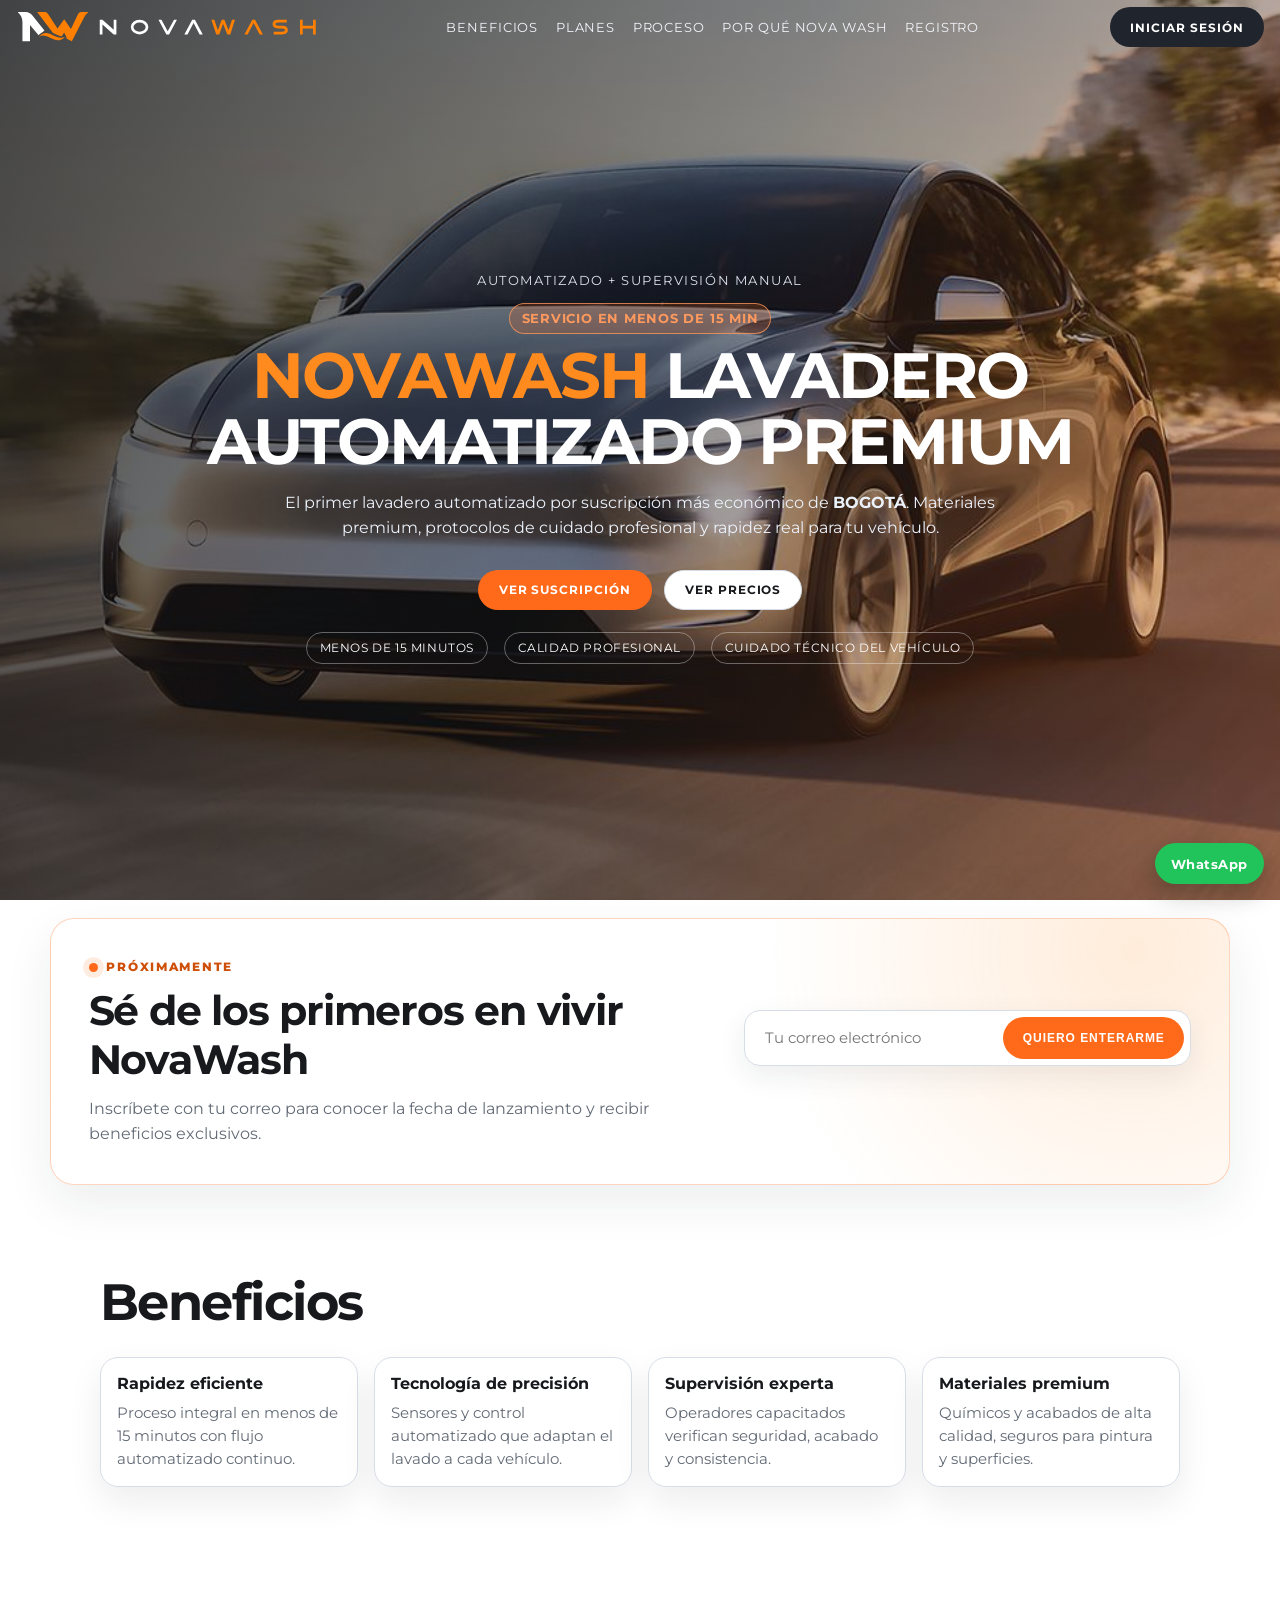
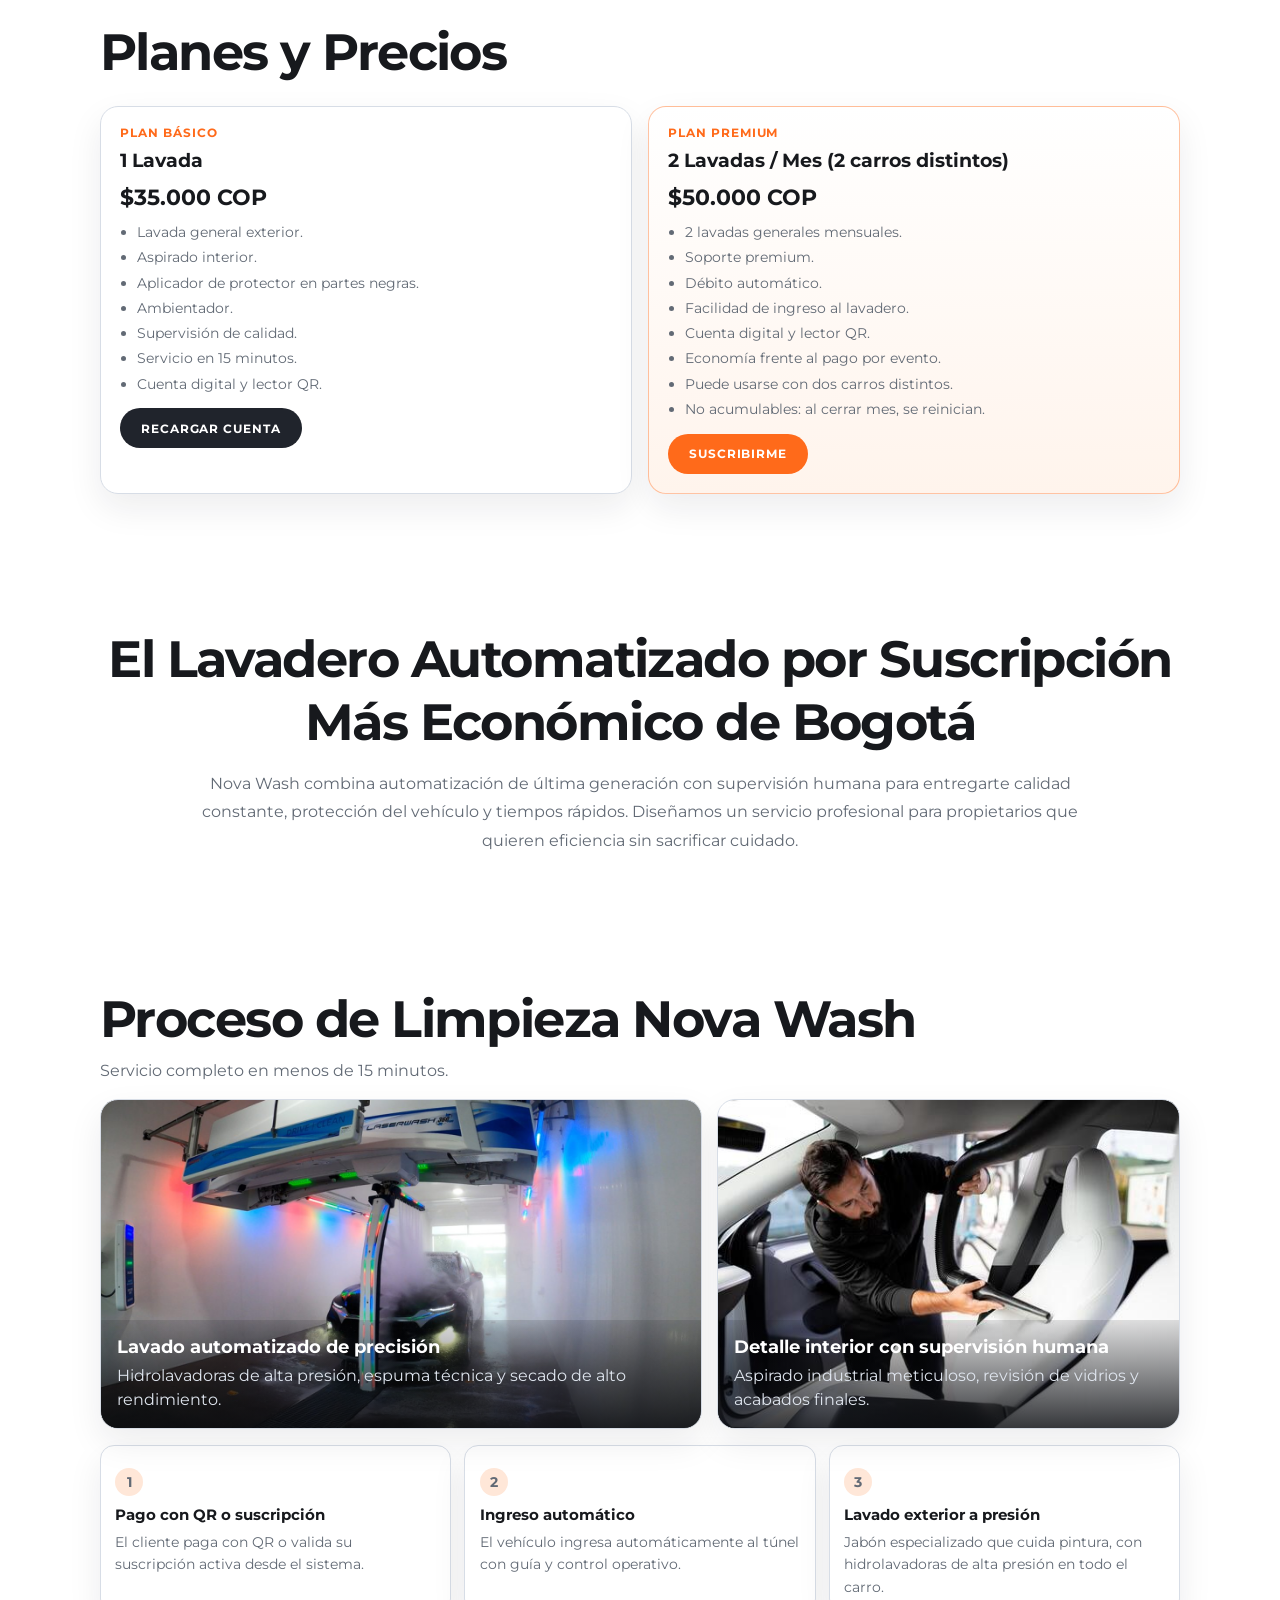
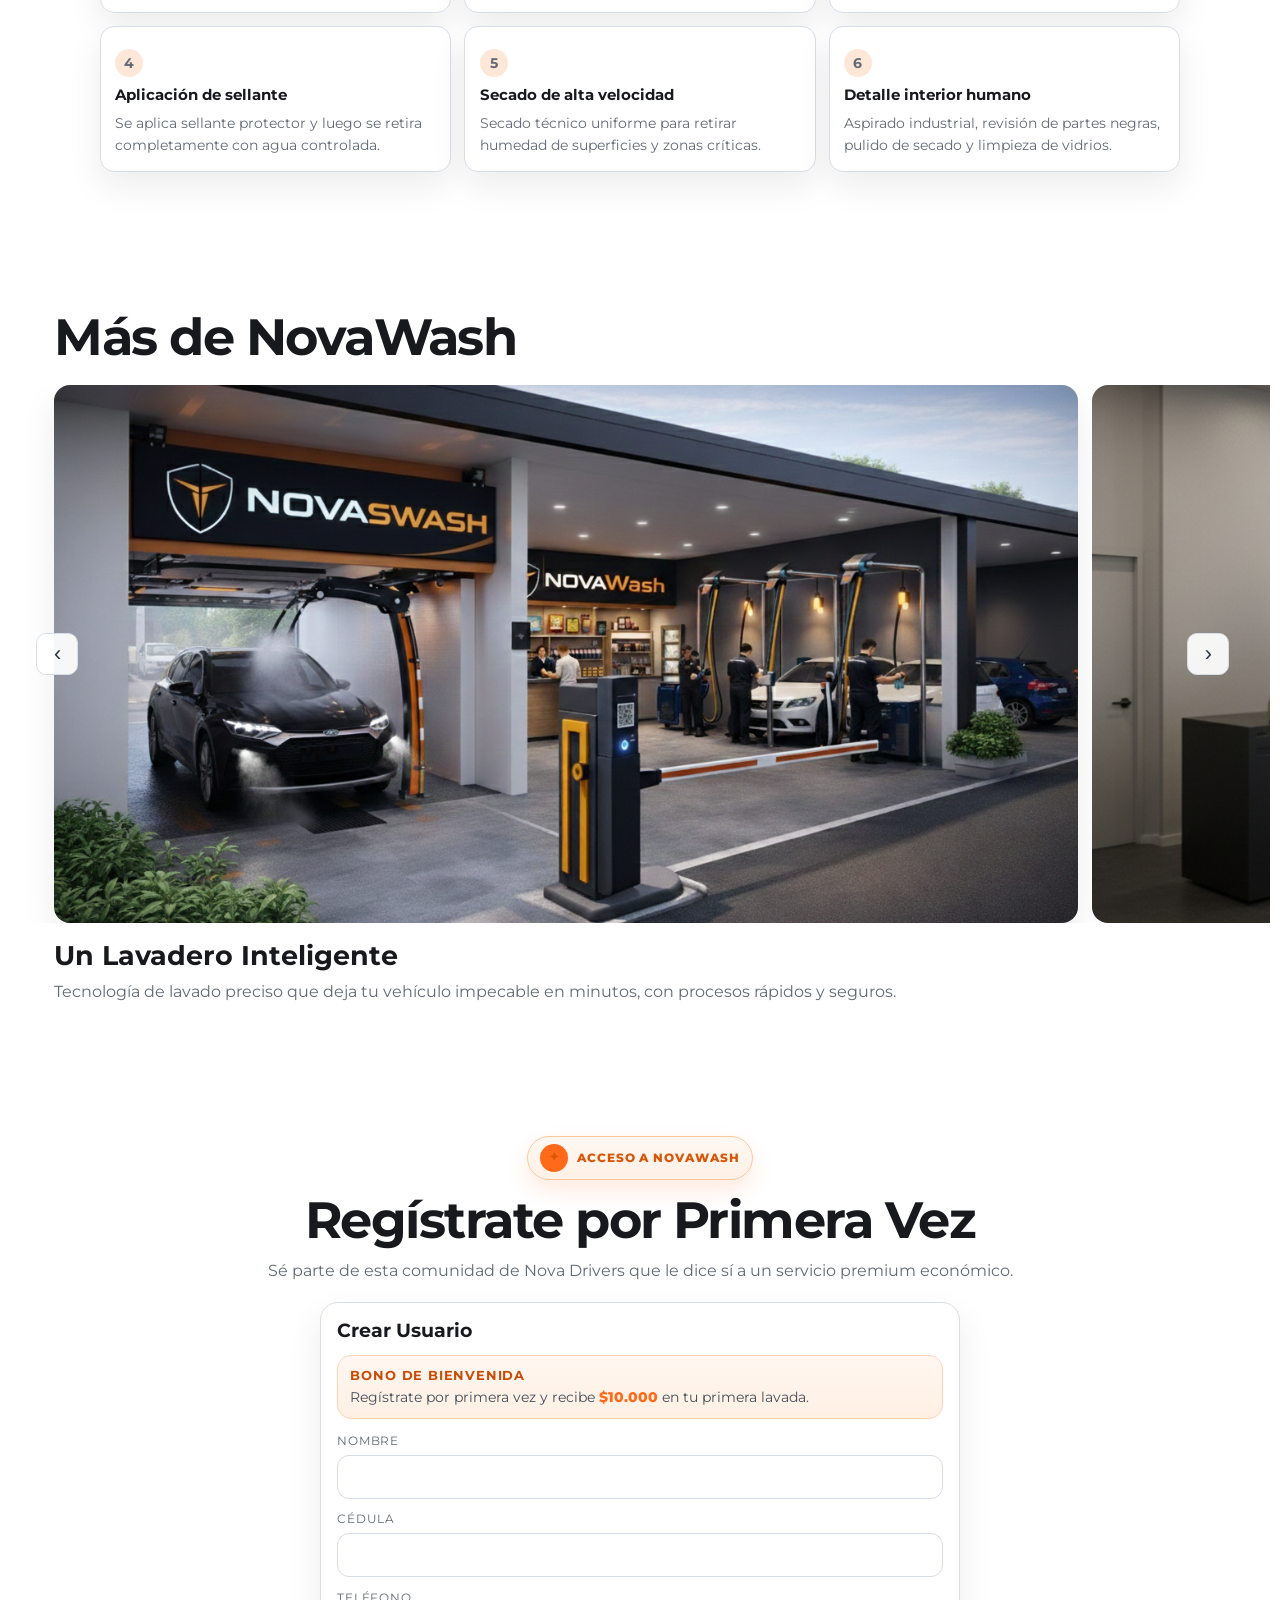
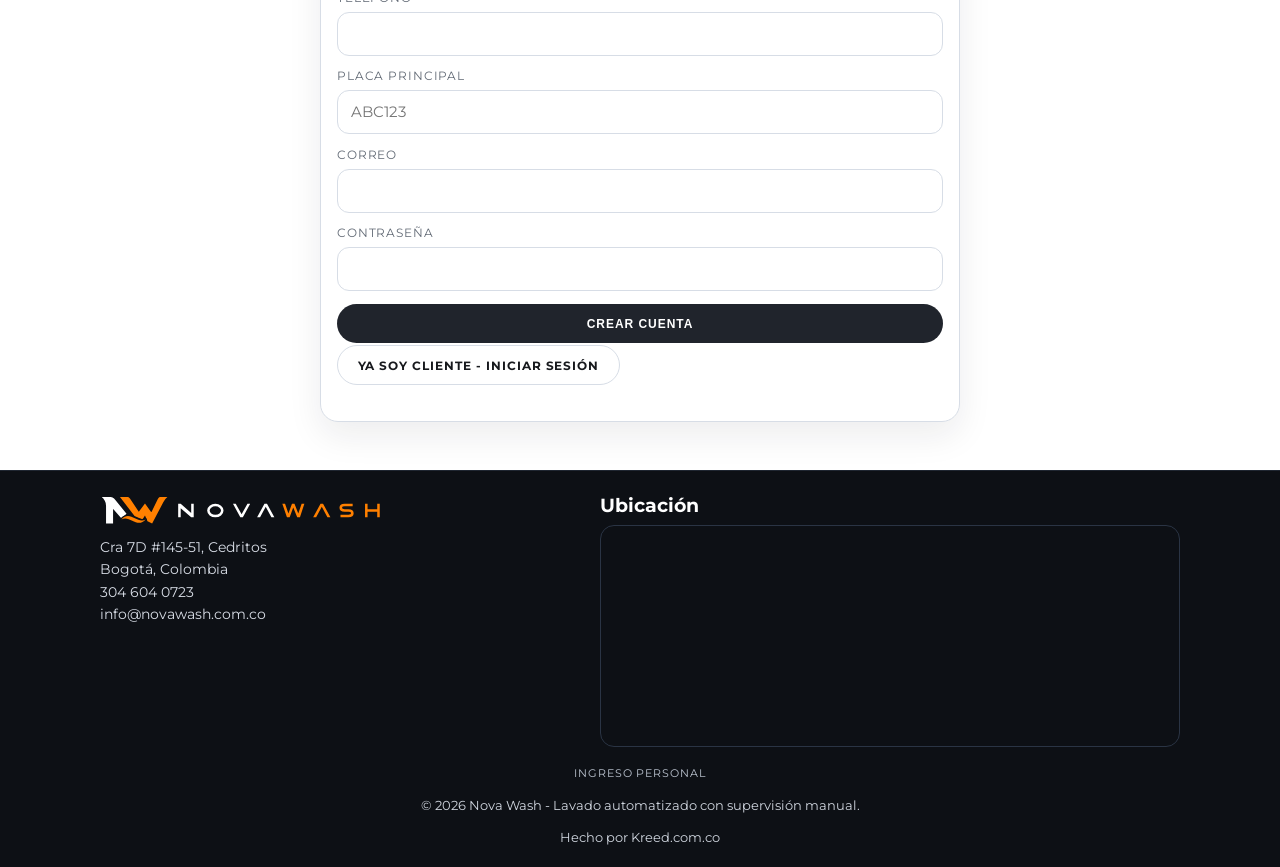
==== index.html @ 8a8bdbe5 "Actualizar identidad NovaWash con monograma NW y logo horizontal" ====
<!doctype html>
<html lang="es">
  <head>
    <meta charset="UTF-8" />
    <meta name="viewport" content="width=device-width, initial-scale=1.0" />
    <title>Nova Wash | Lavado Automatizado</title>
    <meta
      name="description"
      content="Nova Wash: lavadero automatizado por suscripción en Bogotá, servicio en menos de 15 minutos y cuidado profesional del vehículo."
    />
    <link rel="preconnect" href="https://fonts.googleapis.com" />
    <link rel="preconnect" href="https://fonts.gstatic.com" crossorigin />
    <link rel="icon" type="image/svg+xml" href="Imagenes/novawash-icon.svg" />
    <link rel="apple-touch-icon" href="Imagenes/novawash-icon.png" />
    <link
      href="https://fonts.googleapis.com/css2?family=Montserrat:wght@300;400;500;600;700;800&display=swap"
      rel="stylesheet"
    />
    <link rel="stylesheet" href="styles.css?v=20260914nw" />
  </head>
  <body class="home-page">
    <header class="site-header" id="top">
      <a class="logo" href="#top" aria-label="Nova Wash">
        <img class="logo-mark" src="Imagenes/novawash-horizontal.svg" alt="Nova Wash" />
        <img class="logo-mark logo-mark-inverse" src="Imagenes/novawash-horizontal-light.svg" alt="Nova Wash" />
      </a>
      <nav class="main-nav" aria-label="Navegación principal">
        <a href="#beneficios">Beneficios</a>
        <a href="#planes">Planes</a>
        <a href="#proceso">Proceso</a>
        <a href="#ciudad">Por qué Nova Wash</a>
        <a href="#registro">Registro</a>
        <a class="mobile-only-nav-link" href="login.html">Iniciar Sesión</a>
      </nav>
      <button class="menu-toggle" type="button" aria-label="Abrir menú" aria-expanded="false">
        <span></span>
        <span></span>
        <span></span>
      </button>
      <a class="btn btn-dark mobile-auth-btn" href="login.html">Iniciar Sesión</a>
    </header>

    <main>
      <section class="hero section" aria-labelledby="hero-title">
        <div class="hero-overlay" aria-hidden="true"></div>
        <div class="hero-content reveal">
          <p class="eyebrow">Automatizado + supervisión manual</p>
          <p class="speed-tag">Servicio en menos de 15 min</p>
          <h1 id="hero-title"><span class="brand-orange">NOVAWASH</span> LAVADERO AUTOMATIZADO PREMIUM</h1>
          <p class="hero-copy">El primer lavadero automatizado por suscripción más económico de <strong>BOGOTÁ</strong>. Materiales premium, protocolos de cuidado profesional y rapidez real para tu vehículo.</p>
          <div class="hero-cta">
            <a class="btn btn-orange" href="#planes">Ver Suscripción</a>
            <a class="btn btn-light" href="#planes">Ver Precios</a>
          </div>
          <ul class="hero-highlights">
            <li>Menos de 15 minutos</li>
            <li>Calidad profesional</li>
            <li>Cuidado técnico del vehículo</li>
          </ul>
        </div>
      </section>

      <section class="launch-notice" aria-labelledby="launch-notice-title">
        <div class="launch-notice-inner reveal">
          <div class="launch-notice-copy">
            <p class="launch-badge"><span aria-hidden="true"></span> Próximamente</p>
            <h2 id="launch-notice-title">Sé de los primeros en vivir NovaWash</h2>
            <p>Inscríbete con tu correo para conocer la fecha de lanzamiento y recibir beneficios exclusivos.</p>
          </div>
          <form class="launch-signup-form" id="launchSignupForm" novalidate>
            <label class="sr-only" for="launchEmail">Correo electrónico</label>
            <div class="launch-signup-row">
              <input id="launchEmail" name="launchEmail" type="email" autocomplete="email" placeholder="Tu correo electrónico" required />
              <button class="btn btn-orange" type="submit">Quiero enterarme</button>
            </div>
            <p class="result launch-signup-message" id="launchSignupMessage" aria-live="polite"></p>
          </form>
        </div>
      </section>

      <section class="section info" id="beneficios" aria-labelledby="beneficios-title">
        <div class="panel-content reveal">
          <h2 id="beneficios-title">Beneficios</h2>
          <div class="benefits-grid">
            <article class="benefit-card">
              <h3>Rapidez eficiente</h3>
              <p>Proceso integral en menos de 15 minutos con flujo automatizado continuo.</p>
            </article>
            <article class="benefit-card">
              <h3>Tecnología de precisión</h3>
              <p>Sensores y control automatizado que adaptan el lavado a cada vehículo.</p>
            </article>
            <article class="benefit-card">
              <h3>Supervisión experta</h3>
              <p>Operadores capacitados verifican seguridad, acabado y consistencia.</p>
            </article>
            <article class="benefit-card">
              <h3>Materiales premium</h3>
              <p>Químicos y acabados de alta calidad, seguros para pintura y superficies.</p>
            </article>
          </div>
        </div>
      </section>

      <section class="section pricing" id="planes" aria-labelledby="planes-title">
        <div class="panel-content reveal">
          <h2 id="planes-title">Planes y Precios</h2>
          <div class="plan-grid two-cols">
            <article class="plan-card">
              <p class="plan-eyebrow">Plan Básico</p>
              <h3>1 Lavada</h3>
              <strong>$35.000 COP</strong>
              <ul class="plan-list">
                <li>Lavada general exterior.</li>
                <li>Aspirado interior.</li>
                <li>Aplicador de protector en partes negras.</li>
                <li>Ambientador.</li>
                <li>Supervisión de calidad.</li>
                <li>Servicio en 15 minutos.</li>
                <li>Cuenta digital y lector QR.</li>
              </ul>
              <a class="btn btn-dark plan-action" href="#registro">Recargar cuenta</a>
            </article>
            <article class="plan-card featured">
              <p class="plan-eyebrow">Plan Premium</p>
              <h3>2 Lavadas / Mes (2 carros distintos)</h3>
              <strong>$50.000 COP</strong>
              <ul class="plan-list">
                <li>2 lavadas generales mensuales.</li>
                <li>Soporte premium.</li>
                <li>Débito automático.</li>
                <li>Facilidad de ingreso al lavadero.</li>
                <li>Cuenta digital y lector QR.</li>
                <li>Economía frente al pago por evento.</li>
                <li>Puede usarse con dos carros distintos.</li>
                <li>No acumulables: al cerrar mes, se reinician.</li>
              </ul>
              <a class="btn btn-orange plan-action" href="#registro">Suscribirme</a>
            </article>
          </div>
        </div>
      </section>

      <section class="section city" id="ciudad" aria-labelledby="ciudad-title">
        <div class="panel-content reveal city-wrap">
          <h2 id="ciudad-title">El Lavadero Automatizado por Suscripción Más Económico de Bogotá</h2>
          <p>
            Nova Wash combina automatización de última generación con supervisión humana para
            entregarte calidad constante, protección del vehículo y tiempos rápidos. Diseñamos
            un servicio profesional para propietarios que quieren eficiencia sin sacrificar cuidado.
          </p>
        </div>
      </section>

      <section class="section process" id="proceso" aria-labelledby="proceso-title">
        <div class="panel-content reveal">
          <h2 id="proceso-title">Proceso de Limpieza Nova Wash</h2>
          <p class="process-subtitle">Servicio completo en menos de 15 minutos.</p>

          <div class="process-showcase">
            <article class="process-card process-card-machine">
              <div class="process-overlay">
                <h3>Lavado automatizado de precisión</h3>
                <p>Hidrolavadoras de alta presión, espuma técnica y secado de alto rendimiento.</p>
              </div>
            </article>
            <article class="process-card process-card-interior">
              <div class="process-overlay">
                <h3>Detalle interior con supervisión humana</h3>
                <p>Aspirado industrial meticuloso, revisión de vidrios y acabados finales.</p>
              </div>
            </article>
          </div>

          <div class="process-steps">
            <article class="step-card">
              <p class="step-num">1</p>
              <h3>Pago con QR o suscripción</h3>
              <p>El cliente paga con QR o valida su suscripción activa desde el sistema.</p>
            </article>
            <article class="step-card">
              <p class="step-num">2</p>
              <h3>Ingreso automático</h3>
              <p>El vehículo ingresa automáticamente al túnel con guía y control operativo.</p>
            </article>
            <article class="step-card">
              <p class="step-num">3</p>
              <h3>Lavado exterior a presión</h3>
              <p>Jabón especializado que cuida pintura, con hidrolavadoras de alta presión en todo el carro.</p>
            </article>
            <article class="step-card">
              <p class="step-num">4</p>
              <h3>Aplicación de sellante</h3>
              <p>Se aplica sellante protector y luego se retira completamente con agua controlada.</p>
            </article>
            <article class="step-card">
              <p class="step-num">5</p>
              <h3>Secado de alta velocidad</h3>
              <p>Secado técnico uniforme para retirar humedad de superficies y zonas críticas.</p>
            </article>
            <article class="step-card">
              <p class="step-num">6</p>
              <h3>Detalle interior humano</h3>
              <p>Aspirado industrial, revisión de partes negras, pulido de secado y limpieza de vidrios.</p>
            </article>
          </div>
        </div>
      </section>

      <section class="section info peek-full-bleed" id="experiencia" aria-labelledby="experiencia-title">
        <div class="panel-content reveal">
          <h2 id="experiencia-title">Más de NovaWash</h2>
          <div class="peek-carousel" data-peek-carousel>
            <div class="peek-viewport">
              <button class="peek-arrow prev" type="button" aria-label="Anterior" data-dir="-1">‹</button>
              <div class="peek-track">
                <article class="peek-card" data-title="Un Lavadero Inteligente" data-text="Tecnología de lavado preciso que deja tu vehículo impecable en minutos, con procesos rápidos y seguros.">
                  <img src="Imagenes/render.png" alt="Lavadero inteligente NovaWash" loading="lazy" />
                </article>
                <article class="peek-card" data-title="Pago Rápido con QR" data-text="Escanea, gestiona tu cuenta, paga y continúa. Un proceso simple, sin filas ni esperas innecesarias.">
                  <img src="Imagenes/escaneo.png" alt="Pago rápido con QR en NovaWash" loading="lazy" />
                </article>
                <article class="peek-card" data-title="Café y Accesorios" data-text="Relájate durante 15 minutos en un espacio cómodo mientras tu carro queda listo para salir y consigue los mejores accesorios para tu vehículo.">
                  <img src="Imagenes/Novacoffe.png" alt="Zona de café y accesorios NovaWash" loading="lazy" />
                </article>
              </div>
              <button class="peek-arrow next" type="button" aria-label="Siguiente" data-dir="1">›</button>
            </div>
            <div class="peek-copy">
              <h3 class="peek-copy-title">Un Lavadero Inteligente</h3>
              <p class="peek-copy-text">Tecnología de lavado preciso que deja tu vehículo impecable en minutos, con procesos rápidos y seguros.</p>
            </div>
          </div>
        </div>
      </section>

      <section class="section manage" id="registro" aria-labelledby="registro-title">
        <div class="panel-content reveal manage-wrap">
          <div class="register-premium-badge" aria-hidden="true">
            <span class="register-premium-icon">✦</span>
            <span>Acceso a NovaWash</span>
          </div>
          <h2 id="registro-title">Regístrate por Primera Vez</h2>
          <p class="manage-subtitle">Sé parte de esta comunidad de Nova Drivers que le dice sí a un servicio premium económico.</p>

          <div class="account-grid single">
            <article class="account-card">
              <h3>Crear Usuario</h3>
              <div class="signup-bonus" role="note" aria-label="Bono de bienvenida">
                <strong>Bono de bienvenida</strong>
                <p>Regístrate por primera vez y recibe <span>$10.000</span> en tu primera lavada.</p>
              </div>
              <form id="signupForm" class="stack-form">
                <label>
                  Nombre
                  <input name="name" type="text" required />
                </label>
                <label>
                  Cédula
                  <input name="cedula" type="text" inputmode="numeric" />
                </label>
                <label>
                  Teléfono
                  <input name="phone" type="tel" />
                </label>
                <label>
                  Placa principal
                  <input name="plate" type="text" maxlength="8" placeholder="ABC123" />
                </label>
                <label>
                  Correo
                  <input name="email" type="email" required />
                </label>
                <label>
                  Contraseña
                  <input name="password" type="password" minlength="6" required />
                </label>
                <button class="btn btn-dark" type="submit">Crear cuenta</button>
              </form>
              <div class="auth-switch">
                <a class="btn btn-light" href="login.html">Ya soy cliente - Iniciar sesión</a>
              </div>
              <p id="authMessage" class="result" aria-live="polite"></p>
            </article>
          </div>
        </div>
      </section>
    </main>

    <footer class="site-footer">
      <div class="footer-grid">
        <article>
          <h3><img class="footer-logo" src="Imagenes/novawash-horizontal-light.svg" alt="Nova Wash" width="280" height="34" /></h3>
          <p>Cra 7D #145-51, Cedritos</p>
          <p>Bogotá, Colombia</p>
          <p><a href="tel:+573046040723">304 604 0723</a></p>
          <p><a href="mailto:info@novawash.com.co">info@novawash.com.co</a></p>
        </article>
        <article>
          <h3>Ubicación</h3>
          <div class="map-wrap">
            <iframe
              title="Mapa Nova Wash Cedritos"
              src="https://www.google.com/maps?q=Cedritos%20Cra%207D%20%23145-51%20Bogot%C3%A1%20Colombia&output=embed"
              loading="lazy"
              referrerpolicy="no-referrer-when-downgrade"
            ></iframe>
          </div>
        </article>
      </div>
      <p class="staff-access"><a href="backoffice.html">Ingreso Personal</a></p>
      <p class="copyright">© 2026 Nova Wash - Lavado automatizado con supervisión manual.</p>
      <p class="copyright">Hecho por <a href="https://kreed.com.co" target="_blank" rel="noopener noreferrer">Kreed.com.co</a></p>
    </footer>

    <a
      class="whatsapp-float"
      href="https://wa.me/573046040723?text=Hola%20Nova%20Wash%2C%20quiero%20informaci%C3%B3n%20de%20suscripci%C3%B3n."
      target="_blank"
      rel="noopener noreferrer"
      aria-label="Contactar por WhatsApp"
    >
      WhatsApp
    </a>

    <script src="script.js?v=20260914nw"></script>
  </body>
</html>
---- styles.css ----
:root {
  --bg: #f7f8fa;
  --surface: #ffffff;
  --surface-soft: #eef1f5;
  --text: #17191d;
  --muted: #626a75;
  --line: #d7dde6;
  --orange: #ff6a1a;
  --orange-soft: #ffe7d8;
  --dark: #20242c;
  --blue: #1d5fd1;
  --blue-soft: #e8f0ff;
  --shadow: 0 14px 34px rgba(20, 25, 33, 0.08);
  --radius: 18px;
  --speed: 600ms;
}

* {
  box-sizing: border-box;
}

html,
body {
  margin: 0;
  padding: 0;
  width: 100%;
  font-family: "Montserrat", sans-serif;
  color: var(--text);
  background: transparent;
  scroll-behavior: smooth;
}

body {
  position: relative;
  overflow-x: hidden;
}

body::before {
  content: "";
  position: fixed;
  inset: 0;
  z-index: -1;
  background: linear-gradient(180deg, #fff7f1 0%, #f8fbff 52%, #ffffff 100%);
}

a {
  text-decoration: none;
  color: inherit;
}

.site-header {
  position: fixed;
  top: 0;
  left: 0;
  width: 100%;
  z-index: 60;
  display: flex;
  align-items: center;
  justify-content: space-between;
  gap: 1rem;
  padding: 0.45rem 1rem;
  background: rgba(255, 255, 255, 0.82);
  backdrop-filter: blur(10px);
  border-bottom: 1px solid transparent;
  transition: border-color 0.25s ease, background-color 0.25s ease;
}

.site-header.scrolled {
  border-color: var(--line);
  background: rgba(255, 255, 255, 0.95);
}

.home-page .site-header:not(.scrolled) {
  background: transparent;
  border-bottom-color: transparent;
  backdrop-filter: none;
}

.home-page .site-header:not(.scrolled) .main-nav a {
  color: #f2f5fb;
}

.home-page .site-header:not(.scrolled) .main-nav a:hover {
  color: #ffffff;
}

.home-page .site-header:not(.scrolled) .menu-toggle {
  background: rgba(255, 255, 255, 0.14);
  border-color: rgba(255, 255, 255, 0.36);
}

.home-page .site-header:not(.scrolled) .menu-toggle span {
  background: #ffffff;
}

.home-page .site-header.scrolled {
  padding: 0.36rem 0.86rem;
}

.logo {
  display: inline-flex;
  align-items: center;
  line-height: 0;
}

.logo-mark {
  display: block;
  width: 300px;
  max-width: 100%;
  height: auto;
  transform: none;
}

.logo-mark-inverse { display: none; }
.footer-logo { display: block; width: min(280px, 100%); height: auto; }
.home-page .site-header:not(.scrolled) .logo-mark { display: none; }
.home-page .site-header:not(.scrolled) .logo-mark-inverse { display: block; }

.main-nav {
  display: flex;
  align-items: center;
  gap: 1.1rem;
}

.main-nav a {
  font-size: 0.79rem;
  letter-spacing: 0.07em;
  text-transform: uppercase;
  color: var(--muted);
}

.mobile-only-nav-link {
  display: none;
}

.menu-toggle {
  display: none;
  width: 40px;
  height: 40px;
  border: 1px solid var(--line);
  border-radius: 10px;
  background: #fff;
  padding: 0;
  cursor: pointer;
  align-items: center;
  justify-content: center;
  flex-direction: column;
  gap: 4px;
}

.menu-toggle span {
  display: block;
  width: 18px;
  height: 2px;
  background: #2f3743;
  border-radius: 999px;
}

.floating-notice-wrap {
  position: fixed;
  right: 14px;
  bottom: 84px;
  z-index: 160;
  display: grid;
  gap: 0.5rem;
}

.floating-notice {
  min-width: 240px;
  max-width: min(380px, calc(100vw - 24px));
  border-radius: 12px;
  border: 1px solid #bfe8cf;
  background: #f2fff7;
  color: #11663c;
  padding: 0.62rem 0.72rem;
  box-shadow: 0 10px 26px rgba(17, 94, 55, 0.2);
  font-size: 0.82rem;
  line-height: 1.35;
}

.main-nav a:hover {
  color: var(--text);
}

.btn {
  border: 1px solid transparent;
  border-radius: 999px;
  padding: 0.72rem 1.22rem;
  font-size: 0.75rem;
  font-weight: 700;
  text-transform: uppercase;
  letter-spacing: 0.08em;
  cursor: pointer;
  transition: transform 0.2s ease, opacity 0.2s ease, background-color 0.2s ease;
}

.btn:hover {
  transform: translateY(-1px);
}

.btn-dark {
  background: var(--dark);
  color: #fff;
}

.btn-orange {
  background: var(--orange);
  color: #fff;
}

.btn-light {
  background: #fff;
  color: var(--text);
  border-color: var(--line);
}

.section {
  min-height: auto;
  padding: 5.3rem 1.2rem 3rem;
  display: grid;
  place-items: center;
}

.panel-content {
  width: min(1080px, 100%);
}

.hero {
  position: relative;
  min-height: 100svh;
  background-image: url("Imagenes/portada.jpg");
  background-size: cover;
  background-position: center;
}

.hero-overlay {
  position: absolute;
  inset: 0;
  background: linear-gradient(115deg, rgba(15, 17, 20, 0.78), rgba(15, 17, 20, 0.48) 48%, rgba(255, 106, 26, 0.22));
}

.hero-content {
  position: relative;
  z-index: 2;
  max-width: 900px;
  color: #fff;
  text-align: center;
}

.eyebrow {
  margin: 0;
  font-size: 0.8rem;
  text-transform: uppercase;
  letter-spacing: 0.12em;
  color: #dce2ec;
}

h1,
h2,
h3,
h4,
p {
  margin: 0;
}

h1 {
  margin-top: 0.6rem;
  font-size: clamp(1.9rem, 5.8vw, 4rem);
  line-height: 1.02;
  letter-spacing: -0.03em;
}

.brand-orange {
  color: #ff8a1e;
}

h2 {
  font-size: clamp(1.8rem, 5vw, 3.2rem);
  letter-spacing: -0.03em;
}

.hero-copy {
  margin: 1rem auto 0;
  max-width: 760px;
  color: #ecf2fb;
  line-height: 1.6;
}

.speed-tag {
  margin: 0.9rem auto 0;
  width: fit-content;
  padding: 0.44rem 0.72rem;
  border-radius: 999px;
  background: rgba(255, 106, 26, 0.2);
  border: 1px solid rgba(255, 153, 92, 0.75);
  color: #ff9a5e;
  font-size: 0.8rem;
  font-weight: 700;
  letter-spacing: 0.06em;
  text-transform: uppercase;
}

.hero-cta {
  margin-top: 1.8rem;
  display: flex;
  justify-content: center;
  flex-wrap: wrap;
  gap: 0.8rem;
}

.hero-highlights {
  margin: 1.4rem 0 0;
  padding: 0;
  list-style: none;
  display: flex;
  justify-content: center;
  gap: 1rem;
  flex-wrap: wrap;
}

.hero-highlights li {
  padding: 0.45rem 0.8rem;
  border: 1px solid rgba(255, 255, 255, 0.35);
  border-radius: 999px;
  font-size: 0.75rem;
  letter-spacing: 0.05em;
  text-transform: uppercase;
}

.sr-only {
  position: absolute;
  width: 1px;
  height: 1px;
  padding: 0;
  margin: -1px;
  overflow: hidden;
  clip: rect(0, 0, 0, 0);
  white-space: nowrap;
  border: 0;
}

.launch-notice {
  padding: 1.15rem 1.2rem 0;
}

.launch-notice-inner {
  width: min(1180px, 100%);
  margin: 0 auto;
  padding: clamp(1.4rem, 3.2vw, 2.35rem);
  display: grid;
  grid-template-columns: minmax(0, 1.15fr) minmax(340px, 0.85fr);
  align-items: center;
  gap: clamp(1.2rem, 4vw, 3.5rem);
  border: 1px solid rgba(255, 106, 26, 0.28);
  border-radius: 24px;
  background:
    radial-gradient(circle at 92% 12%, rgba(255, 138, 30, 0.16), transparent 33%),
    rgba(255, 255, 255, 0.8);
  box-shadow: 0 18px 48px rgba(29, 35, 45, 0.08);
  backdrop-filter: blur(12px);
}

.launch-badge {
  width: fit-content;
  display: inline-flex;
  align-items: center;
  gap: 0.55rem;
  color: #ce4f08;
  font-size: 0.72rem;
  font-weight: 800;
  letter-spacing: 0.15em;
  text-transform: uppercase;
}

.launch-badge span {
  width: 9px;
  height: 9px;
  border-radius: 50%;
  background: var(--orange);
  box-shadow: 0 0 0 6px rgba(255, 106, 26, 0.13);
}

.launch-notice-copy h2 {
  margin-top: 0.65rem;
  font-size: clamp(1.55rem, 3.3vw, 2.55rem);
}

.launch-notice-copy > p:last-child {
  max-width: 680px;
  margin-top: 0.7rem;
  color: var(--muted);
  line-height: 1.6;
}

.launch-signup-row {
  display: grid;
  grid-template-columns: minmax(0, 1fr) auto;
  gap: 0.55rem;
  padding: 0.38rem;
  border: 1px solid var(--line);
  border-radius: 16px;
  background: #fff;
  box-shadow: 0 10px 28px rgba(29, 35, 45, 0.08);
}

.launch-signup-row input {
  min-width: 0;
  border: 0;
  background: transparent;
}

.launch-signup-row input:focus {
  outline: none;
}

.launch-signup-row .btn {
  white-space: nowrap;
  border: 0;
}

#launchSignupMessage {
  min-height: 1.15rem;
  margin: 0.55rem 0 0;
  font-size: 0.78rem;
}

.info,
.pricing,
.city,
.process,
.manage,
.dashboard-page {
  background: transparent;
}

.pricing,
.manage,
.dashboard-page {
  background: transparent;
}

/* Cliente y backoffice: fondo neutro (sin tono naranja) */
.dashboard-page {
  background: transparent;
}

.dashboard-page .manage {
  background: transparent;
}

.benefits-grid {
  margin-top: 1.5rem;
  display: grid;
  grid-template-columns: repeat(4, minmax(0, 1fr));
  gap: 1rem;
}

.benefit-card {
  padding: 1rem;
  border-radius: var(--radius);
  background: var(--surface);
  border: 1px solid var(--line);
  box-shadow: var(--shadow);
}

.benefit-card h3 {
  font-size: 1rem;
  margin-bottom: 0.55rem;
}

.benefit-card p {
  color: var(--muted);
  line-height: 1.55;
  font-size: 0.92rem;
}

.plan-grid {
  margin-top: 1.4rem;
  display: grid;
  gap: 1rem;
}

.plan-grid.two-cols {
  grid-template-columns: repeat(2, minmax(0, 1fr));
}

.plan-card {
  border-radius: var(--radius);
  padding: 1.2rem;
  border: 1px solid var(--line);
  background: #fff;
  box-shadow: var(--shadow);
}

.plan-card.featured {
  border-color: rgba(255, 106, 26, 0.4);
  background: linear-gradient(180deg, #ffffff, #fff4ec);
}

.plan-card.premium-card {
  border-color: rgba(29, 95, 209, 0.35);
  background: linear-gradient(180deg, #ffffff, #edf3ff);
}

.plan-eyebrow {
  color: var(--orange);
  text-transform: uppercase;
  font-weight: 700;
  letter-spacing: 0.08em;
  font-size: 0.73rem;
}

.plan-card.premium-card .plan-eyebrow {
  color: var(--blue);
}

.plan-card h3 {
  margin-top: 0.5rem;
  font-size: 1.2rem;
}

.plan-card strong {
  display: block;
  margin-top: 0.7rem;
  font-size: 1.4rem;
}

.plan-card p:last-child {
  margin-top: 0.65rem;
  color: var(--muted);
  line-height: 1.5;
}

.plan-list {
  margin: 0.7rem 0 0;
  padding-left: 1.05rem;
  color: var(--muted);
  display: grid;
  gap: 0.32rem;
  line-height: 1.4;
  font-size: 0.9rem;
}

.plan-action {
  margin-top: 0.9rem;
  display: inline-flex;
}

.city-wrap {
  text-align: center;
}

.city-wrap p {
  margin: 1rem auto 0;
  max-width: 880px;
  color: var(--muted);
  line-height: 1.75;
  font-size: 1.02rem;
}

.peek-full-bleed .panel-content {
  width: 100vw;
  max-width: none;
  margin-left: calc(50% - 50vw);
  padding-left: 0;
  padding-right: 0;
}

.peek-full-bleed .panel-content > h2,
.peek-full-bleed .peek-copy {
  padding-left: 5vw;
  padding-right: 1rem;
}

.peek-carousel {
  margin-top: 1.1rem;
  display: grid;
  gap: 0.75rem;
}

.peek-viewport {
  overflow: hidden;
  position: relative;
  width: 100vw;
  height: auto;
}

.peek-track {
  display: flex;
  gap: 14px;
  transition: transform 0.35s ease;
  will-change: transform;
}

.peek-card {
  flex: 0 0 80vw;
  border-radius: 0;
  overflow: hidden;
  background: #fff;
  transition: border-radius 0.25s ease, box-shadow 0.25s ease;
}

.peek-card.is-active {
  border-radius: 16px;
  box-shadow: var(--shadow);
}

.peek-card.is-next {
  border-top-left-radius: 16px;
  border-bottom-left-radius: 16px;
}

.peek-card img {
  width: 100%;
  height: clamp(240px, 42vw, 600px);
  object-fit: cover;
  object-position: center center;
  display: block;
}

.peek-copy {
  padding: 0.3rem 0.2rem 0;
}

.peek-copy h3 {
  margin: 0;
  font-size: clamp(1.15rem, 2.2vw, 1.7rem);
}

.peek-copy p {
  margin: 0.45rem 0 0;
  color: var(--muted);
  line-height: 1.5;
}

.peek-arrow {
  position: absolute;
  top: 50%;
  transform: translateY(-50%);
  z-index: 2;
  width: 42px;
  height: 42px;
  border-radius: 10px;
  border: 1px solid var(--line);
  background: rgba(255, 255, 255, 0.92);
  color: #293444;
  font-size: 1.35rem;
  line-height: 1;
  cursor: pointer;
}

.peek-arrow.prev {
  left: clamp(12px, 3.6vw, 54px);
}

.peek-arrow.next {
  right: clamp(12px, 3.2vw, 44px);
}

.peek-arrow:hover {
  border-color: #d6deea;
  background: #f7f9fc;
}

label {
  display: grid;
  gap: 0.42rem;
  text-align: left;
  color: var(--muted);
  font-size: 0.78rem;
  text-transform: uppercase;
  letter-spacing: 0.07em;
}

input,
select {
  border: 1px solid var(--line);
  border-radius: 12px;
  padding: 0.75rem 0.82rem;
  font: inherit;
  font-size: 0.92rem;
  color: var(--text);
  background: #fff;
}

input:focus,
select:focus {
  outline: 2px solid rgba(255, 106, 26, 0.25);
  outline-offset: 1px;
}

.password-field {
  position: relative;
  display: block;
}

.password-field input {
  width: 100%;
  padding-right: 5.2rem;
}

.password-toggle {
  position: absolute;
  z-index: 1;
  top: 50%;
  right: 0.55rem;
  transform: translateY(-50%);
  display: grid;
  place-items: center;
  width: 2.75rem;
  height: 2.75rem;
  border: 0;
  border-radius: 8px;
  padding: 0;
  background: #f1f4f8;
  color: #4d5d78;
  font: inherit;
  font-weight: 700;
  cursor: pointer;
  touch-action: manipulation;
  -webkit-tap-highlight-color: transparent;
}

.password-toggle:hover,
.password-toggle:focus-visible {
  background: #e5eaf1;
  color: var(--text);
}

.password-toggle-icon {
  width: 1.25rem;
  height: 1.25rem;
  fill: none;
  stroke: currentColor;
  stroke-linecap: round;
  stroke-linejoin: round;
  stroke-width: 1.8;
  pointer-events: none;
}

.password-eye-pupil {
  fill: currentColor;
  stroke: none;
}

.password-eye-slash {
  display: block;
}

.password-toggle.is-visible .password-eye-slash {
  display: none;
}

.result {
  min-height: 1.2rem;
  margin-top: 0.8rem;
  color: var(--muted);
  font-size: 0.9rem;
}

.result.success {
  color: #058447;
}

.result.error {
  color: #ba2f2f;
}

.forgot-link-btn {
  margin-top: 0.55rem;
  border: 0;
  background: transparent;
  color: #4d5d78;
  text-decoration: underline;
  font-size: 0.84rem;
  cursor: pointer;
  text-underline-offset: 2px;
}

.forgot-link-btn:hover {
  color: #253448;
}

.forgot-modal-card {
  width: min(460px, calc(100vw - 2rem));
}

.process-subtitle {
  margin-top: 0.7rem;
  color: var(--muted);
}

.process-showcase {
  margin-top: 1.2rem;
  display: grid;
  grid-template-columns: 1.3fr 1fr;
  gap: 0.9rem;
}

.process-card {
  position: relative;
  min-height: 330px;
  border-radius: var(--radius);
  overflow: hidden;
  border: 1px solid var(--line);
  box-shadow: var(--shadow);
  background-size: cover;
  background-position: center;
}

.process-card-machine {
  background-image: url("Imagenes/autolavado.jpeg");
}

.process-card-interior {
  background-image: url("Imagenes/Limpieza_interior.jpg");
}

.process-overlay {
  position: absolute;
  inset: auto 0 0 0;
  padding: 1rem;
  background: linear-gradient(to top, rgba(10, 12, 16, 0.82), rgba(10, 12, 16, 0.12));
  color: #fff;
}

.process-overlay h3 {
  font-size: 1.1rem;
}

.process-overlay p {
  margin-top: 0.45rem;
  color: #dfe5ee;
  line-height: 1.5;
}

.process-steps {
  margin-top: 1rem;
  display: grid;
  grid-template-columns: repeat(3, minmax(0, 1fr));
  gap: 0.8rem;
}

.step-card {
  border: 1px solid var(--line);
  border-radius: 14px;
  padding: 0.9rem;
  background: #fff;
  box-shadow: var(--shadow);
}

.step-num {
  width: 28px;
  height: 28px;
  border-radius: 999px;
  display: grid;
  place-items: center;
  background: var(--orange-soft);
  color: #d14b00;
  font-size: 0.82rem;
  font-weight: 700;
}

.step-card h3 {
  margin-top: 0.55rem;
  font-size: 0.96rem;
}

.step-card p {
  margin-top: 0.45rem;
  color: var(--muted);
  line-height: 1.55;
  font-size: 0.9rem;
}

.manage-subtitle {
  margin-top: 0.65rem;
  color: var(--muted);
}

.manage-wrap > h1,
.manage-wrap > h2,
.manage-wrap > .manage-subtitle {
  text-align: center;
}

.register-premium-badge {
  width: fit-content;
  margin: 0 auto 0.5rem;
  display: flex;
  align-items: center;
  justify-content: center;
  gap: 0.55rem;
  padding: 0.42rem 0.78rem;
  border-radius: 999px;
  border: 1px solid #ffc59d;
  background: linear-gradient(180deg, #fff8f2, #fff1e7);
  box-shadow: 0 10px 22px rgba(255, 106, 26, 0.14);
}

.register-premium-icon {
  width: 28px;
  height: 28px;
  border-radius: 999px;
  display: inline-grid;
  place-items: center;
  background: #ff6a1a;
  color: #fff;
  font-size: 0.95rem;
  line-height: 1;
}

.register-premium-badge span {
  color: #d95508;
  font-size: 0.74rem;
  font-weight: 800;
  text-transform: uppercase;
  letter-spacing: 0.08em;
}

.account-grid {
  margin-top: 1.35rem;
  display: grid;
  grid-template-columns: repeat(2, minmax(0, 1fr));
  gap: 1rem;
}

.account-grid.single {
  grid-template-columns: minmax(0, 640px);
  justify-content: center;
}

.account-card,
.dashboard,
.dash-card,
.history-block {
  border: 1px solid var(--line);
  border-radius: var(--radius);
  background: #fff;
  box-shadow: var(--shadow);
}

.account-card {
  padding: 1rem;
}

.account-card h3 {
  margin-bottom: 0.8rem;
}

.stack-form {
  display: grid;
  gap: 0.8rem;
}

.auth-switch {
  margin-top: 0.7rem;
}

.signup-bonus {
  margin: 0.2rem 0 0.85rem;
  border: 1px solid #ffd3b8;
  border-radius: 14px;
  background: linear-gradient(180deg, #fff7f1, #fff0e3);
  padding: 0.7rem 0.78rem;
}

.signup-bonus strong {
  display: block;
  color: #c94c06;
  font-size: 0.84rem;
  text-transform: uppercase;
  letter-spacing: 0.06em;
}

.signup-bonus p {
  margin-top: 0.3rem;
  color: #454e5b;
  font-size: 0.9rem;
  line-height: 1.35;
}

.signup-bonus span {
  color: var(--orange);
  font-weight: 800;
}

.dashboard {
  margin-top: 1.1rem;
  padding: 1rem;
}

.portal-title-wrap {
  margin-bottom: 0.6rem;
}

.portal-title {
  margin: 0;
  color: var(--text);
  font-size: clamp(1.12rem, 2.3vw, 1.45rem);
  font-weight: 800;
}

.portal-subtitle {
  margin: 0.28rem 0 0;
  color: #5a6576;
  font-size: 0.92rem;
}

.dashboard-top {
  display: flex;
  align-items: center;
  justify-content: space-between;
  gap: 0.6rem;
}

.dashboard-avatar {
  width: 42px;
  height: 42px;
  border-radius: 999px;
  object-fit: cover;
  border: 1px solid #ced6e4;
  background: #fff;
}

.dashboard-grid {
  margin-top: 1rem;
  display: grid;
  grid-template-columns: repeat(3, minmax(0, 1fr));
  gap: 0.8rem;
}

.dash-title {
  color: var(--text);
  font-size: clamp(1.8rem, 5vw, 2.8rem);
}

.dash-card {
  padding: 0.9rem;
}

.loyalty-card {
  grid-column: span 2;
}

.loyalty-grid {
  margin-top: 0.65rem;
  display: grid;
  grid-template-columns: repeat(10, minmax(0, 1fr));
  gap: 0.42rem;
}

.loyalty-cell {
  aspect-ratio: 1 / 1;
  border: 1px solid #cfd6e1;
  border-radius: 10px;
  background: #eef2f7;
  display: grid;
  place-items: center;
}

.loyalty-cell img {
  width: 68%;
  height: 68%;
  object-fit: contain;
  filter: grayscale(1) saturate(0.15);
  opacity: 0.55;
}

.loyalty-cell.filled {
  border-color: rgba(255, 106, 26, 0.45);
  background: linear-gradient(180deg, #fff8f2, #fff1e6);
}

.loyalty-cell.filled img {
  filter: none;
  opacity: 1;
}

.dash-card h4 {
  margin-bottom: 0.5rem;
  font-size: 0.95rem;
}

.dash-card p {
  color: var(--muted);
  line-height: 1.45;
}

.btn-danger-mini {
  background: #fff2f2;
  color: #c33838;
  border: 1px solid #e6a6a6;
  padding: 0.36rem 0.62rem;
  font-size: 0.64rem;
  letter-spacing: 0.06em;
}

.sub-details {
  margin-top: 0.2rem;
  display: grid;
  gap: 0.35rem;
}

.sub-detail-row {
  margin: 0;
  display: block;
  line-height: 1.45;
}

.sub-detail-label {
  color: #2d3440;
  font-weight: 700;
  margin-right: 0.35rem;
}

.sub-detail-value {
  color: var(--muted);
}

.profile-details {
  margin-top: 0.2rem;
  display: grid;
  gap: 0.35rem;
}

.profile-input {
  width: 100%;
  min-width: 0;
  font-size: 0.9rem;
  padding: 0.45rem 0.55rem;
}

.btn.is-loading {
  opacity: 0.9;
  cursor: wait;
}

.user-qr-card {
  text-align: center;
}

.user-qr-image {
  margin-top: 0.5rem;
  width: 170px;
  height: 170px;
  border: 1px solid var(--line);
  border-radius: 12px;
  background: #fff;
}

.user-qr-note {
  margin-top: 0.55rem;
}

.user-qr-note-strong {
  color: #db6a1c !important;
  font-weight: 800;
}

.qr-toast {
  position: fixed;
  right: 16px;
  top: 90px;
  z-index: 140;
  width: min(420px, calc(100vw - 24px));
  border: 1px solid #b7e9cb;
  background: #f2fff7;
  color: #175f3e;
  border-radius: 12px;
  box-shadow: 0 16px 34px rgba(20, 72, 48, 0.2);
  padding: 0.72rem 0.8rem;
  transform: translateX(120%);
  opacity: 0;
  transition: transform 0.35s ease, opacity 0.35s ease;
}

.qr-toast.is-visible {
  transform: translateX(0);
  opacity: 1;
}

.qr-toast.is-exit {
  transform: translateX(120%);
  opacity: 0;
}

.qr-toast strong {
  display: block;
  font-size: 0.92rem;
}

.qr-toast p {
  margin: 0.22rem 0 0;
  font-size: 0.84rem;
  line-height: 1.35;
  color: #1d6544;
}

.user-qr-code {
  margin-top: 0.4rem;
  font-size: 0.72rem;
  color: #4a5260;
  word-break: break-all;
}

.qr-stats {
  margin-top: 0.7rem;
  display: grid;
  grid-template-columns: repeat(2, minmax(0, 1fr));
  gap: 0.52rem;
}

.qr-stat {
  border: 1px solid #d6dde8;
  border-radius: 12px;
  background: #f8fafc;
  padding: 0.58rem 0.62rem;
}

.qr-stat-label {
  display: block;
  font-size: 0.72rem;
  color: #5f6876;
  text-transform: uppercase;
  letter-spacing: 0.05em;
}

.qr-stat strong {
  margin-top: 0.2rem;
  display: block;
  color: #1d6645;
  font-size: 1.08rem;
  font-weight: 800;
}

.btn-wompi {
  display: inline-flex;
  align-items: center;
  gap: 0.36rem;
}

.btn-wompi img {
  width: 48px;
  height: auto;
  object-fit: contain;
}

.wompi-close-x {
  width: 34px;
  min-width: 34px;
  height: 34px;
  padding: 0;
  font-size: 0.92rem;
  font-weight: 800;
}

.sub-badge {
  margin: 0.6rem 0;
  display: inline-flex;
  align-items: center;
  gap: 0.5rem;
  padding: 0.45rem 0.7rem;
  border-radius: 999px;
  border: 1px solid transparent;
  font-size: 0.8rem;
}

.sub-icon {
  width: 10px;
  height: 10px;
  border-radius: 999px;
  display: inline-block;
}

.sub-basic {
  background: var(--blue-soft);
  border-color: #cfe0ff;
  color: var(--blue);
}

.sub-basic .sub-icon {
  background: var(--blue);
}

.sub-premium {
  background: var(--orange-soft);
  border-color: #ffd3b8;
  color: #d24d00;
}

.sub-premium .sub-icon {
  background: var(--orange);
}

.dash-actions {
  margin-top: 0.75rem;
  display: flex;
  flex-wrap: wrap;
  gap: 0.5rem;
}

.muted-note {
  margin-top: 0.6rem;
  font-size: 0.78rem;
}

.scanner-wrap {
  margin-top: 0.7rem;
  border: 1px dashed var(--line);
  border-radius: 14px;
  padding: 0.5rem;
  background: var(--surface-soft);
}

.qr-video {
  width: 100%;
  height: 180px;
  border-radius: 10px;
  background: #111;
  object-fit: cover;
}

.history-block {
  margin-top: 0.9rem;
  padding: 0.9rem;
}

.history-list {
  margin-top: 0.75rem;
  display: grid;
  gap: 0.55rem;
}

.history-toolbar {
  margin-top: 0.55rem;
  display: flex;
  align-items: center;
  justify-content: space-between;
  gap: 0.5rem;
}

.history-toolbar p {
  margin: 0;
  color: #5a6576;
  font-size: 0.8rem;
}

.history-item {
  border: 1px solid var(--line);
  border-radius: 12px;
  padding: 0.65rem 0.72rem;
  font-size: 0.88rem;
  color: var(--muted);
  background: var(--surface-soft);
}

.history-item.history-positive {
  color: #177048;
  border-color: #a9ddc3;
  background: #f1fbf5;
}

.history-item.history-negative {
  color: #b93f3f;
  border-color: #efc0c0;
  background: #fff3f3;
}

.history-amount {
  font-weight: 800;
}

.history-amount.history-positive {
  color: #127243;
}

.history-amount.history-negative {
  color: #b33636;
}

.site-footer {
  padding: 1.4rem 1.2rem;
  background: #0d1015;
  border-top: 1px solid #1f2631;
}

.footer-grid {
  width: min(1080px, 100%);
  margin: 0 auto;
  display: grid;
  grid-template-columns: 1fr 1.2fr;
  gap: 1rem;
}

.footer-grid h3 {
  margin-bottom: 0.55rem;
}

.footer-grid p,
.footer-grid a {
  color: #d8dde6;
  font-size: 0.9rem;
  line-height: 1.55;
}

.footer-grid h3 {
  color: #ffffff;
}

.map-wrap {
  margin-top: 0.5rem;
  border-radius: 14px;
  overflow: hidden;
  border: 1px solid #2a3444;
}

.map-wrap iframe {
  display: block;
  width: 100%;
  height: 220px;
  border: 0;
}

.copyright {
  margin-top: 1rem;
  text-align: center;
  color: #d0d6df;
  font-size: 0.82rem;
}

.staff-access {
  margin-top: 0.9rem;
  text-align: center;
}

.staff-access a {
  font-size: 0.7rem;
  color: #bcc4d0;
  text-transform: uppercase;
  letter-spacing: 0.08em;
}

.whatsapp-float {
  position: fixed;
  right: 16px;
  bottom: 16px;
  z-index: 90;
  border-radius: 999px;
  background: #20c45a;
  color: #fff;
  padding: 0.78rem 1rem;
  font-weight: 700;
  font-size: 0.82rem;
  letter-spacing: 0.04em;
  box-shadow: 0 10px 24px rgba(10, 18, 12, 0.26);
}

.kiosk-page {
  min-height: 100vh;
  background: transparent;
  display: grid;
  place-items: center;
  padding: 1.2rem;
}

.kiosk-wrap {
  width: min(880px, 100%);
  text-align: center;
  padding: 1.4rem;
}

.kiosk-logo {
  width: min(300px, 72vw);
  height: auto;
}

.kiosk-wrap h1 {
  margin: 0.9rem 0 0.5rem;
  font-size: clamp(2rem, 5vw, 3.4rem);
}

.kiosk-wrap p {
  margin: 0.2rem auto 1rem;
  max-width: 700px;
  color: #4f5865;
  font-size: clamp(1rem, 2.2vw, 1.4rem);
}

.kiosk-pricing {
  margin: 0.55rem auto 1rem;
  width: min(760px, 100%);
  text-align: left;
}

.kiosk-pricing h2 {
  margin: 0 0 0.7rem;
  font-size: clamp(1.1rem, 2.1vw, 1.45rem);
}

.kiosk-pricing .plan-grid {
  margin-top: 0;
}

.kiosk-pricing .plan-card {
  padding: 0.85rem 0.9rem;
}

.kiosk-pricing .plan-card h3 {
  font-size: 1rem;
}

.kiosk-pricing .plan-card strong {
  font-size: 1.2rem;
}

.kiosk-pricing .plan-card p {
  margin: 0.4rem 0 0;
  max-width: none;
  font-size: 0.88rem;
  line-height: 1.4;
}

.kiosk-scanner {
  margin: 0 auto;
  width: min(520px, 92vw);
  position: relative;
  border: 1px dashed var(--line);
  border-radius: 20px;
  background: #fff;
  padding: 0.5rem;
}

.kiosk-scanner .qr-video {
  height: min(54vh, 420px);
}

.kiosk-actions {
  justify-content: center;
}

.kiosk-confirm-card {
  position: absolute;
  left: 50%;
  top: 50%;
  transform: translate(-50%, -50%);
  width: min(460px, calc(100% - 20px));
  border: 1px solid #a4dfbf;
  background: linear-gradient(180deg, #f4fff8 0%, #ffffff 100%);
  border-radius: 18px;
  padding: 0.9rem 1rem;
  box-shadow: 0 10px 26px rgba(21, 96, 58, 0.15);
  text-align: left;
  z-index: 4;
}

.kiosk-confirm-head {
  display: flex;
  align-items: center;
  gap: 0.65rem;
}

.kiosk-confirm-logo {
  width: 58px;
  height: auto;
}

.kiosk-confirm-title {
  display: block;
  color: #11814b;
  font-size: 1.08rem;
}

.kiosk-confirm-subtitle {
  margin: 0.1rem 0 0;
  color: #406153;
  font-size: 0.9rem;
}

.kiosk-confirm-grid {
  margin-top: 0.65rem;
  display: grid;
  grid-template-columns: repeat(2, minmax(0, 1fr));
  gap: 0.35rem 0.8rem;
}

.kiosk-confirm-grid p {
  margin: 0;
  color: #2f3b47;
  font-size: 0.98rem;
}

.bo-login {
  max-width: 420px;
}

.bo-section {
  padding-left: 0.6rem;
  padding-right: 0.6rem;
}

.bo-full {
  width: min(100%, calc(100vw - 20px));
  max-width: none;
}

.bo-table-wrap {
  width: 100%;
  max-width: 100%;
  margin-top: 0.9rem;
  overflow-x: auto;
  border: 1px solid var(--line);
  border-radius: 14px;
  background: #fff;
}

.bo-users-wrap {
  overflow: visible;
}

.bo-users-mobile {
  display: none;
}

.bo-mobile-card {
  border: 1px solid var(--line);
  border-radius: 14px;
  background: #fff;
  box-shadow: var(--shadow);
  padding: 0.72rem;
  display: grid;
  gap: 0.38rem;
}

.bo-mobile-card p {
  margin: 0;
  font-size: 0.84rem;
  color: #535d6a;
}

.bo-mobile-card p strong {
  color: #2d3541;
}

.bo-mobile-head {
  display: flex;
  align-items: baseline;
  justify-content: space-between;
  gap: 0.6rem;
}

.bo-mobile-head h5 {
  margin: 0;
  font-size: 0.95rem;
}

.bo-mobile-head small {
  color: #6a7380;
  font-size: 0.72rem;
}

.bo-mobile-recharge-label {
  margin-top: 0.3rem;
}

.bo-mobile-empty {
  margin: 0.5rem 0 0;
  color: var(--muted);
  font-size: 0.88rem;
}

.bo-metrics {
  margin-top: 0.9rem;
  display: grid;
  grid-template-columns: repeat(3, minmax(0, 1fr));
  gap: 0.75rem;
}

.bo-filters-dates {
  margin-top: 0.1rem;
  grid-template-columns: 112px 112px minmax(360px, 1fr) 36px;
  gap: 0.36rem;
}

.bo-qr-ops {
  margin-top: 0.9rem;
  width: 100%;
  max-width: none;
  justify-self: stretch;
}

.bo-top-layout {
  display: grid;
  grid-template-columns: minmax(0, 1fr) minmax(430px, 520px);
  gap: 0.9rem;
  align-items: start;
}

.bo-left-panel {
  min-width: 0;
}

.bo-qr-split {
  display: grid;
  grid-template-columns: minmax(0, 1fr) 230px;
  gap: 0.85rem;
  align-items: start;
}

.bo-qr-left p {
  margin: 0.25rem 0 0.6rem;
  font-size: 0.84rem;
  color: #5f6773;
}

.bo-qr-left label {
  font-size: 0.78rem;
  color: #616a76;
}

.bo-qr-right {
  display: flex;
  flex-direction: column;
  align-items: center;
}

.bo-scanner-square {
  width: 200px;
  height: 200px;
  padding: 0.35rem;
  margin-top: 0;
}

.bo-scanner-square .qr-video {
  height: 100%;
}

.bo-qr-video-square {
  width: 100%;
  height: 100%;
  border-radius: 10px;
  object-fit: cover;
}

.bo-metric-card {
  border: 1px solid #ffd4bb;
  border-radius: 12px;
  background: linear-gradient(180deg, #fff7f1 0%, #fff 100%);
  padding: 0.72rem 0.85rem;
}

.bo-metric-card p {
  color: #7f5f4c;
  font-size: 0.76rem;
  text-transform: uppercase;
  letter-spacing: 0.06em;
}

.bo-metric-card strong {
  margin-top: 0.3rem;
  display: block;
  font-size: 1.46rem;
  font-weight: 800;
  color: var(--orange);
}

.bo-metric-card:first-child {
  border-color: #87d9a6;
  background: linear-gradient(180deg, #f1fff7 0%, #ffffff 100%);
}

.bo-metric-card:first-child p {
  color: #2b7a49;
}

.bo-metric-card:first-child strong {
  color: #1d8a49;
}

.bo-filters {
  margin-top: 0.8rem;
  display: grid;
  grid-template-columns: minmax(260px, 2fr) minmax(170px, 1fr) minmax(170px, 1fr) auto auto;
  gap: 0.6rem;
  align-items: end;
}

.bo-filters.bo-filters-dates {
  grid-template-columns: 128px 128px minmax(330px, 1fr) 34px !important;
  column-gap: 0.56rem !important;
  row-gap: 0.36rem !important;
}

.bo-filters:not(.bo-filters-dates) {
  grid-template-columns: minmax(260px, 1fr) minmax(170px, 210px);
}

.bo-filters label {
  min-width: 0;
}

.bo-filters-dates label {
  display: grid;
  gap: 0.15rem;
  font-size: 0.7rem;
}

.bo-filters-dates input[type='date'] {
  width: 100%;
  height: 32px;
  padding: 0.2rem 0.42rem;
  font-size: 0.72rem;
}

.bo-date-presets {
  display: flex;
  flex-wrap: nowrap;
  gap: 0.35rem;
  align-items: center;
  overflow-x: auto;
}

.bo-date-presets .btn {
  padding: 0.42rem 0.62rem;
  font-size: 0.72rem;
  letter-spacing: 0.03em;
  white-space: nowrap;
}

#boResetFiltersBtn {
  justify-self: start;
}

.bo-btn-clear {
  width: 32px;
  min-width: 32px;
  height: 32px;
  padding: 0;
  background: #ffdede !important;
  border-color: #d84b4b !important;
  color: #d84b4b !important;
  font-weight: 800;
}

.bo-btn-clear:hover {
  background: #d84b4b !important;
  color: #fff !important;
}

#boResetFiltersBtn.btn.btn-light.bo-btn-clear {
  background: #ffdede !important;
  border-color: #d84b4b !important;
  color: #d84b4b !important;
}

.bo-table-actions {
  margin-top: 0.7rem;
  display: flex;
  justify-content: flex-end;
}

.bo-users-toolbar {
  margin-top: 0.55rem;
  margin-bottom: 0.35rem;
  display: flex;
  align-items: center;
  justify-content: space-between;
  gap: 0.65rem;
}

.bo-users-count {
  margin: 0;
  font-size: 0.8rem;
  color: #5c6678;
}

.bo-table {
  width: 100%;
  border-collapse: collapse;
  min-width: 1380px;
}

.bo-users-table {
  min-width: 0;
  table-layout: auto;
}

.bo-users-table td input,
.bo-users-table td select {
  min-width: 0;
}

.bo-table th,
.bo-table td {
  border-bottom: 1px solid var(--line);
  padding: 0.55rem;
  text-align: left;
  vertical-align: top;
  font-size: 0.8rem;
}

.bo-table thead th {
  background: #f6f8fc;
  color: #3c4552;
  text-transform: uppercase;
  letter-spacing: 0.05em;
}

.bo-table td input,
.bo-table td select {
  width: 100%;
  min-width: 95px;
  font-size: 0.78rem;
  padding: 0.5rem 0.55rem;
}

.bo-edit-field:disabled {
  background: #f4f6fa;
  border-color: #d3d9e3;
  color: #6d7480;
  cursor: not-allowed;
}

tr.is-editing .bo-edit-field {
  background: #fff;
  border-color: #c2ccdb;
  color: var(--text);
  cursor: text;
}

.bo-col-id {
  width: 110px;
}

.bo-id-cell {
  font-weight: 700;
  font-size: 0.72rem;
  color: #4d5561;
}

.bo-col-name {
  min-width: 285px;
  padding-right: 0.9rem;
}

.bo-col-name input {
  margin-right: 0.25rem;
}

.bo-col-cedula {
  min-width: 150px;
}

.bo-col-email {
  min-width: 320px;
  padding-left: 0.9rem;
}

.bo-col-email input {
  margin-left: 0.25rem;
}

.bo-col-mini {
  width: 70px;
  max-width: 70px;
}

.bo-col-mini input {
  min-width: 62px !important;
  text-align: center;
}

.bo-col-plate {
  width: 98px;
  max-width: 98px;
}

.bo-col-plate input {
  max-width: 78px;
  min-width: 78px !important;
  text-transform: uppercase;
}

.bo-col-wallet {
  width: 96px;
  max-width: 96px;
}

.bo-col-wallet input {
  min-width: 80px !important;
}

.bo-col-payment {
  width: 108px;
  max-width: 108px;
}

.bo-col-payment select {
  min-width: 92px !important;
}

.bo-plan-pill {
  display: inline-flex;
  align-items: center;
  justify-content: center;
  min-width: 86px;
  height: 32px;
  padding: 0 0.6rem;
  border-radius: 999px;
  font-size: 0.78rem;
  font-weight: 700;
  letter-spacing: 0.02em;
  border: 1px solid transparent;
}

.bo-plan-pill.is-premium {
  color: #b04e12;
  background: #fff0e7;
  border-color: #ffc8a7;
}

.bo-plan-pill.is-basic {
  color: #245fae;
  background: #eaf2ff;
  border-color: #bfd5ff;
}

.bo-col-recharge {
  width: 96px;
  max-width: 96px;
}

.bo-cell-user {
  display: grid;
  gap: 0.36rem;
}

.bo-cell-user small {
  color: var(--muted);
  font-size: 0.72rem;
}

.bo-users-table td.bo-actions-cell {
  min-width: 156px;
  white-space: nowrap;
}

.bo-users-table td.bo-actions-cell .bo-btn {
  margin-right: 0.35rem;
}

.bo-users-table td.bo-actions-cell .bo-menu {
  display: inline-block;
  vertical-align: middle;
}

.bo-mobile-card .bo-actions-cell {
  min-width: 156px;
  display: flex;
  align-items: center;
  gap: 0.35rem;
  white-space: nowrap;
}

.bo-recharge-input {
  border: 1.5px solid #ff9b64 !important;
  background: #fff8f2;
  font-weight: 700;
  min-width: 80px !important;
}

.bo-recharge-input::placeholder {
  color: #db7a45;
}

.bo-btn {
  width: 96px;
  margin-bottom: 0;
  padding: 0.55rem 0.65rem;
  flex: 0 0 auto;
}

.bo-menu {
  position: relative;
  display: inline-block;
  margin-left: 0;
  flex: 0 0 auto;
}

.bo-menu-trigger {
  border: 1px solid var(--line);
  background: #fff;
  color: #4d5562;
  border-radius: 8px;
  width: 34px;
  height: 34px;
  cursor: pointer;
}

.bo-menu-list {
  position: absolute;
  right: 0;
  top: calc(100% + 6px);
  min-width: 140px;
  display: block;
  white-space: normal;
  padding: 0.35rem;
  border: 1px solid var(--line);
  border-radius: 10px;
  background: #fff;
  box-shadow: var(--shadow);
  z-index: 50;
}

.bo-menu-list[hidden] {
  display: none !important;
}

.bo-menu-item {
  display: block;
  width: 100%;
  text-align: left;
  border: 0;
  background: transparent;
  padding: 0.45rem 0.5rem;
  border-radius: 6px;
  cursor: pointer;
  color: #3f4754;
  font-size: 0.78rem;
}

.bo-menu-item.danger {
  color: #b33333;
}

.bo-menu-item:hover {
  background: #f5f7fb;
}

.bo-audit {
  margin-top: 1rem;
}

.bo-audit-filters {
  margin-top: 0.45rem;
  display: grid;
  grid-template-columns: minmax(220px, 320px) 1fr;
  gap: 0.6rem;
  align-items: end;
}

.bo-audit-type-filters {
  display: flex;
  flex-wrap: wrap;
  gap: 0.45rem;
}

.bo-audit-type-filters .btn {
  padding: 0.55rem 0.95rem;
}

.bo-audit-type-filters .btn.is-active {
  background: var(--orange);
  border-color: var(--orange);
  color: #fff;
}

.bo-audit-toolbar {
  display: flex;
  align-items: center;
  justify-content: space-between;
  gap: 0.6rem;
  margin-top: 0.4rem;
}

.bo-audit-toolbar p {
  margin: 0;
  font-size: 0.82rem;
  color: var(--muted);
}

.bo-audit-pager {
  display: flex;
  align-items: center;
  gap: 0.45rem;
}

.bo-audit-pager span {
  font-size: 0.8rem;
  color: #4e5662;
}

.bo-audit-table {
  min-width: 900px;
}

.bo-users-table .bo-col-cedula,
.bo-users-table td.bo-col-cedula {
  display: none;
}

.bo-modal {
  position: fixed;
  inset: 0;
  z-index: 120;
  display: grid;
  place-items: center;
}

.bo-modal[hidden] {
  display: none !important;
}

.bo-modal-backdrop {
  position: absolute;
  inset: 0;
  background: rgba(16, 22, 30, 0.52);
  backdrop-filter: blur(3px);
}

.bo-modal-card {
  position: relative;
  width: min(760px, calc(100vw - 24px));
  margin: 0;
  border: 1px solid var(--line);
  border-radius: 16px;
  background: #fff;
  padding: 1rem 1rem 0.9rem;
  box-shadow: var(--shadow);
  max-height: min(90vh, 760px);
  overflow: auto;
}

.bo-modal-card h4 {
  margin: 0 0 0.7rem;
}

.bo-modal-header {
  display: flex;
  align-items: center;
  justify-content: space-between;
  gap: 0.7rem;
  margin-bottom: 0.2rem;
}

.bo-modal-grid {
  display: grid;
  grid-template-columns: repeat(2, minmax(0, 1fr));
  gap: 0.62rem;
}

.bo-modal-grid label {
  margin: 0;
}

.bo-users-table td input,
.bo-users-table td select {
  min-width: 0 !important;
}

.bo-modal-actions {
  justify-content: flex-end;
}

.wompi-modal-card {
  width: min(520px, calc(100vw - 24px));
}

.wompi-topup-label {
  display: block;
  font-size: 0.86rem;
  font-weight: 700;
  letter-spacing: 0.04em;
  text-transform: uppercase;
  color: #2c3442;
  margin: 0.75rem 0 0.35rem;
}

.wompi-topup-presets {
  display: grid;
  grid-template-columns: repeat(3, minmax(0, 1fr));
  gap: 0.45rem;
  margin-bottom: 0.55rem;
}

.wompi-topup-preset {
  border: 1px solid var(--line);
  background: #fff;
  color: #1b2435;
  border-radius: 999px;
  height: 40px;
  font-size: 0.9rem;
  font-weight: 700;
  cursor: pointer;
}

.wompi-topup-preset.is-active {
  border-color: var(--orange);
  background: rgba(255, 122, 24, 0.1);
  color: #9a4309;
}

.wompi-topup-input {
  width: 100%;
  height: 48px;
  border: 1px solid var(--line);
  border-radius: 14px;
  padding: 0 0.95rem;
  font-size: 1.12rem;
  font-weight: 700;
  color: #182032;
  background: #fff;
}

.wompi-topup-input:focus {
  outline: none;
  border-color: var(--orange);
  box-shadow: 0 0 0 3px rgba(255, 122, 24, 0.16);
}

.wompi-topup-actions {
  justify-content: flex-end;
  margin-top: 0.8rem;
}

.wompi-topup-loading {
  margin-top: 0.5rem;
  display: inline-flex;
  align-items: center;
  gap: 0.45rem;
  color: #505a6b;
  font-size: 0.84rem;
}

.wompi-topup-loading[hidden] {
  display: none !important;
}

.wompi-spinner {
  width: 16px;
  height: 16px;
  border-radius: 999px;
  border: 2px solid #ffcfb0;
  border-top-color: #ff7a18;
  animation: wompi-spin 0.8s linear infinite;
}

@keyframes wompi-spin {
  to {
    transform: rotate(360deg);
  }
}

.thankyou-page {
  min-height: 100vh;
  background: #f5f7fb;
  padding: 6.2rem 1rem 2rem;
}

.thankyou-wrap {
  max-width: 700px;
  margin: 0 auto;
}

.thankyou-card {
  background: #fff;
  border: 1px solid var(--line);
  border-radius: 18px;
  box-shadow: var(--shadow);
  padding: 1.2rem;
  text-align: center;
}

.thankyou-badge {
  width: 84px;
  height: 84px;
  margin: 0 auto 0.7rem;
  border-radius: 999px;
  display: grid;
  place-items: center;
  background: rgba(255, 122, 24, 0.12);
}

.thankyou-badge img {
  width: 42px;
  height: 42px;
}

.thankyou-title {
  margin: 0;
  font-size: clamp(1.35rem, 2.4vw, 1.9rem);
}

.thankyou-subtitle {
  color: #5c6779;
  margin: 0.5rem auto 0.95rem;
  max-width: 45ch;
}

.thankyou-status {
  border: 1px solid var(--line);
  border-radius: 14px;
  background: #fafbfd;
  padding: 0.9rem;
  text-align: left;
}

.thankyou-status p {
  margin: 0.35rem 0;
  color: #3f4959;
}

#wompiThanksStatus {
  font-weight: 700;
}

#wompiThanksTx,
#wompiThanksRef {
  word-break: break-word;
}

.thankyou-help {
  margin: 0.4rem 0 0.55rem !important;
  padding: 0.55rem 0.7rem;
  border-radius: 10px;
  background: rgba(255, 122, 24, 0.1);
  color: #9a4309 !important;
  font-size: 0.9rem;
  line-height: 1.35;
}

.text-success {
  color: #128247 !important;
}

.text-error {
  color: #be3a34 !important;
}

.reveal {
  opacity: 0;
  transform: translateY(20px);
  transition: opacity var(--speed) ease, transform var(--speed) ease;
}

.reveal.visible {
  opacity: 1;
  transform: none;
}

@media (max-width: 1080px) {
  .benefits-grid {
    grid-template-columns: repeat(2, minmax(0, 1fr));
  }

  .dashboard-grid {
    grid-template-columns: 1fr;
  }

  .loyalty-card {
    grid-column: span 1;
  }

  .plan-grid.two-cols {
    grid-template-columns: 1fr;
  }
}

@media (max-width: 900px) {
  .site-header > .btn {
    display: none;
  }

  .site-header > .btn.mobile-auth-btn {
    display: inline-flex;
    order: 2;
    padding: 0.45rem 0.72rem;
    font-size: 0.62rem;
    letter-spacing: 0.06em;
  }

  .menu-toggle {
    display: inline-flex;
    order: 3;
  }

  .main-nav {
    display: none;
    position: absolute;
    top: calc(100% + 1px);
    left: 0;
    right: 0;
    background: rgba(255, 255, 255, 0.98);
    border-top: 1px solid var(--line);
    border-bottom: 1px solid var(--line);
    padding: 0.8rem 1rem 0.9rem;
    flex-direction: column;
    align-items: flex-start;
    gap: 0.62rem;
    box-shadow: 0 18px 30px rgba(24, 30, 41, 0.08);
  }

  .site-header.menu-open .main-nav {
    display: flex;
  }

  .main-nav a {
    font-size: 0.84rem;
  }

  .mobile-only-nav-link {
    display: inline-flex;
    margin-top: 0.25rem;
    padding-top: 0.55rem;
    border-top: 1px solid var(--line);
    color: var(--orange);
    font-weight: 700;
  }

  .logo-mark {
    width: min(250px, 65vw);
    height: auto;
    transform: none;
  }

  .hero-content {
    max-width: 94%;
  }

  .launch-notice {
    padding: 0.8rem 0.8rem 0;
  }

  .launch-notice-inner {
    grid-template-columns: 1fr;
    gap: 1.1rem;
    padding: 1.3rem;
    border-radius: 20px;
  }

  .launch-notice-copy,
  .launch-badge {
    text-align: center;
    margin-left: auto;
    margin-right: auto;
  }

  .launch-notice-copy > p:last-child {
    font-size: 0.9rem;
  }

  .launch-signup-row {
    grid-template-columns: 1fr;
  }

  .launch-signup-row .btn {
    width: 100%;
  }

  #launchSignupMessage {
    text-align: center;
  }

  .eyebrow {
    font-size: 0.68rem;
    letter-spacing: 0.1em;
  }

  h1 {
    font-size: clamp(1.52rem, 8.2vw, 2.2rem);
    line-height: 1.08;
  }

  .hero-copy {
    font-size: 0.93rem;
    line-height: 1.45;
    max-width: 96%;
    display: -webkit-box;
    -webkit-line-clamp: 3;
    -webkit-box-orient: vertical;
    overflow: hidden;
  }

  .speed-tag {
    margin-top: 0.7rem;
    font-size: 0.72rem;
    padding: 0.4rem 0.64rem;
  }

  .hero-cta {
    margin-top: 1.1rem;
    gap: 0.55rem;
  }

  .hero-cta .btn {
    padding: 0.6rem 0.94rem;
    font-size: 0.68rem;
  }

  .hero-highlights {
    display: none;
  }

  .loyalty-grid {
    grid-template-columns: repeat(5, minmax(0, 1fr));
  }

  .history-toolbar {
    flex-direction: column;
    align-items: flex-start;
  }

  .account-grid,
  .footer-grid {
    grid-template-columns: 1fr;
  }

  .process-showcase,
  .process-steps {
    grid-template-columns: 1fr;
  }

  .peek-carousel {
    gap: 0.55rem;
  }

  .peek-card {
    flex-basis: 80vw;
  }

  .peek-arrow {
    width: 34px;
    height: 34px;
    font-size: 1.08rem;
  }

  .peek-arrow.prev {
    left: 0.42rem;
  }

  .peek-arrow.next {
    right: 0.42rem;
  }

  .qr-toast {
    top: 78px;
    right: 10px;
    width: min(96vw, 360px);
  }

  .peek-full-bleed .panel-content {
    padding-left: 0;
  }

  .peek-full-bleed .panel-content > h2,
  .peek-full-bleed .peek-copy {
    padding-left: 5vw;
    padding-right: 0.7rem;
  }

  .bo-metrics {
    grid-template-columns: repeat(2, minmax(0, 1fr));
  }

  .bo-filters {
    grid-template-columns: 1fr;
  }

  .bo-filters.bo-filters-dates {
    grid-template-columns: 1fr 1fr !important;
    column-gap: 0.5rem !important;
    row-gap: 0.46rem !important;
  }

  .bo-filters.bo-filters-dates > label:nth-child(1) {
    grid-column: 1 / 2;
  }

  .bo-filters.bo-filters-dates > label:nth-child(2) {
    grid-column: 2 / 3;
  }

  .bo-filters.bo-filters-dates > .bo-date-presets {
    grid-column: 1 / 2;
    flex-wrap: wrap;
    overflow-x: visible;
    row-gap: 0.35rem;
  }

  .bo-filters.bo-filters-dates > #boResetFiltersBtn {
    grid-column: 2 / 3;
    justify-self: end;
    align-self: end;
  }

  .bo-users-toolbar {
    flex-direction: column;
    align-items: flex-start;
  }

  .bo-top-layout {
    grid-template-columns: 1fr;
  }

  .bo-qr-split {
    grid-template-columns: 1fr;
  }

  .bo-qr-ops {
    max-width: none;
    justify-self: stretch;
  }

  .bo-audit-filters {
    grid-template-columns: 1fr;
  }

  .bo-users-wrap {
    overflow-x: auto;
  }

  .bo-users-wrap,
  .bo-table-actions {
    display: none;
  }

  .bo-users-mobile {
    margin-top: 0.9rem;
    display: grid;
    gap: 0.7rem;
  }

  .backoffice-page {
    overflow-x: hidden;
  }

  .backoffice-page main,
  .backoffice-page .dashboard-page,
  .backoffice-page .section,
  .backoffice-page .manage,
  .backoffice-page .panel-content {
    width: 100%;
    max-width: 100%;
  }

  .backoffice-page .section {
    display: block;
    place-items: initial;
    padding-left: 0.45rem;
    padding-right: 0.45rem;
  }

  .backoffice-page .bo-section {
    padding-left: 0.45rem;
    padding-right: 0.45rem;
  }

  .backoffice-page .bo-full {
    width: 100% !important;
    max-width: 100%;
    margin: 0;
  }

  .backoffice-page .dashboard {
    width: 100%;
    max-width: 100%;
    padding: 0.72rem;
    margin: 0;
  }

  .backoffice-page .dashboard-top {
    flex-direction: column;
    align-items: stretch;
    gap: 0.45rem;
  }

  .backoffice-page .dashboard-top h3 {
    margin: 0;
  }

  .backoffice-page .dashboard-top .dash-actions {
    width: 100%;
    display: grid;
    grid-template-columns: repeat(2, minmax(0, 1fr));
    gap: 0.45rem;
  }

  .backoffice-page .dashboard-top .dash-actions .btn {
    width: 100%;
    justify-content: center;
    padding: 0.56rem 0.58rem;
    font-size: 0.62rem;
    letter-spacing: 0.04em;
  }

  .backoffice-page .bo-metrics {
    grid-template-columns: repeat(3, minmax(0, 1fr));
    gap: 0.45rem;
  }

  .backoffice-page .bo-metric-card {
    padding: 0.48rem 0.5rem;
  }

  .backoffice-page .bo-metric-card p {
    font-size: 0.56rem;
    letter-spacing: 0.03em;
  }

  .backoffice-page .bo-metric-card strong {
    margin-top: 0.12rem;
    font-size: 1rem;
    line-height: 1.05;
  }

  .backoffice-page .bo-audit .bo-table-wrap {
    overflow-x: auto;
    -webkit-overflow-scrolling: touch;
  }

  .bo-modal-grid {
    grid-template-columns: 1fr;
  }

  .kiosk-confirm-grid {
    grid-template-columns: 1fr;
  }

  .kiosk-pricing .plan-grid.two-cols {
    grid-template-columns: 1fr;
  }

  .bo-scanner-square {
    width: 180px;
    height: 180px;
  }

  .hero {
    background-position: 60% center;
  }

  .section {
    padding-top: 5.5rem;
    padding-bottom: 2.5rem;
  }
}

@media (prefers-reduced-motion: reduce) {
  html {
    scroll-behavior: auto;
  }

  .reveal {
    opacity: 1;
    transform: none;
    transition: none;
  }
}

/* Portal cliente: resumen visual, navegación por pestañas y estados de pago */
.dashboard {
  padding: clamp(1rem, 2.4vw, 1.7rem);
  background: #f7f8fb;
  border-color: #e2e7ef;
  box-shadow: 0 24px 70px rgba(18, 27, 40, 0.1);
}

.dashboard-heading {
  display: flex;
  align-items: flex-end;
  justify-content: space-between;
  gap: 1rem;
  padding: 0.25rem 0.2rem 1rem;
}

.dashboard-heading .portal-title-wrap {
  margin: 0;
}

.dashboard-heading .dashboard-top {
  justify-content: flex-end;
}

.dashboard-heading .dashboard-top h3 {
  margin: 0;
  color: #222b38;
  font-size: clamp(0.9rem, 1.8vw, 1.05rem);
}

.dashboard-hero {
  display: grid;
  grid-template-columns: minmax(180px, 0.85fr) minmax(220px, 0.9fr) minmax(260px, 1.25fr);
  gap: 0.8rem;
  padding: 0.85rem;
  overflow: hidden;
  border-radius: 22px;
  background: linear-gradient(135deg, #11161d 0%, #202832 100%);
  box-shadow: 0 18px 38px rgba(17, 22, 29, 0.2);
}

.dashboard-hero-copy {
  display: flex;
  flex-direction: column;
  justify-content: center;
  padding: 1rem 0.75rem 1rem 0.55rem;
  color: #fff;
}

.dashboard-hero-label,
.card-eyebrow {
  display: block;
  color: #e96f25;
  font-size: 0.68rem;
  font-weight: 800;
  letter-spacing: 0.09em;
  text-transform: uppercase;
}

.dashboard-hero-copy h3 {
  margin: 0.45rem 0 0;
  color: #fff;
  font-size: clamp(1.2rem, 2.2vw, 1.8rem);
  line-height: 1.12;
}

.dashboard-hero-copy p {
  margin: 0.65rem 0 1rem;
  color: #b8c1cd;
  font-size: 0.84rem;
  line-height: 1.5;
}

.dashboard-hero-action {
  align-self: flex-start;
  min-height: 42px;
  background: #fff;
  border-color: #fff;
  color: #1d2530;
}

.dashboard-hero .dash-card {
  min-width: 0;
  border-color: rgba(219, 226, 236, 0.9);
  box-shadow: none;
}

.dashboard-hero .user-qr-card {
  padding: 0.85rem;
}

.dashboard-hero .loyalty-card {
  grid-column: auto;
}

.card-heading-row,
.panel-title-row {
  display: flex;
  align-items: flex-start;
  justify-content: space-between;
  gap: 0.7rem;
}

.card-heading-row h4,
.panel-title-row h4 {
  margin-top: 0.18rem;
}

.qr-live-dot,
.loyalty-badge,
.panel-index {
  flex: 0 0 auto;
  border-radius: 999px;
  padding: 0.28rem 0.5rem;
  font-size: 0.64rem;
  font-weight: 800;
}

.qr-live-dot {
  color: #16734a;
  background: #ecfbf3;
}

.loyalty-badge {
  color: #bd4d0e;
  background: #fff0e4;
}

.panel-index {
  color: #8b96a6;
  background: #f1f4f8;
}

.dashboard-tabs {
  display: flex;
  gap: 0.35rem;
  margin: 1rem 0 0.8rem;
  padding: 0.3rem;
  overflow-x: auto;
  border: 1px solid #e1e6ee;
  border-radius: 14px;
  background: #fff;
  scrollbar-width: thin;
}

.dashboard-tab {
  min-height: 42px;
  flex: 1 0 auto;
  padding: 0.55rem 0.85rem;
  border: 0;
  border-radius: 10px;
  background: transparent;
  color: #657080;
  cursor: pointer;
  font: inherit;
  font-size: 0.78rem;
  font-weight: 800;
  white-space: nowrap;
  transition: background 0.2s ease, color 0.2s ease, transform 0.2s ease;
}

.dashboard-tab:hover,
.dashboard-tab:focus-visible {
  background: #f6f7f9;
  color: #202a36;
  outline: none;
}

.dashboard-tab.is-active {
  background: #171d25;
  color: #fff;
  box-shadow: 0 6px 14px rgba(18, 24, 31, 0.16);
}

.dashboard-tab-panel {
  min-height: 210px;
  animation: portalPanelIn 0.24s ease both;
}

.dashboard-tab-panel[hidden] {
  display: none !important;
}

@keyframes portalPanelIn {
  from { opacity: 0; transform: translateY(5px); }
  to { opacity: 1; transform: none; }
}

.dashboard-home-panel {
  display: grid;
  grid-template-columns: minmax(220px, 0.9fr) minmax(0, 1.6fr);
  gap: 0.8rem;
  padding: clamp(1rem, 2vw, 1.35rem);
  border: 1px solid #e2e7ef;
  border-radius: 16px;
  background: #fff;
}

.dashboard-home-copy h3 {
  max-width: 360px;
  margin: 0.35rem 0 0;
  color: #202a36;
  font-size: clamp(1.12rem, 2.4vw, 1.55rem);
  line-height: 1.2;
}

.dashboard-home-copy p {
  max-width: 430px;
  margin: 0.55rem 0 0;
  color: #687486;
  font-size: 0.86rem;
  line-height: 1.5;
}

.dashboard-shortcuts {
  display: grid;
  grid-template-columns: repeat(3, minmax(0, 1fr));
  gap: 0.55rem;
}

.dashboard-shortcut {
  display: flex;
  min-height: 132px;
  flex-direction: column;
  align-items: flex-start;
  justify-content: space-between;
  padding: 0.75rem;
  border: 1px solid #e1e6ee;
  border-radius: 13px;
  background: #fbfcfd;
  color: #202a36;
  cursor: pointer;
  text-align: left;
  transition: border-color 0.2s ease, box-shadow 0.2s ease, transform 0.2s ease;
}

.dashboard-shortcut:hover,
.dashboard-shortcut:focus-visible {
  border-color: #ff9a5f;
  box-shadow: 0 10px 22px rgba(255, 106, 26, 0.12);
  outline: none;
  transform: translateY(-2px);
}

.dashboard-shortcut span {
  color: #e96f25;
  font-size: 0.68rem;
  font-weight: 800;
}

.dashboard-shortcut strong {
  margin-top: 0.55rem;
  font-size: 0.8rem;
  line-height: 1.2;
}

.dashboard-shortcut small {
  color: #738091;
  font-size: 0.7rem;
  line-height: 1.35;
}

.dashboard-panels > .dash-card,
.dashboard-panels > .history-block {
  padding: clamp(1rem, 2.3vw, 1.35rem);
  border-color: #e1e6ee;
  box-shadow: 0 12px 26px rgba(26, 36, 48, 0.06);
}

.dashboard-panels .sub-badge {
  margin-top: 1rem;
}

.subscription-renewal-notice,
.payment-rule {
  display: grid;
  gap: 0.25rem;
  margin-top: 0.75rem;
  padding: 0.7rem 0.78rem;
  border: 1px solid #ffd0b2;
  border-radius: 12px;
  background: #fff7f1;
  color: #8d4115;
  font-size: 0.8rem;
  line-height: 1.4;
}

.subscription-renewal-notice[hidden] {
  display: none !important;
}

.subscription-renewal-notice strong,
.payment-rule strong {
  color: #c4540d;
}

.payment-rule {
  max-width: 620px;
}

@media (max-width: 1080px) {
  .dashboard-hero {
    grid-template-columns: minmax(190px, 0.8fr) minmax(230px, 1fr);
  }

  .dashboard-hero-copy {
    grid-column: 1 / -1;
    padding: 0.75rem 0.6rem 0.15rem;
  }
}

@media (max-width: 700px) {
  .dashboard-page .section {
    padding-top: 4rem;
  }

  .dashboard-page,
  .dashboard-page .manage,
  .dashboard-page .panel-content,
  .dashboard-page .dashboard,
  .dashboard-page .dashboard-hero,
  .dashboard-page .dashboard-panels {
    width: 100%;
    max-width: 100%;
    min-width: 0;
  }

  .dashboard {
    padding: 0.75rem;
  }

  .dashboard-tabs {
    position: sticky;
    top: 64px;
    z-index: 25;
    margin: -0.75rem -0.75rem 0.7rem;
    padding: 0.3rem 0.45rem;
    border-right: 0;
    border-left: 0;
    border-radius: 0;
    box-shadow: 0 8px 18px rgba(25, 33, 43, 0.08);
  }

  .dashboard-heading {
    align-items: flex-start;
    flex-direction: column;
    gap: 0.55rem;
    padding-top: 0.1rem;
  }

  .dashboard-heading .portal-subtitle {
    display: none;
  }

  .dashboard-heading .dashboard-top {
    width: 100%;
    justify-content: space-between;
  }

  .dashboard-hero {
    display: flex;
    flex-direction: column;
    gap: 0.7rem;
    border-radius: 18px;
    padding: 0.65rem;
  }

  .dashboard-hero-copy,
  .dashboard-hero .user-qr-card,
  .dashboard-hero .loyalty-card {
    grid-column: auto;
  }

  .dashboard-hero-copy {
    display: none;
  }

  .dashboard-hero-copy h3 {
    max-width: 320px;
  }

  .dashboard-hero .user-qr-card,
  .dashboard-hero .loyalty-card {
    padding: 0.75rem;
  }

  .dashboard-tabs {
    margin-top: 0.75rem;
  }

  .dashboard-tab {
    min-width: 92px;
  }

  .dashboard-home-panel {
    grid-template-columns: 1fr;
  }

  .dashboard-shortcuts {
    grid-template-columns: 1fr;
  }

  .dashboard-shortcut {
    min-height: 82px;
  }

  .dashboard-panels .dash-actions .btn {
    width: 100%;
    justify-content: center;
  }
}

/* App de clientes: estilos aislados del backoffice. */
.client-app { background: #f4f5f7; }
.client-app::before { background: #f4f5f7; }
.client-app [hidden] { display: none !important; }
.client-app .dashboard { background: transparent; border: 0; box-shadow: none; padding: 0; }
.client-app .dashboard-heading { padding: 18px 0; }
.client-app .dashboard-hero { grid-template-columns: 1fr 1fr; background: none; padding: 0; box-shadow: none; overflow: visible; align-items: start; }
.client-app .dashboard-hero-copy { display: none; }
.client-app .user-qr-card { padding: 22px; border: 0; border-radius: 24px; box-shadow: 0 6px 24px #18233008; }
.client-app .user-qr-image { width: 192px; height: 192px; padding: 8px; border: 0; border-radius: 0; margin: 18px auto 8px; }
.client-app .user-qr-note { font-size: 13px; font-weight: 500; color: #687180 !important; }
.client-app .user-qr-code { font-size: 10px; color: #7d8590; }
.client-app .qr-stats { margin-top: 18px; border-radius: 16px; background: #171c24; gap: 0; padding: 15px 0; }
.client-app .qr-stat { border: 0; background: none; padding: 0 10px; }
.client-app .qr-stat + .qr-stat { border-left: 1px solid #ffffff24; border-radius: 0; }
.client-app .qr-stat-label { color: #bdc4ce; font-size: 10px; letter-spacing: 0; text-transform: none; }
.client-app .qr-stat strong { color: white; font-size: 24px; margin-top: 5px; }
.client-app .qr-live-dot { font-family: inherit; border: 0; color: #9e410b; background: #fff0e3; cursor: pointer; min-height: 44px; padding: 8px 12px; }
.client-app .card-eyebrow, .client-app .panel-index, .client-app .dashboard-home-copy { display: none; }
.client-app .card-heading-row { align-items: center; text-align: left; }
.client-app .card-heading-row h4 { font-size: 18px; margin: 0; }
.client-app .loyalty-card { border: 0; background: #fff5eb; padding: 22px; border-radius: 24px; }
.client-app .loyalty-grid { grid-template-columns: repeat(5, minmax(0, 1fr)); margin: 16px 0; }
.client-app .loyalty-cell { max-height: 52px; border: 1px solid #eaded3; background: #ffffff85; }
.client-app .loyalty-cell.filled { background: #ffd4b5; border-color: #ec9b63; }
.client-app .muted-note { font-size: 13px; line-height: 1.6; }
.client-app .dashboard-home-panel { margin-top: 16px; display: block; min-height: 0; padding: 0; border: 0; background: none; }
.client-app .dashboard-shortcut { background: white; min-height: 104px; padding: 16px; border: 0; border-radius: 18px; font-family: inherit; }
.client-app .dashboard-shortcut span { display: none; }
.client-app .dashboard-shortcut strong { font-size: 14px; margin: 0; }
.client-app .dashboard-shortcut small { font-size: 12px; margin-top: 6px; }
.client-app .dashboard-tab-panel { scroll-margin-top: 92px; }
.client-app .dashboard-panels > .dash-card, .client-app .history-block { border: 0; border-radius: 24px; padding: 24px; margin-top: 0; box-shadow: none; }
.client-app .panel-title-row h4 { font-size: 24px; margin: 0 0 16px; }
.client-app .sub-details { gap: 0; }
.client-app .sub-detail-row { padding: 12px 0; border-bottom: 1px solid #edf0f3; font-size: 14px; }
.client-app .sub-detail-label { display: block; margin-bottom: 6px; font-size: 12px; color: #79818d; }
.client-app .profile-details { grid-template-columns: 1fr 1fr; gap: 10px 24px; }
.client-app .profile-input { font-size: 16px; min-height: 48px; border: 1px solid #e4e7eb; background: #f8f9fb; border-radius: 12px; }
.client-app .btn { min-height: 46px; letter-spacing: 0; text-transform: none; font-size: 13px; }
.client-app #walletStatus { font-size: 26px; font-weight: 800; color: #171c24; }
.client-app .history-date { display: block; font-size: 11px; margin-bottom: 7px; }
.client-app .history-item { padding: 16px; font-size: 13px; line-height: 1.6; }
.client-app .dashboard-tabs { background: transparent; border: 0; box-shadow: none; padding: 0; }
.client-app .dashboard-tab { min-height: 48px; }
@media (max-width: 700px) {
  .client-app .site-header { height: 58px; padding: 8px 18px; background: #f4f5f7; border: 0; }
  .client-app .site-header .menu-toggle, .client-app .main-nav { display: none; }
  .client-app .logo-mark { width: min(260px, 76vw); height: auto; transform: none; }
  .client-app .dashboard-page .section { display: block; padding: 58px 16px calc(100px + env(safe-area-inset-bottom)); }
  .client-app .dashboard { margin: 0; }
  .client-app .dashboard-heading { padding: 10px 2px 16px; gap: 8px; }
  .client-app .portal-title { font-size: 20px; letter-spacing: -0.7px; }
  .client-app .dashboard-top h3 { font-size: 12px; font-weight: 500; color: #727b88; }
  .client-app .dashboard-avatar { width: 28px; height: 28px; }
  .client-app .dashboard-hero { display: flex; gap: 14px; }
  .client-app .dashboard-hero .user-qr-card, .client-app .dashboard-hero .loyalty-card { padding: 18px; width: 100%; }
  .client-app .dashboard-tabs { position: fixed; top: auto; bottom: 0; left: 0; right: 0; width: 100%; margin: 0; padding: 8px 8px calc(8px + env(safe-area-inset-bottom)); display: grid; grid-template-columns: repeat(5, minmax(0, 1fr)); gap: 2px; background: #fffffff5; backdrop-filter: blur(16px); border-top: 1px solid #e7e9ed; border-radius: 0; z-index: 65; overflow: visible; }
  .client-app .dashboard-tab { min-width: 0; min-height: 56px; padding: 6px 0; font-size: 10px; border-radius: 12px; display: flex; flex-direction: column; align-items: center; gap: 5px; color: #767f8c; }
  .client-app .dashboard-tab.is-active { background: #fff0e5; color: #b94a0a; box-shadow: none; }
  .client-app .dashboard-tab svg { width: 22px; height: 22px; fill: none; stroke: currentColor; stroke-width: 1.7; stroke-linecap: round; stroke-linejoin: round; }
  .client-app .dashboard-shortcuts { grid-template-columns: 1fr; gap: 8px; }
  .client-app .dashboard-shortcut { min-height: 72px; }
  .client-app .dashboard-panels > .dash-card, .client-app .history-block { padding: 20px; }
  .client-app .profile-details { grid-template-columns: 1fr; gap: 0; }
  .client-app .dash-actions { gap: 10px; margin-top: 20px; }
  .client-app .dash-actions .btn { min-height: 50px; }
  .client-app .bo-audit-pager { display: flex; flex-wrap: wrap; }
  .client-app .wompi-modal-card { position: fixed; bottom: 0; left: 0; right: 0; width: 100%; max-height: 90dvh; overflow-y: auto; border-radius: 24px 24px 0 0; padding: 24px 20px calc(24px + env(safe-area-inset-bottom)); }
}
@media (min-width: 701px) { .client-app .dashboard-tab svg { display: none; } }
@media (prefers-reduced-motion: reduce) { .client-app .dashboard-tab-panel { animation: none; } }
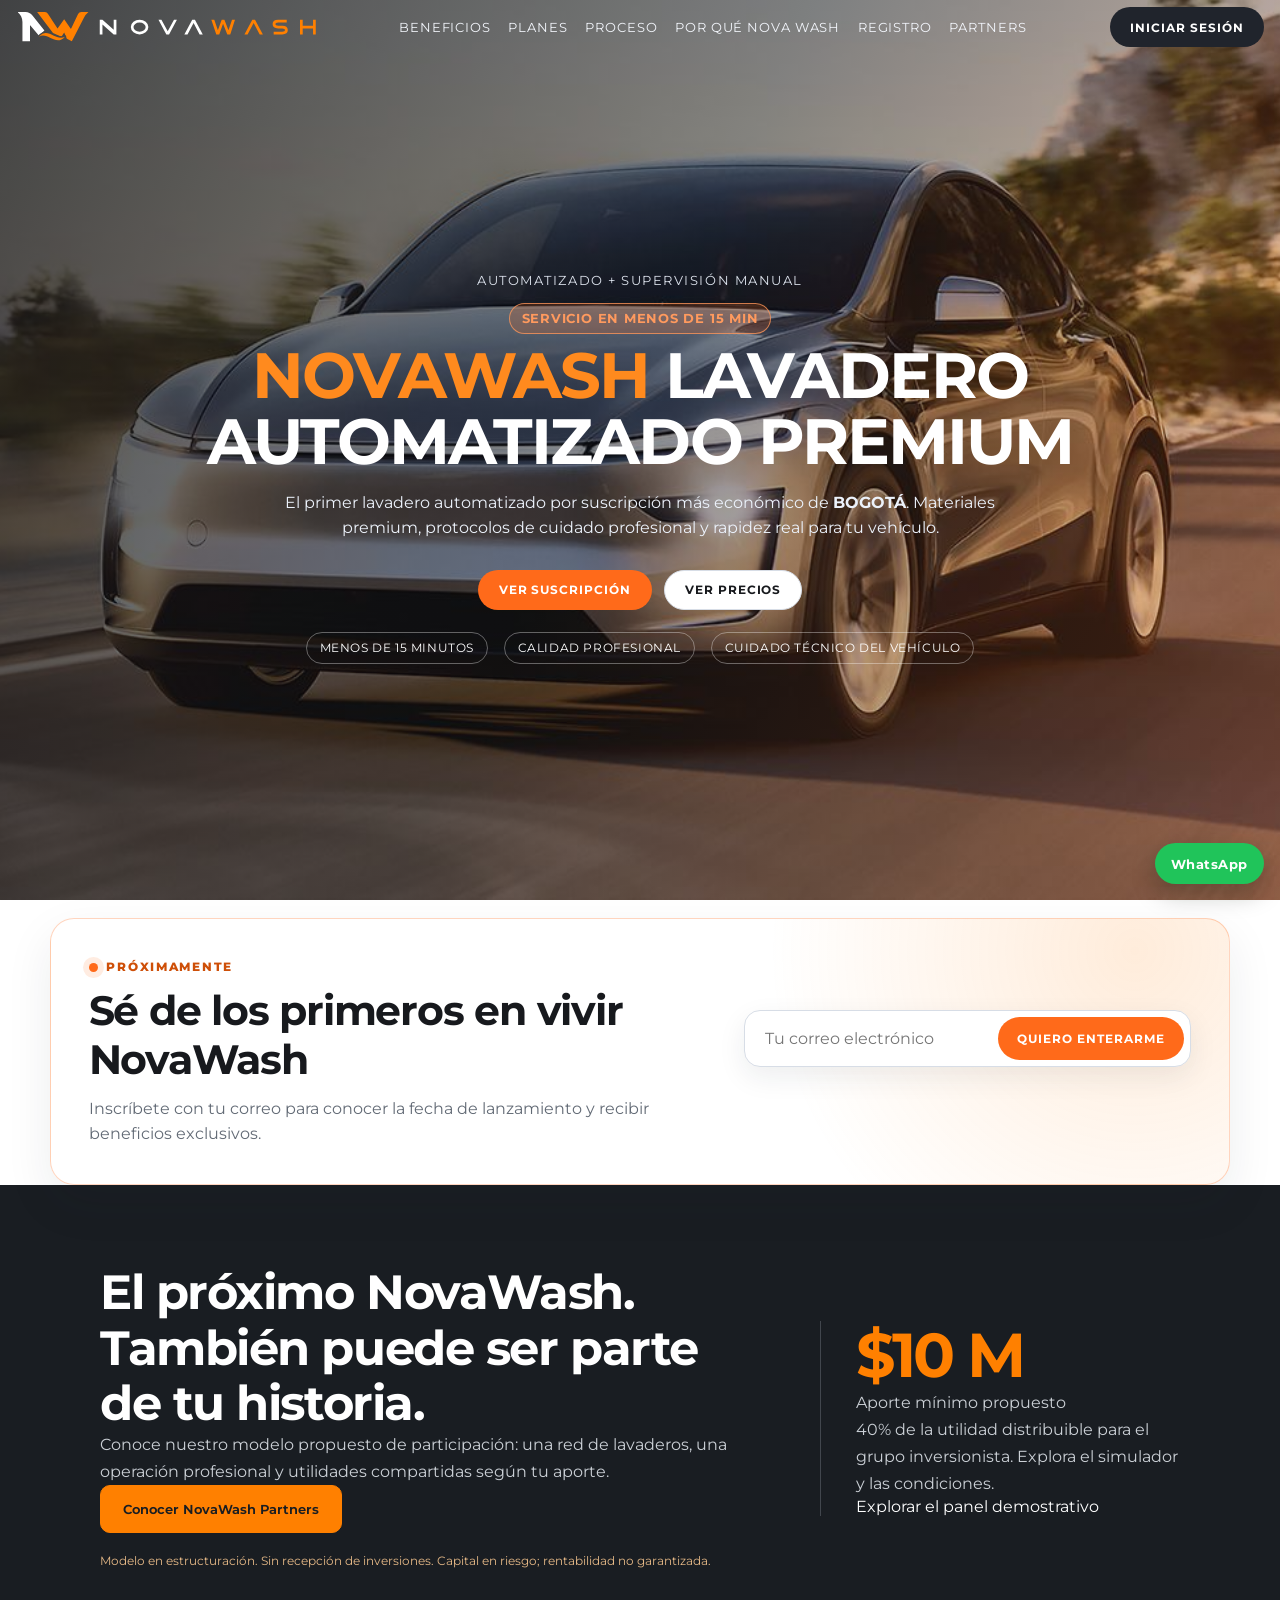
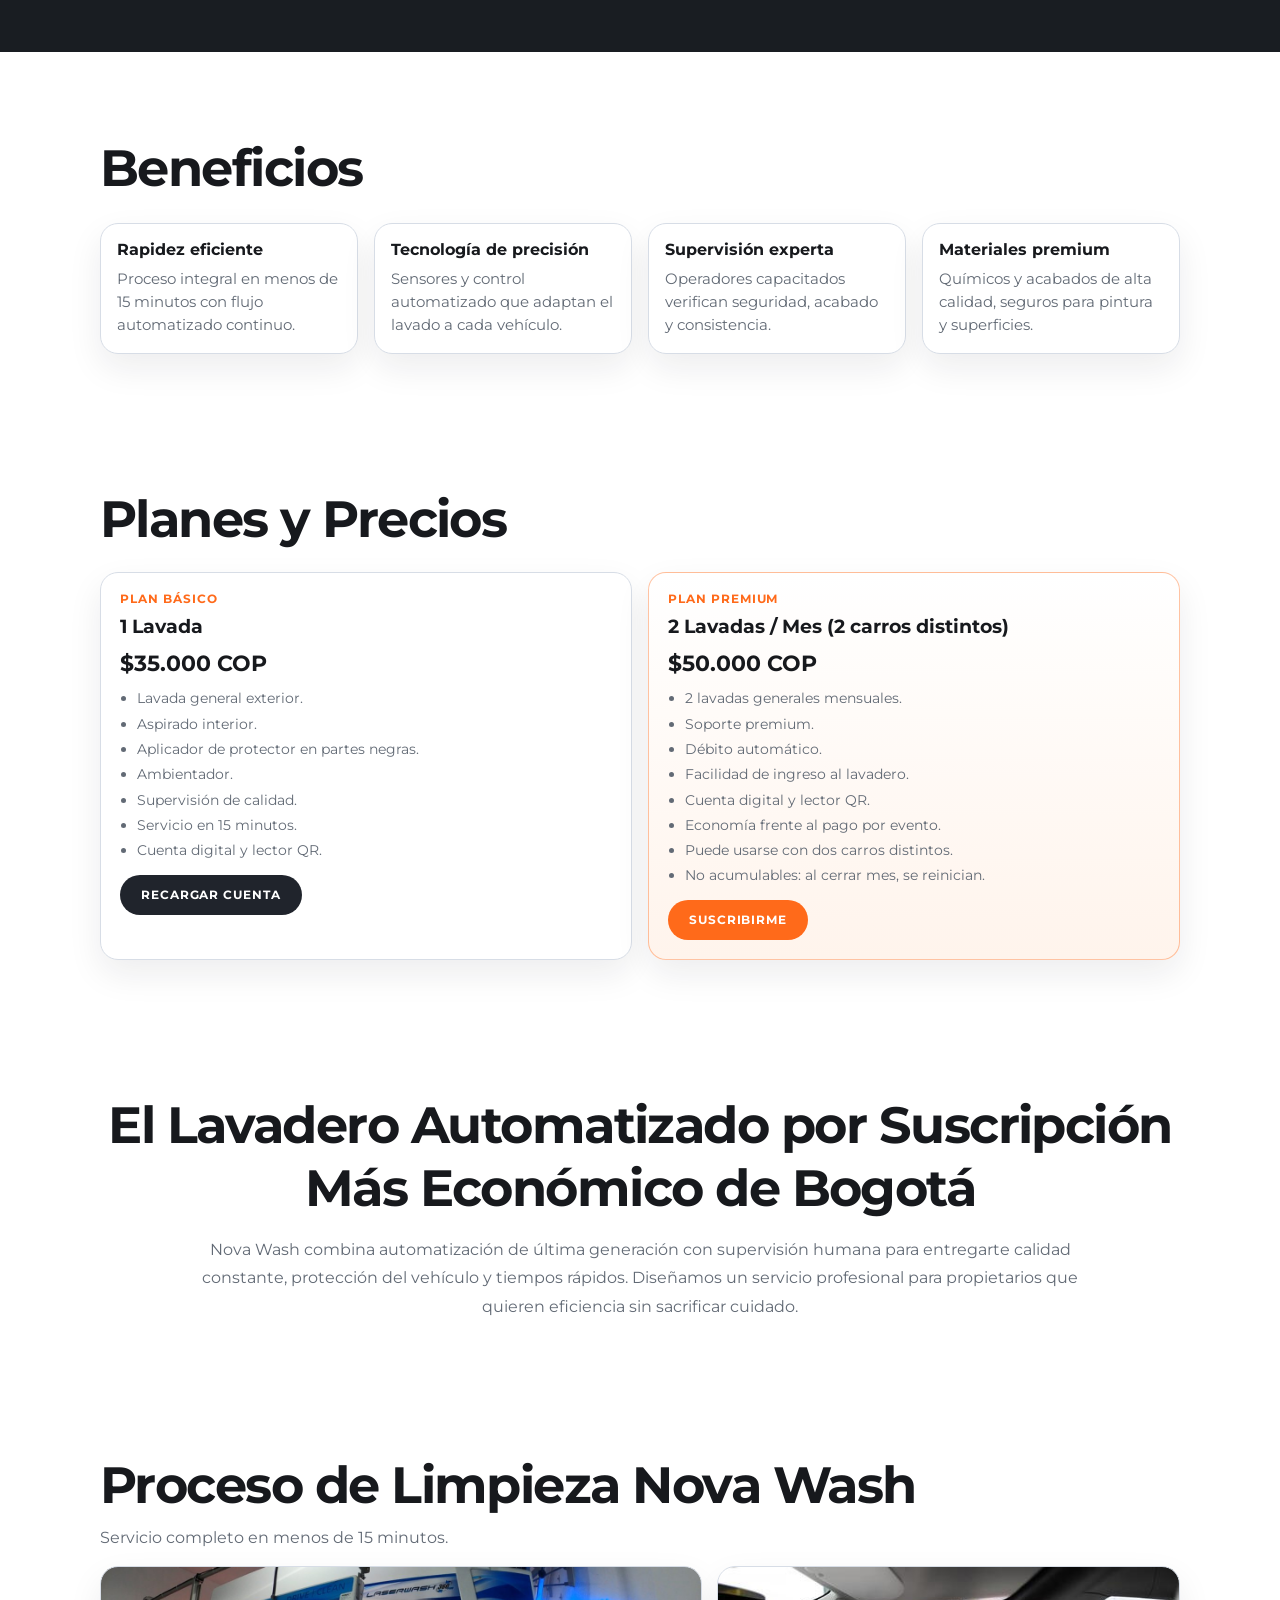
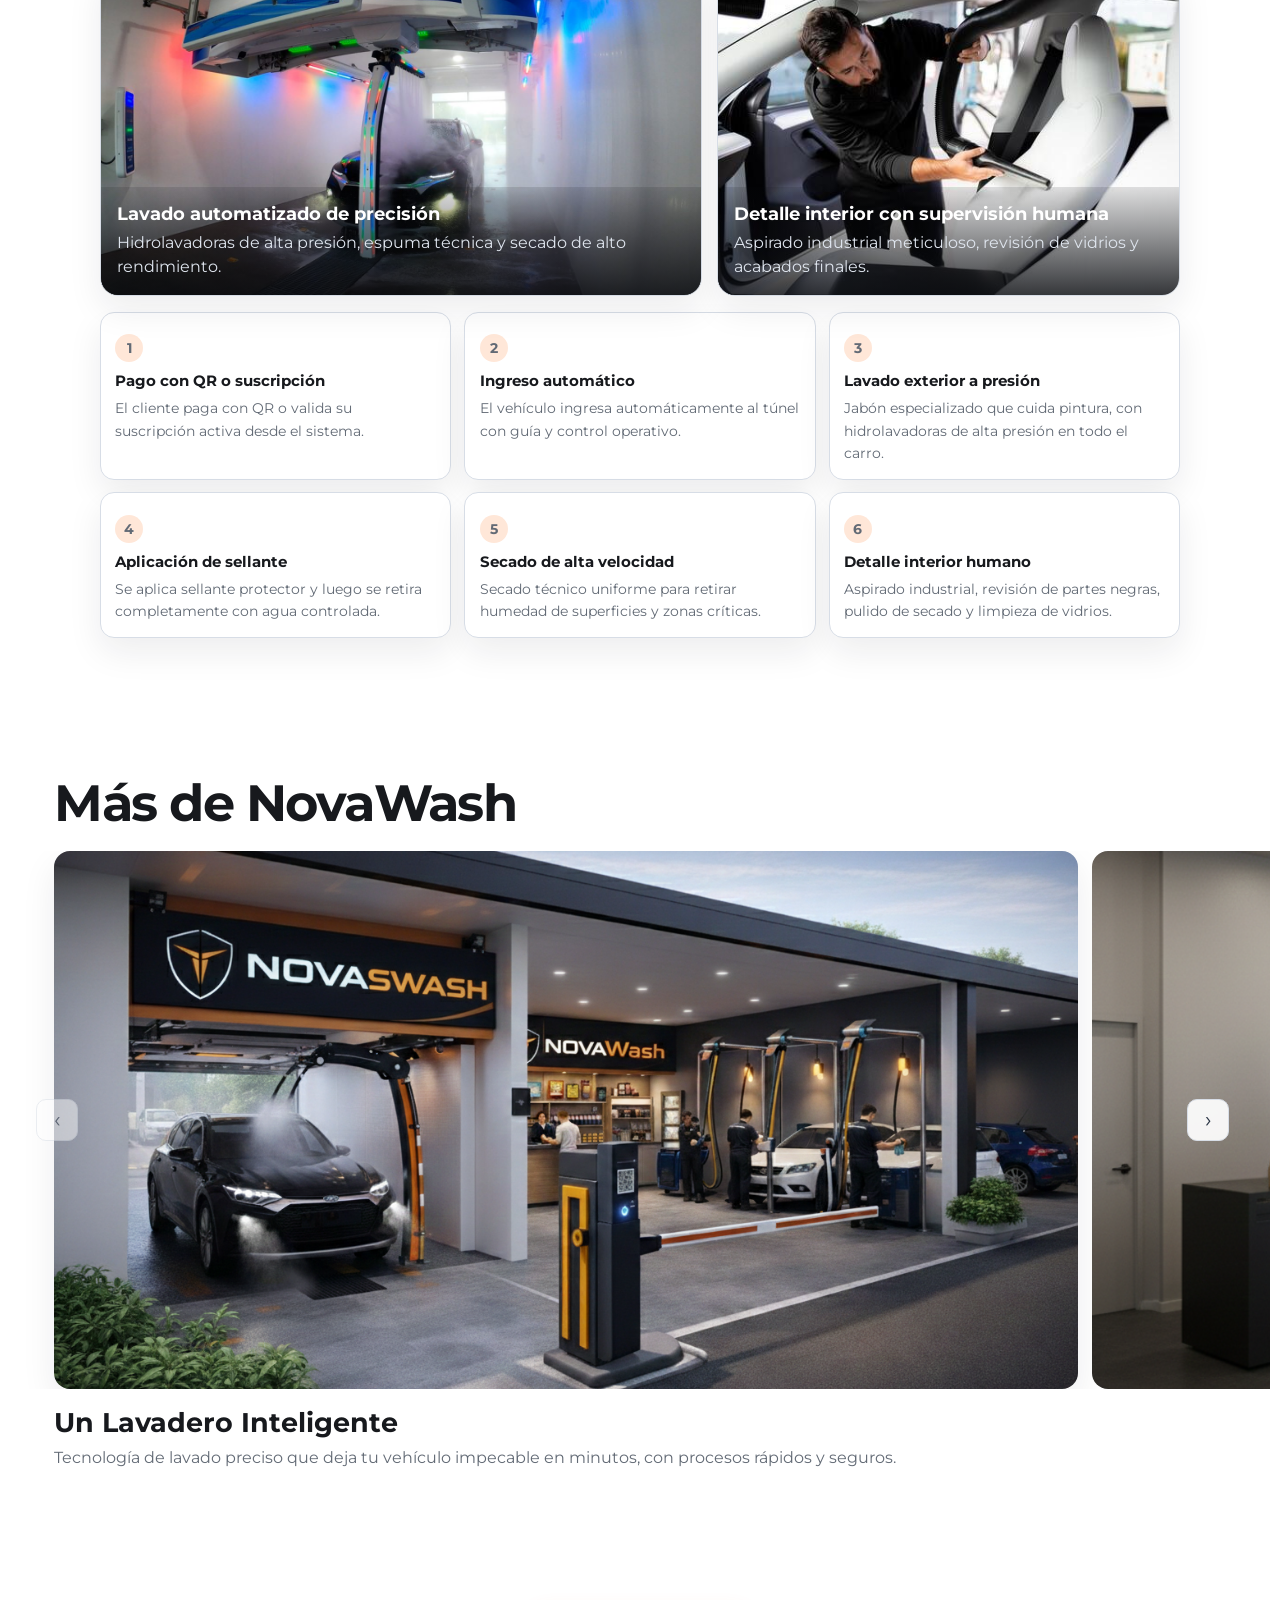
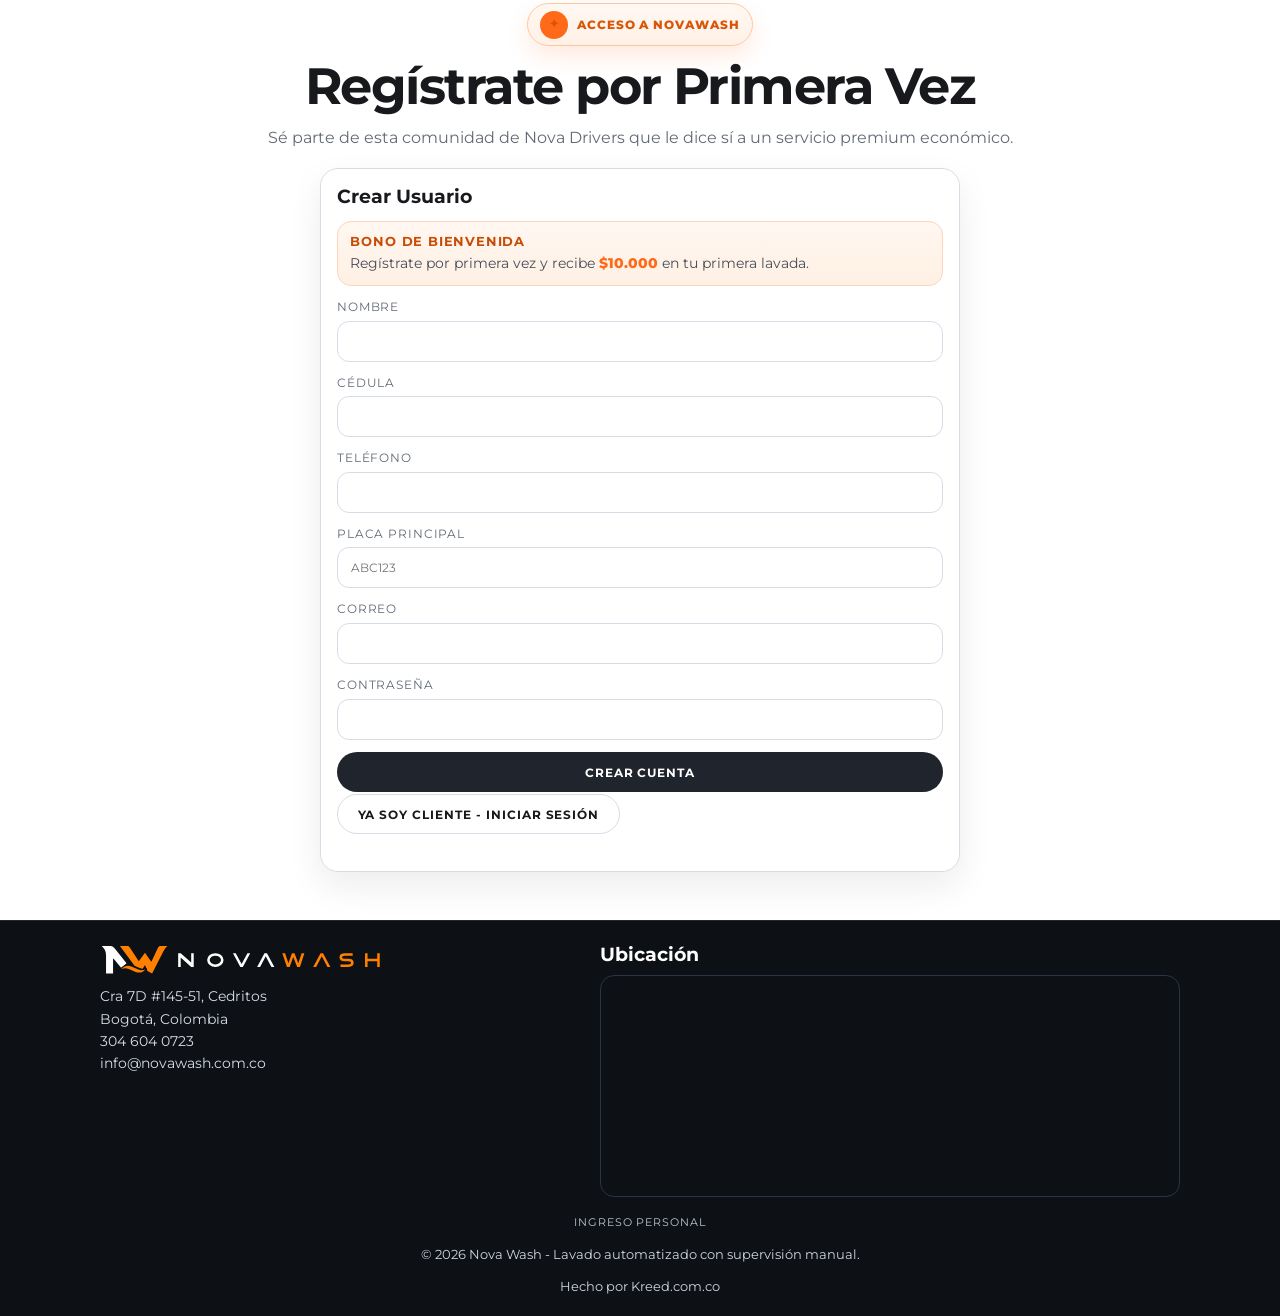
==== commit a3ad90ab: "Crear NovaWash Partners con simulador y panel demostrativo de socios" ====
--- a/index.html
+++ b/index.html
@@ -17,6 +17,7 @@
       rel="stylesheet"
     />
     <link rel="stylesheet" href="styles.css?v=20260914nw" />
+    <link rel="stylesheet" href="partners.css?v=20260914p1" />
   </head>
   <body class="home-page">
     <header class="site-header" id="top">
@@ -30,6 +31,7 @@
         <a href="#proceso">Proceso</a>
         <a href="#ciudad">Por qué Nova Wash</a>
         <a href="#registro">Registro</a>
+        <a href="partners.html">Partners</a>
         <a class="mobile-only-nav-link" href="login.html">Iniciar Sesión</a>
       </nav>
       <button class="menu-toggle" type="button" aria-label="Abrir menú" aria-expanded="false">
@@ -75,6 +77,13 @@
             </div>
             <p class="result launch-signup-message" id="launchSignupMessage" aria-live="polite"></p>
           </form>
+        </div>
+      </section>
+
+      <section class="p-home-partners" aria-labelledby="partners-title">
+        <div class="p-home-partners-inner">
+          <div><h2 id="partners-title">El próximo NovaWash.<br />También puede ser parte de tu historia.</h2><p>Conoce nuestro modelo propuesto de participación: una red de lavaderos, una operación profesional y utilidades compartidas según tu aporte.</p><a class="p-button orange" href="partners.html">Conocer NovaWash Partners</a><p class="p-small" style="margin-top:18px">Modelo en estructuración. Sin recepción de inversiones. Capital en riesgo; rentabilidad no garantizada.</p></div>
+          <div class="p-home-side"><div class="p-home-number">$10 M</div><p>Aporte mínimo propuesto</p><p>40% de la utilidad distribuible para el grupo inversionista. Explora el simulador y las condiciones.</p><a href="socios.html">Explorar el panel demostrativo</a></div>
         </div>
       </section>
 
--- a/partners.css
+++ b/partners.css
@@ -0,0 +1,7 @@
+:root{--p-ink:#191d22;--p-orange:#ff8000;--p-muted:#68717b;--p-line:#e5e8eb;--p-bg:#f5f6f7}
+*{box-sizing:border-box}html{scroll-behavior:smooth;scroll-padding-top:90px}body.partners-page{margin:0;background:#fff;color:var(--p-ink);font:15px/1.65 Montserrat,Arial,sans-serif}button,input,select{font:inherit}a{color:inherit}button,a,input,select,summary{-webkit-tap-highlight-color:transparent}a:focus-visible,button:focus-visible,input:focus-visible,select:focus-visible,summary:focus-visible{outline:3px solid #d66700;outline-offset:4px}button{cursor:pointer}button:disabled{cursor:not-allowed;opacity:.5}[hidden]{display:none!important}
+.p-header{height:76px;position:sticky;top:0;z-index:40;background:#fffffff5;border-bottom:1px solid var(--p-line);display:flex;align-items:center;justify-content:space-between;padding:0 max(24px,calc((100vw - 1200px)/2));gap:28px}.p-brand{display:block;width:246px;max-width:42vw}.p-brand img{display:block;width:100%;height:auto}.p-nav{display:flex;align-items:center;gap:26px}.p-nav a{text-decoration:none;font-size:13px;font-weight:600}.p-nav a:hover{color:#b75200}.p-button{display:inline-flex;align-items:center;justify-content:center;gap:12px;min-height:48px;padding:12px 22px;border:1px solid var(--p-ink);border-radius:10px;background:var(--p-ink);color:#fff;text-decoration:none;font-weight:650;font-size:13px;line-height:1.4}.p-button:hover{background:#343a42}.p-button.orange{background:var(--p-orange);border-color:var(--p-orange);color:#191d22}.p-button.outline{background:transparent;color:var(--p-ink);border-color:#cdd2d7}.p-button.white{background:#fff;color:var(--p-ink);border-color:#fff}.p-actions{display:flex;flex-wrap:wrap;gap:12px;margin-top:28px}.p-wrap{max-width:1200px;padding:0 24px;margin:auto}.p-section{padding:88px 0;border-bottom:1px solid var(--p-line)}.p-section.soft{background:var(--p-bg)}.partners-page h1,.partners-page h2,.partners-page h3,.partners-page p{margin-top:0}.partners-page h1{font-size:clamp(38px,4.6vw,66px);line-height:1.09;letter-spacing:-2.7px;margin-bottom:24px;font-weight:750}.partners-page h2{font-size:clamp(28px,3vw,40px);line-height:1.2;letter-spacing:-1.5px;margin-bottom:20px}.partners-page h3{font-size:20px;line-height:1.35;letter-spacing:-.5px}.p-lead{font-size:17px;color:var(--p-muted);line-height:1.75;max-width:650px}.p-small{font-size:12px;line-height:1.7;color:var(--p-muted)}.p-hero{display:grid;grid-template-columns:1.2fr .8fr;align-items:center;gap:80px;padding-top:80px;padding-bottom:64px}.p-hero h1 span{color:#bd5500}.p-capital{background:var(--p-ink);color:#fff;border-radius:22px;padding:38px;position:relative;overflow:hidden}.p-capital .capital-value{font-size:72px;line-height:1;letter-spacing:-4px;font-weight:650;margin:20px 0 6px}.p-capital .capital-unit{font-size:30px;letter-spacing:-1px}.p-capital hr{border:0;border-top:1px solid #41464d;margin:28px 0}.p-capital p{color:#cbd0d6}.p-capital small{color:#f8b36e}.p-notice{background:#fff4e8;border-left:3px solid var(--p-orange);padding:16px 22px;font-size:13px;line-height:1.6;margin:0 0 24px}.p-notice strong{display:block}.p-split{display:grid;grid-template-columns:1fr 1fr;gap:70px;align-items:start}.p-steps{display:grid;grid-template-columns:repeat(3,1fr);gap:30px;margin-top:45px}.p-step{border-top:1px solid var(--p-line);padding-top:20px}.p-step .n{color:#b75200;font-weight:650;margin-bottom:14px;display:block}.p-step p{color:var(--p-muted);font-size:14px}.p-budget{margin:28px 0}.p-budget div,.p-waterfall div{display:flex;justify-content:space-between;align-items:baseline;gap:20px;padding:13px 0;border-bottom:1px solid var(--p-line)}.p-budget strong,.p-waterfall strong{white-space:nowrap}.p-share{display:flex;height:12px;overflow:hidden;border-radius:20px;margin:25px 0 12px}.p-share span:first-child{width:40%;background:var(--p-orange)}.p-share span:last-child{width:60%;background:var(--p-ink)}.p-share-label{display:flex;justify-content:space-between;gap:15px;font-size:13px}.p-input-grid{display:grid;grid-template-columns:1fr 1fr;gap:16px}.p-field{display:block;font-weight:600;font-size:12px;margin-bottom:20px}.p-field input,.p-field select{display:block;width:100%;margin-top:8px;border:1px solid #cdd2d7;background:#fff;border-radius:9px;min-height:48px;padding:10px 12px;font-weight:500;font-size:16px;color:var(--p-ink)}.p-field small{display:block;font-weight:400;color:var(--p-muted);margin-top:5px}.p-range{width:100%;accent-color:#e47300;margin:0 0 20px}.p-scenarios{border:0;padding:0;margin:0 0 25px}.p-scenarios legend{font-size:12px;font-weight:650;margin-bottom:10px}.p-segments{display:grid;grid-template-columns:repeat(4,1fr);gap:4px;background:#e9ecee;border-radius:10px;padding:4px}.p-segments label{cursor:pointer;text-align:center;padding:9px 4px;border-radius:7px;font-size:12px;font-weight:600}.p-segments label:has(input:checked){background:#fff;box-shadow:0 1px 5px #0001}.p-segments input{accent-color:#c05b00;margin-right:3px}.p-assumptions{border-top:1px solid var(--p-line);padding-top:18px}.p-assumptions summary{cursor:pointer;font-weight:600;font-size:14px;margin-bottom:18px}.p-results{background:#fff;border:1px solid var(--p-line);border-radius:18px;padding:30px}.p-kpi-label{font-size:12px;color:var(--p-muted);margin-bottom:6px}.p-big{font-size:clamp(27px,3vw,40px);font-weight:650;line-height:1.2;letter-spacing:-1.4px;margin:0 0 8px;font-variant-numeric:tabular-nums}.p-stat-row{display:grid;grid-template-columns:1fr 1fr;gap:24px;border-top:1px solid var(--p-line);padding-top:23px;margin-top:23px}.p-stat-row strong{font-size:22px;line-height:1.3}.p-results p:last-child{margin-bottom:0}.p-chart{display:block;width:100%;height:auto;margin:20px 0 4px}.p-chart text{font:11px Montserrat,Arial,sans-serif;fill:#68717b}.p-chart-caption{display:flex;justify-content:space-between;gap:15px;font-size:11px;color:var(--p-muted)}.p-error{background:#fff0f0;color:#972525;padding:14px;border-radius:8px;font-size:13px}.p-timeline{display:grid;grid-template-columns:repeat(4,1fr);gap:24px;margin-top:40px}.p-timeline article{border-top:3px solid #ff8000;padding-top:20px}.p-timeline b{font-size:13px;color:#a44b00}.p-timeline h3{margin:10px 0;font-size:18px}.p-timeline p{font-size:13px;color:var(--p-muted)}.p-dark{background:var(--p-ink);color:#fff}.p-dark .p-lead,.p-dark .p-small{color:#bdc4cc}.p-benefits{display:grid;grid-template-columns:1.15fr .85fr;gap:65px}.p-benefit-list{list-style:none;margin:0;padding:0}.p-benefit-list li{padding:20px 0;border-bottom:1px solid #41464d}.p-benefit-list span{display:block;color:#bdc4cc;font-size:13px;margin-top:5px}.p-faq details{border-bottom:1px solid var(--p-line);padding:20px 0}.p-faq summary{cursor:pointer;font-weight:650;padding-right:20px}.p-faq details p{color:var(--p-muted);margin:15px 0 0;font-size:14px}.p-footer{padding:40px 0;background:#f5f6f7;font-size:12px;color:#68717b}.p-footer a{margin-right:18px}.p-footer p{margin:15px 0 0;max-width:900px}.p-contact{display:flex;align-items:center;justify-content:space-between;gap:28px}.p-contact h2{margin-bottom:10px}.p-home-partners{padding:80px 24px;background:#191d22;color:white}.p-home-partners-inner{max-width:1080px;margin:auto;display:grid;grid-template-columns:1.3fr .7fr;gap:50px;align-items:center}.p-home-partners h2{color:#fff;font-size:clamp(30px,4vw,48px);line-height:1.15}.p-home-partners p{color:#cbd0d6;line-height:1.7}.p-home-partners .p-small{color:#e6b987}.p-home-partners .p-home-number{font-size:62px;color:#ff8000;letter-spacing:-3px;font-weight:700;line-height:1.1}.p-home-partners .p-home-side{border-left:1px solid #41464d;padding-left:35px}.p-partner-link{margin-top:16px;display:block;padding:18px;background:#191d22;color:#fff!important;border-radius:14px;text-decoration:none;font-size:14px}.p-partner-link small{display:block;color:#cbd0d6;margin-top:4px}
+.p-app{background:var(--p-bg)!important}.p-app-shell{display:grid;grid-template-columns:220px minmax(0,1fr);min-height:calc(100vh - 76px)}.p-sidebar{padding:30px 18px;background:#fff;border-right:1px solid var(--p-line)}.p-sidebar a{display:block;text-decoration:none;font-size:13px;padding:14px;border-radius:9px;margin-bottom:5px;font-weight:600}.p-sidebar a[aria-current=page]{background:#fff0df;color:#a04900}.p-sidebar .p-small{padding:20px 14px}.p-main{padding:32px 40px;max-width:1400px;width:100%;margin:0 auto}.p-main h1{font-size:36px;letter-spacing:-1.3px;line-height:1.2;margin-bottom:12px}.p-toolbar{display:flex;align-items:end;gap:18px;margin:26px 0}.p-toolbar .p-field{margin:0;flex:1;max-width:240px}.p-toolbar .p-button{margin-left:auto}.p-metrics{display:grid;grid-template-columns:repeat(3,minmax(0,1fr));gap:16px;margin:22px 0}.p-metric{background:#fff;padding:23px;border:1px solid var(--p-line);border-radius:14px}.p-metric .p-big{font-size:27px}.p-dashboard-grid{display:grid;grid-template-columns:1.5fr 1fr;gap:20px}.p-surface{background:#fff;border:1px solid var(--p-line);border-radius:15px;padding:26px;margin-bottom:20px;min-width:0}.p-surface h2{font-size:19px;letter-spacing:-.5px;margin-bottom:20px}.p-table-wrap{overflow-x:auto}.p-table{border-collapse:collapse;width:100%;font-size:12px;text-align:left;font-variant-numeric:tabular-nums}.p-table caption{text-align:left;padding:0 0 12px;color:var(--p-muted)}.p-table th{background:#f5f6f7;color:#68717b;font-size:11px;font-weight:600}.p-table th,.p-table td{padding:13px 14px;border-bottom:1px solid var(--p-line);white-space:nowrap}.p-table tfoot{font-weight:700}.p-negative{color:#a52c2c}.p-document-list{padding-left:20px}.p-document-list li{margin:15px 0}.p-demo-stamp{font-size:11px;color:#ac5000;font-weight:600}.p-empty{padding:40px 20px;text-align:center;color:var(--p-muted)}.p-benefit-card{max-width:500px;background:#191d22;color:#fff;border-radius:20px;padding:30px}.p-benefit-card img{width:240px;max-width:100%;margin-bottom:24px}.p-benefit-card strong{font-size:30px;display:block}.p-benefit-card p{color:#cbd0d6;font-size:13px}.p-benefit-card small{color:#ffb76d}.p-noscript{padding:20px;background:#fff1e2;font-size:14px}
+@media(max-width:1050px){.p-nav{gap:15px}.p-hero{gap:35px}.p-app-shell{grid-template-columns:180px 1fr}.p-main{padding:28px 24px}.p-dashboard-grid{grid-template-columns:1fr}.p-metric .p-big{font-size:23px}}
+@media(max-width:760px){html{scroll-padding-top:76px}.p-header{height:65px;padding:0 18px;gap:15px}.p-brand{width:200px;max-width:52vw}.p-nav>a:not(.p-button){display:none}.p-nav .p-button{font-size:11px;min-height:40px;padding:9px 12px}.p-wrap{padding:0 20px}.p-section{padding:54px 0}.p-hero{display:flex;flex-direction:column;gap:32px;padding:42px 20px}.p-hero h1{letter-spacing:-1.8px}.p-capital{width:100%;padding:26px}.p-capital .capital-value{font-size:60px;display:inline-block;margin-right:10px}.p-capital .capital-unit{font-size:25px;display:inline-block}.p-capital hr{margin:20px 0}.p-capital p{margin-bottom:8px}.p-split,.p-benefits{grid-template-columns:1fr;gap:30px}.p-steps{grid-template-columns:1fr;gap:16px;margin-top:30px}.p-timeline{grid-template-columns:1fr 1fr;gap:25px}.p-results{padding:22px}.p-input-grid{gap:12px}.p-input-grid .p-field{font-size:11px}.p-contact{display:block}.p-contact .p-button{margin-top:18px}.p-home-partners{padding:50px 20px}.p-home-partners-inner{grid-template-columns:1fr;gap:28px}.p-home-partners .p-home-side{border-left:0;border-top:1px solid #41464d;padding:25px 0 0}.p-app-shell{display:block}.p-sidebar{position:fixed;bottom:0;left:0;width:100%;display:flex;justify-content:space-around;z-index:45;padding:8px 5px calc(8px + env(safe-area-inset-bottom));border-top:1px solid var(--p-line);border-right:0}.p-sidebar a{margin:0;font-size:10px;padding:12px 9px}.p-sidebar .p-small{display:none}.p-main{padding:22px 16px 95px}.p-main h1{font-size:28px}.p-toolbar{flex-wrap:wrap;gap:12px}.p-toolbar .p-field{max-width:none;min-width:42%}.p-toolbar .p-button{width:100%}.p-metrics{grid-template-columns:1fr;gap:10px}.p-metric{padding:18px;display:grid;grid-template-columns:1fr 1fr;column-gap:15px;align-items:center}.p-metric .p-big{font-size:25px;text-align:right;grid-column:2;grid-row:1/3;margin:0}.p-metric .p-small{font-size:11px;margin:0}.p-surface{padding:20px}.p-notice{padding:13px 16px;font-size:12px}.p-app .p-header .p-button{font-size:11px;padding:10px}.p-segments{grid-template-columns:1fr 1fr}.p-chart-caption{font-size:10px}.p-benefits{gap:24px}}
+@media(prefers-reduced-motion:reduce){html{scroll-behavior:auto}}
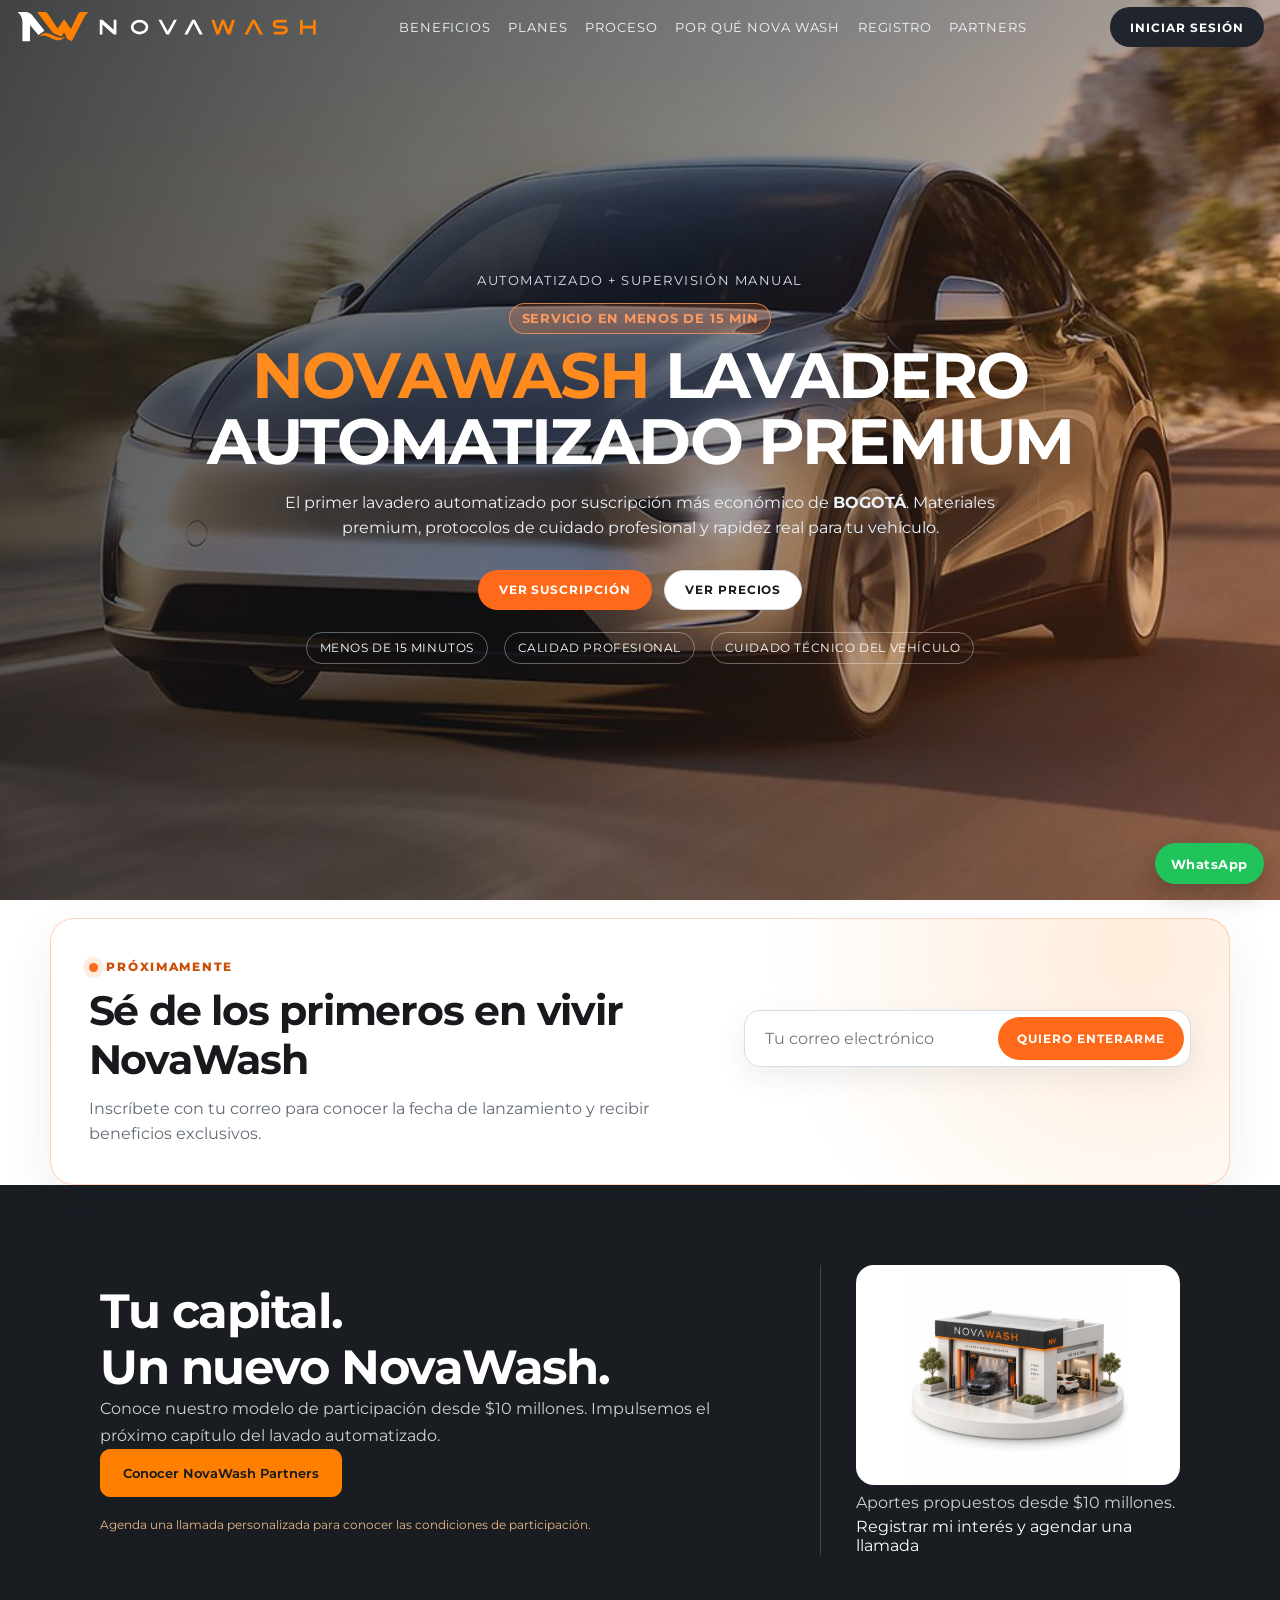
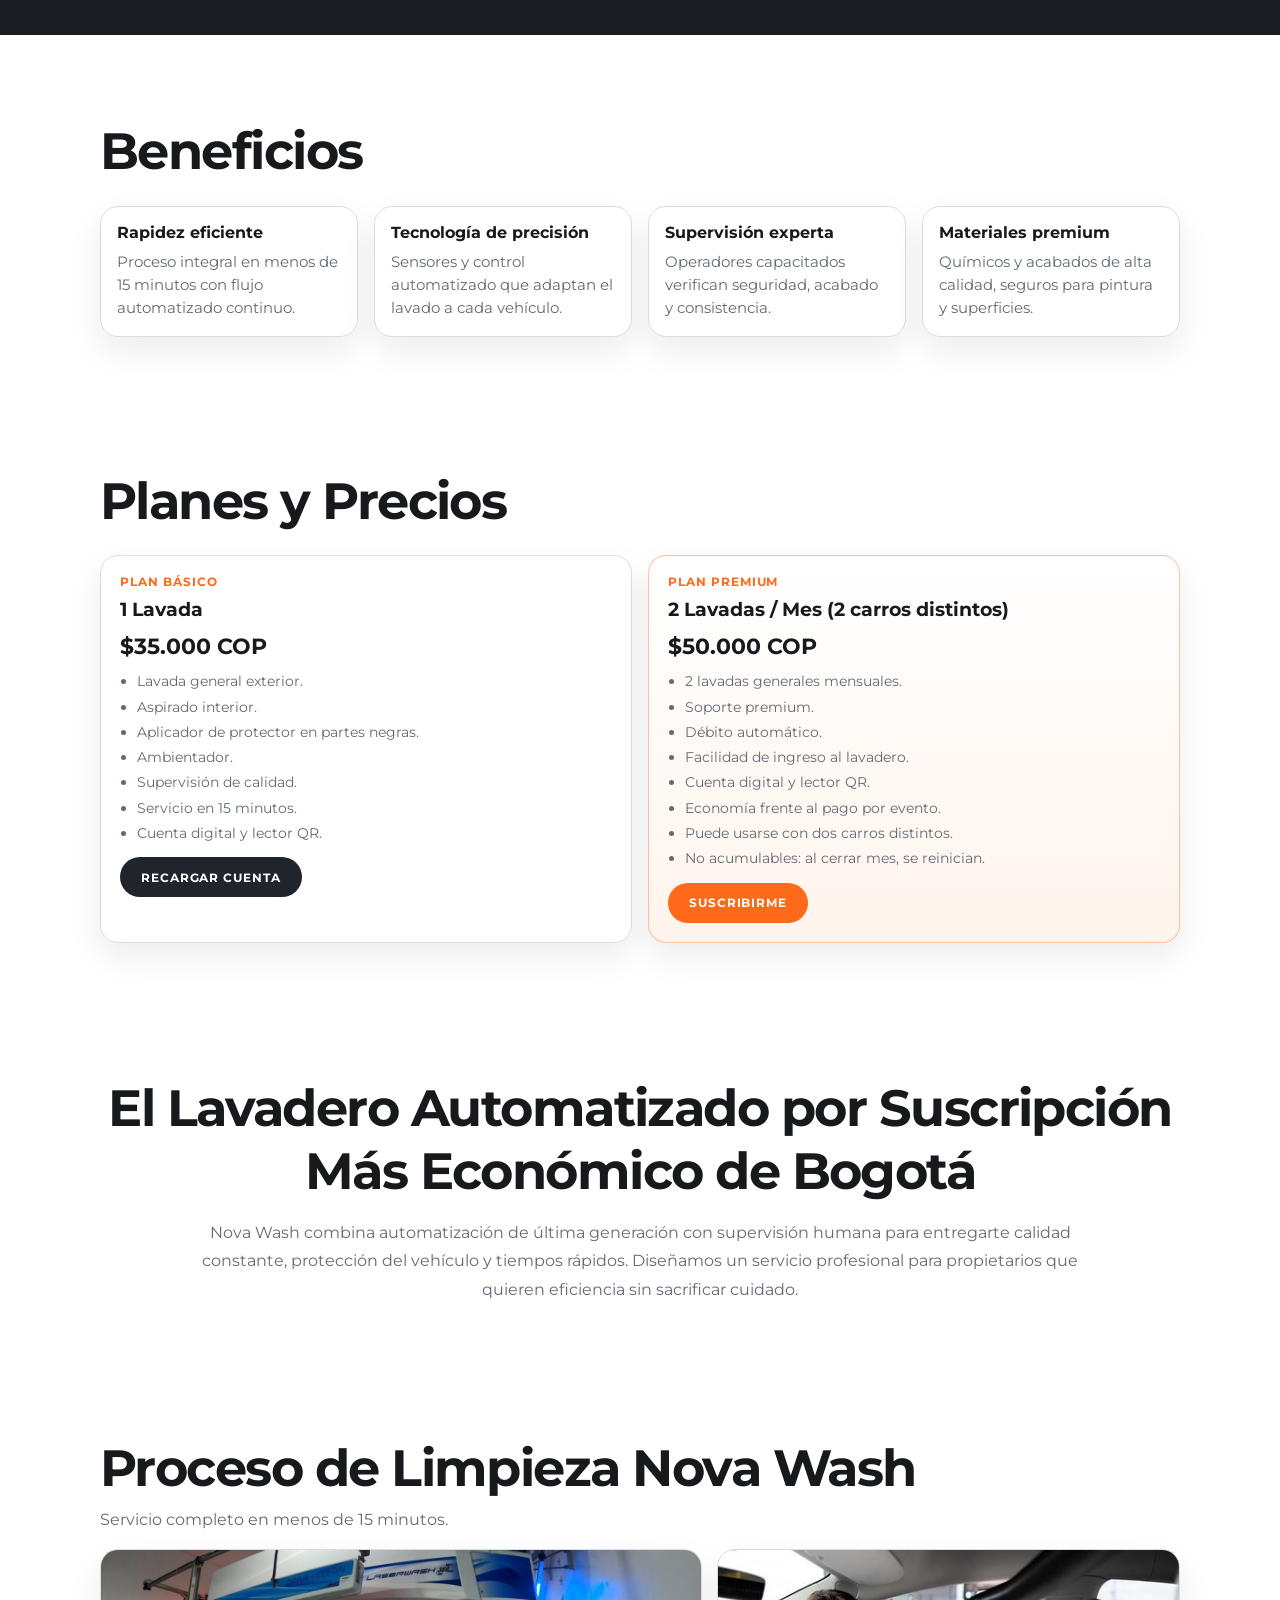
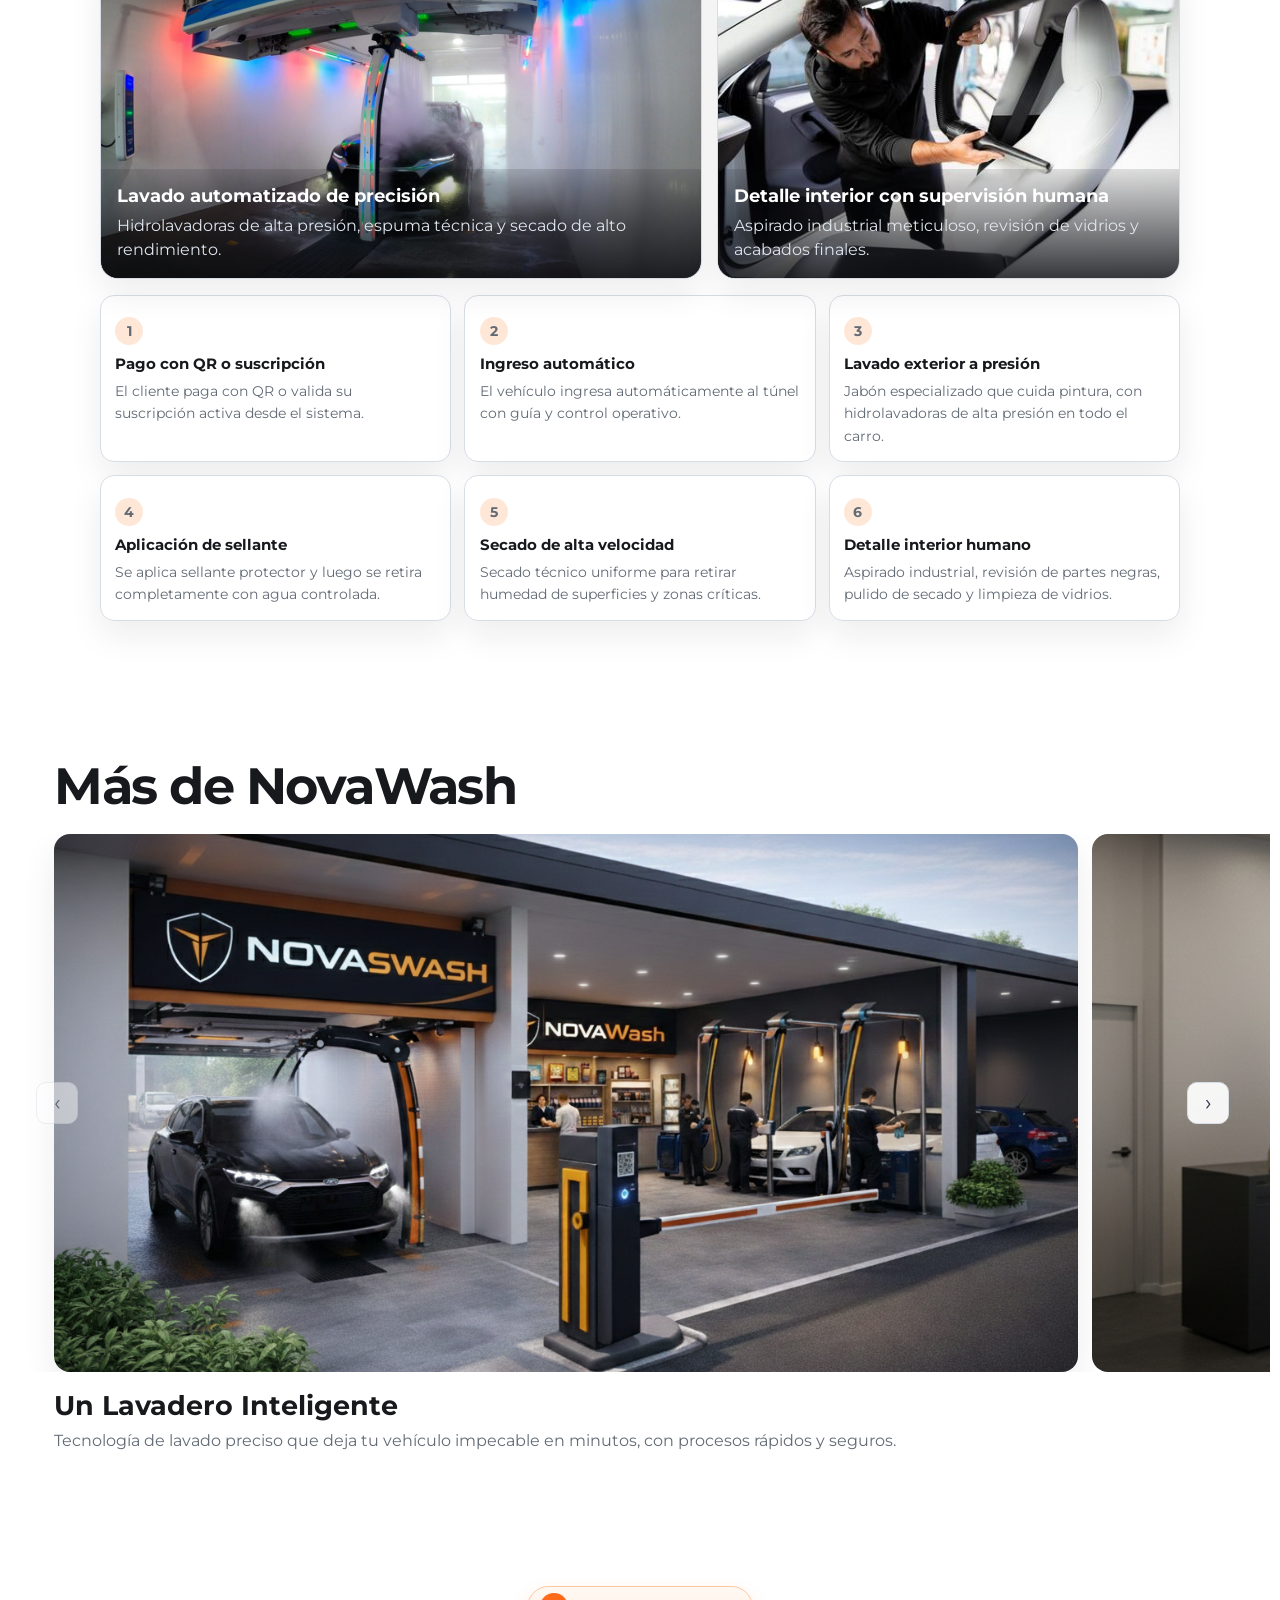
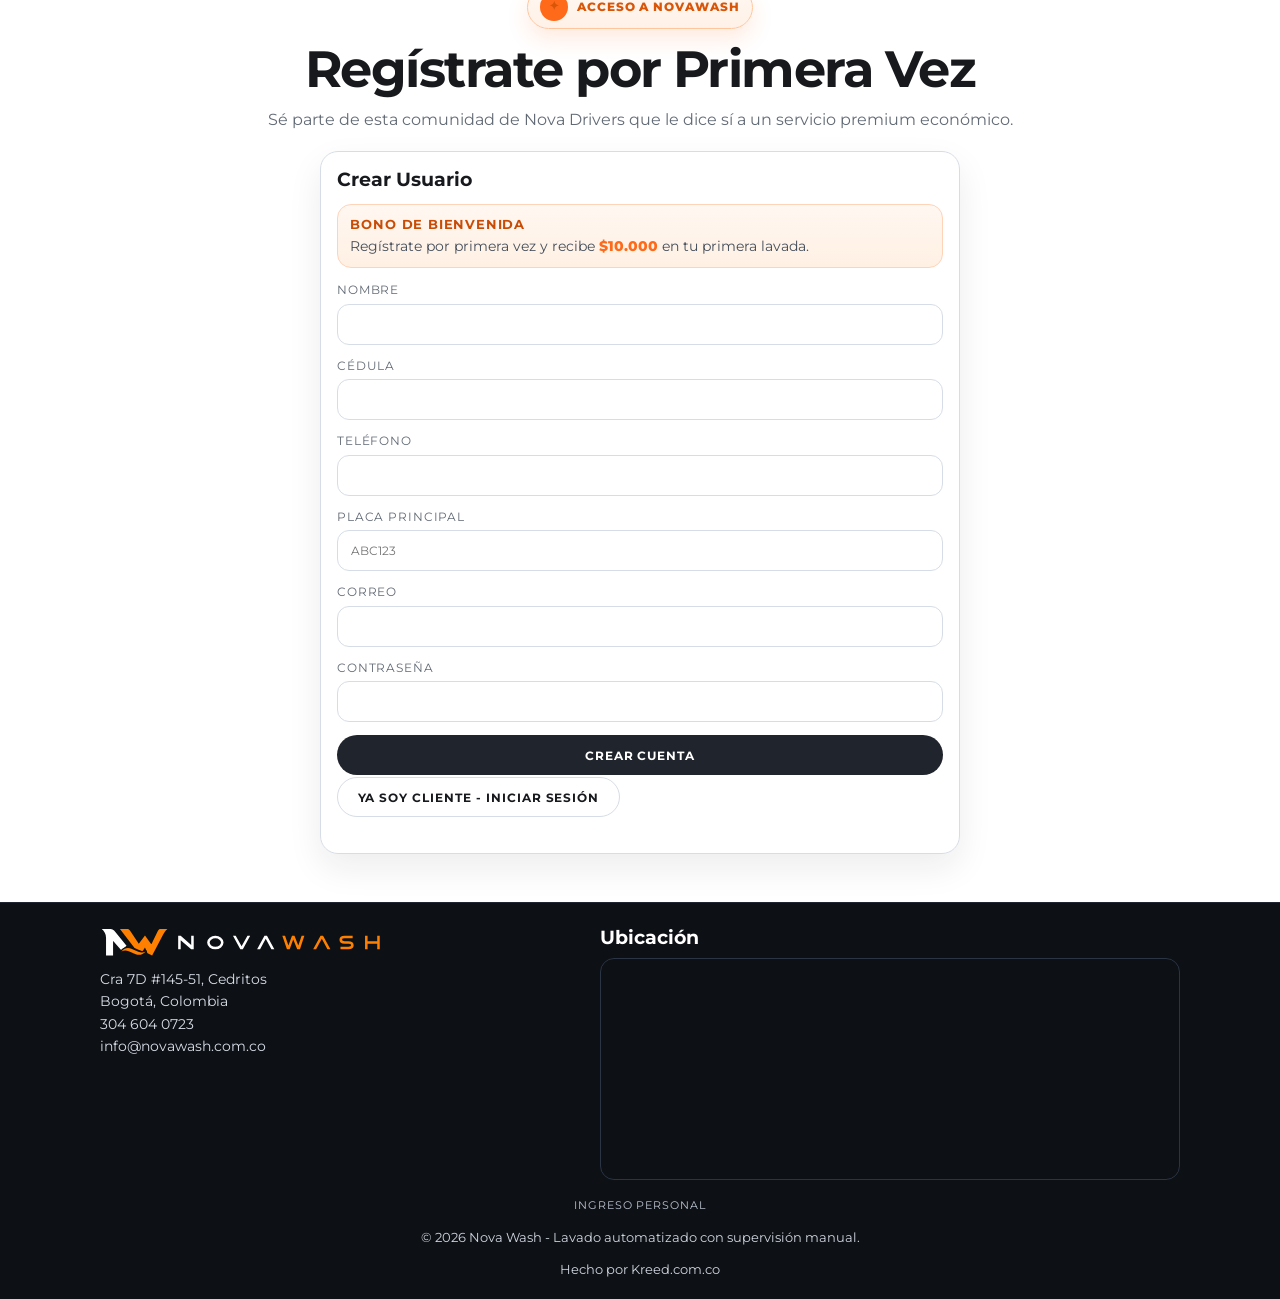
==== commit 5e1a6b13: "Redisenar NovaWash Partners como pagina comercial visual" ====
--- a/index.html
+++ b/index.html
@@ -82,8 +82,8 @@
 
       <section class="p-home-partners" aria-labelledby="partners-title">
         <div class="p-home-partners-inner">
-          <div><h2 id="partners-title">El próximo NovaWash.<br />También puede ser parte de tu historia.</h2><p>Conoce nuestro modelo propuesto de participación: una red de lavaderos, una operación profesional y utilidades compartidas según tu aporte.</p><a class="p-button orange" href="partners.html">Conocer NovaWash Partners</a><p class="p-small" style="margin-top:18px">Modelo en estructuración. Sin recepción de inversiones. Capital en riesgo; rentabilidad no garantizada.</p></div>
-          <div class="p-home-side"><div class="p-home-number">$10 M</div><p>Aporte mínimo propuesto</p><p>40% de la utilidad distribuible para el grupo inversionista. Explora el simulador y las condiciones.</p><a href="socios.html">Explorar el panel demostrativo</a></div>
+          <div><h2 id="partners-title">Tu capital.<br />Un nuevo NovaWash.</h2><p>Conoce nuestro modelo de participación desde $10 millones. Impulsemos el próximo capítulo del lavado automatizado.</p><a class="p-button orange" href="partners.html">Conocer NovaWash Partners</a><p class="p-small" style="margin-top:18px">Agenda una llamada personalizada para conocer las condiciones de participación.</p></div>
+          <div class="p-home-side"><img src="Imagenes/partners-lavadero-3d.webp" alt="Ilustración conceptual de un lavadero NovaWash" width="1024" height="1024" loading="lazy" style="width:100%;height:220px;object-fit:contain;background:white;border-radius:18px" /><p>Aportes propuestos desde $10 millones.</p><a href="partners.html#registro">Registrar mi interés y agendar una llamada</a></div>
         </div>
       </section>
 
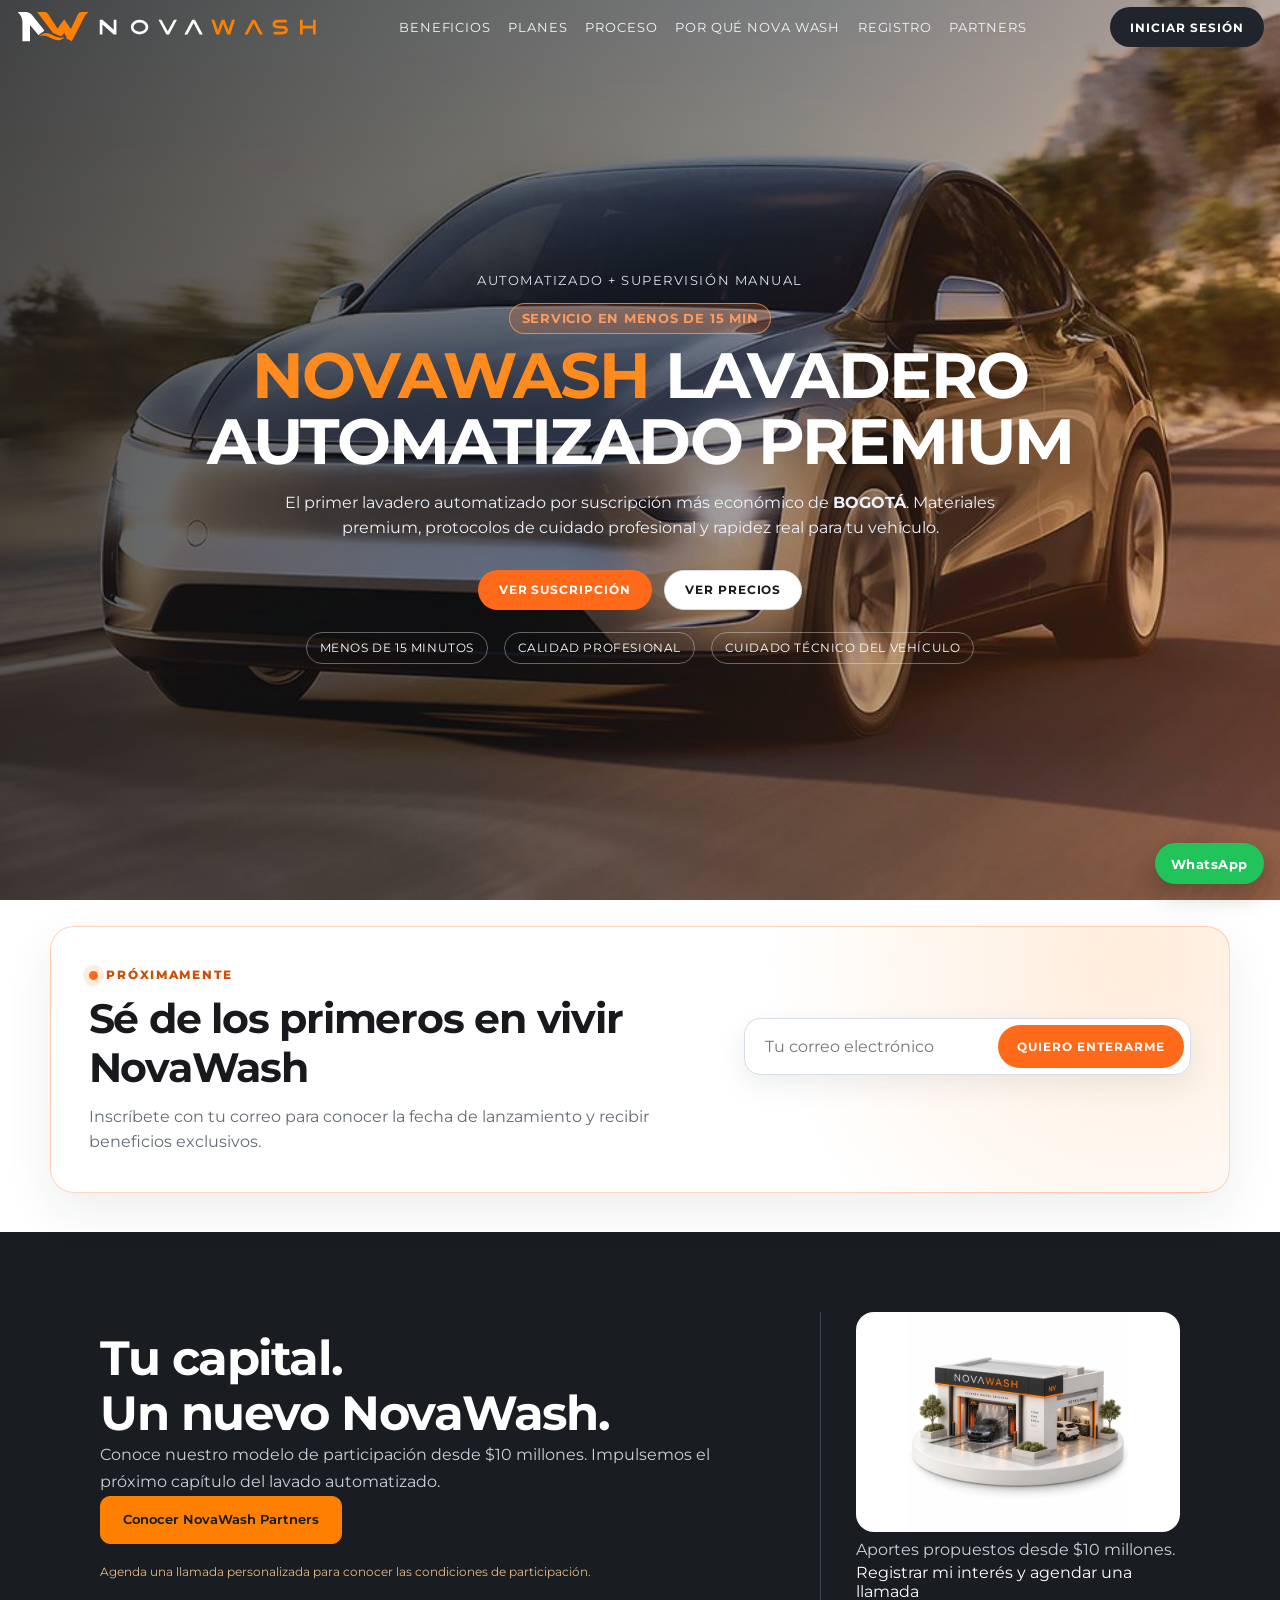
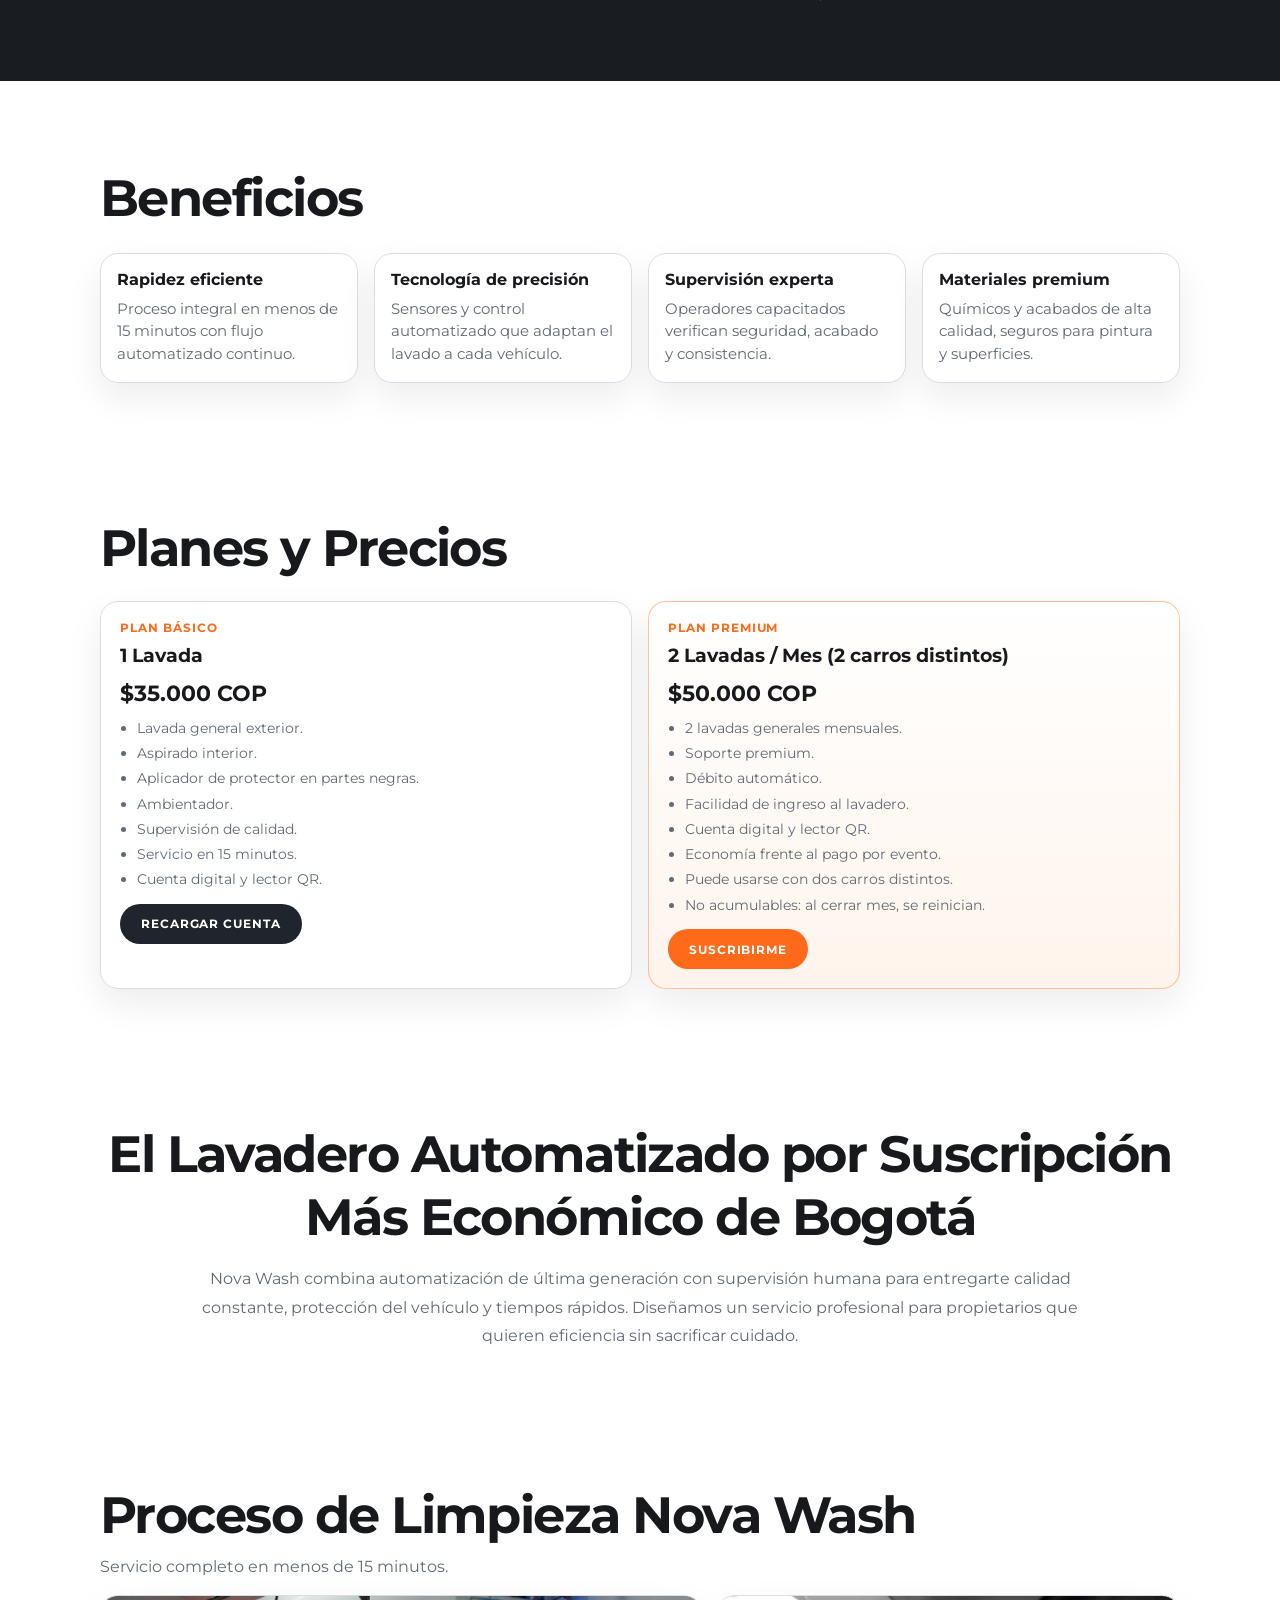
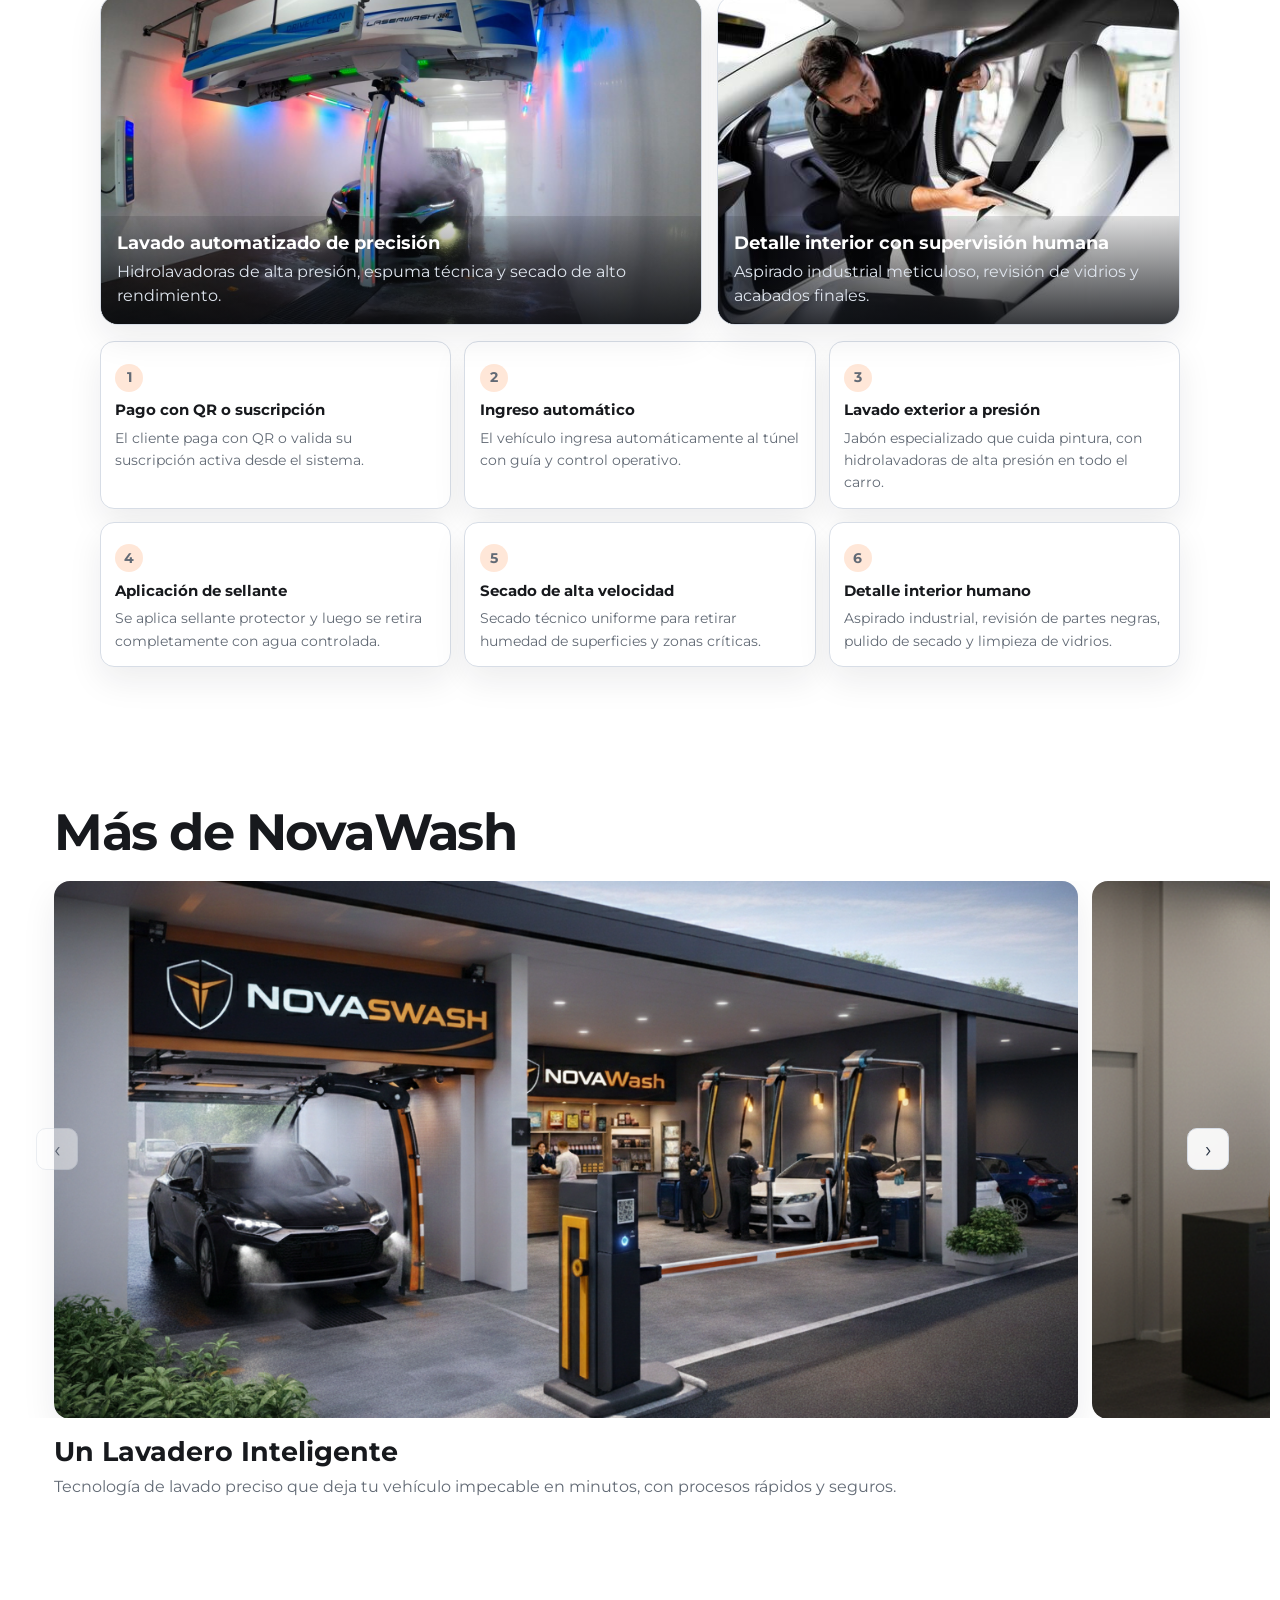
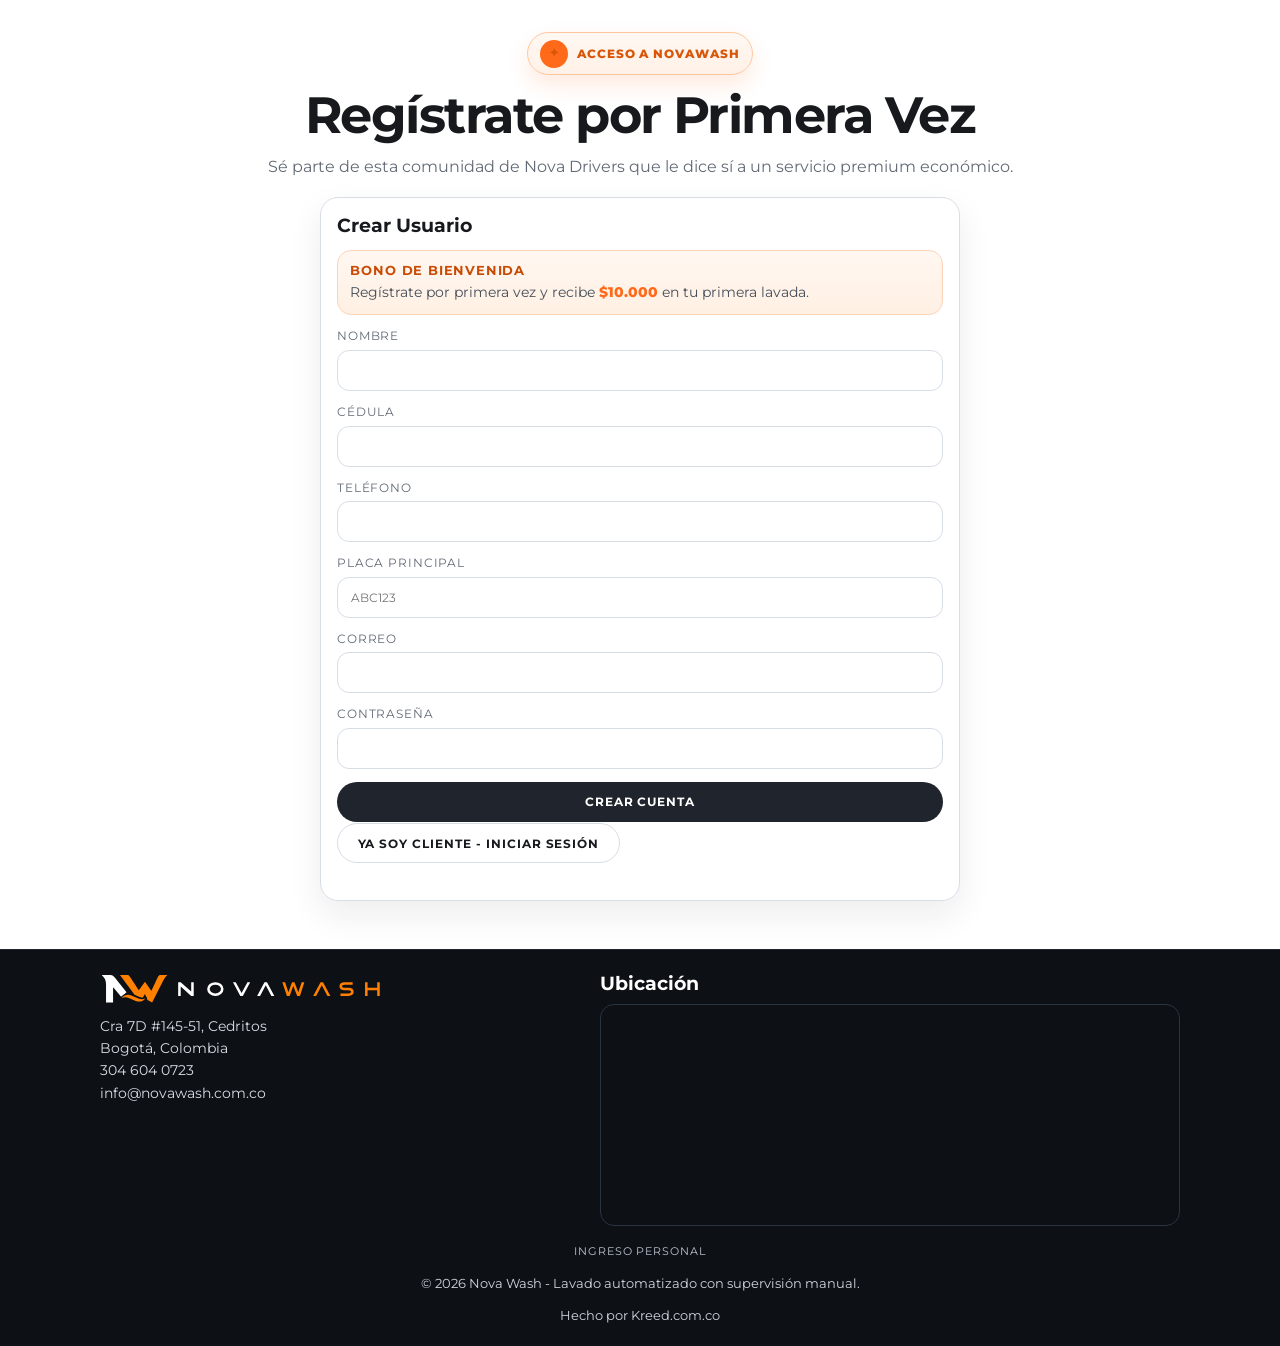
==== commit 58df8ebc: "Separar aviso de lanzamiento del bloque Partners" ====
--- a/index.html
+++ b/index.html
@@ -16,7 +16,7 @@
       href="https://fonts.googleapis.com/css2?family=Montserrat:wght@300;400;500;600;700;800&display=swap"
       rel="stylesheet"
     />
-    <link rel="stylesheet" href="styles.css?v=20260914nw" />
+    <link rel="stylesheet" href="styles.css?v=20260914nw2" />
     <link rel="stylesheet" href="partners.css?v=20260914p1" />
   </head>
   <body class="home-page">
--- a/styles.css
+++ b/styles.css
@@ -340,7 +340,7 @@
 }
 
 .launch-notice {
-  padding: 1.15rem 1.2rem 0;
+  padding: 1.65rem 1.2rem 2.4rem;
 }
 
 .launch-notice-inner {
@@ -2528,7 +2528,7 @@
   }
 
   .launch-notice {
-    padding: 0.8rem 0.8rem 0;
+    padding: 1rem 0.8rem 1.7rem;
   }
 
   .launch-notice-inner {
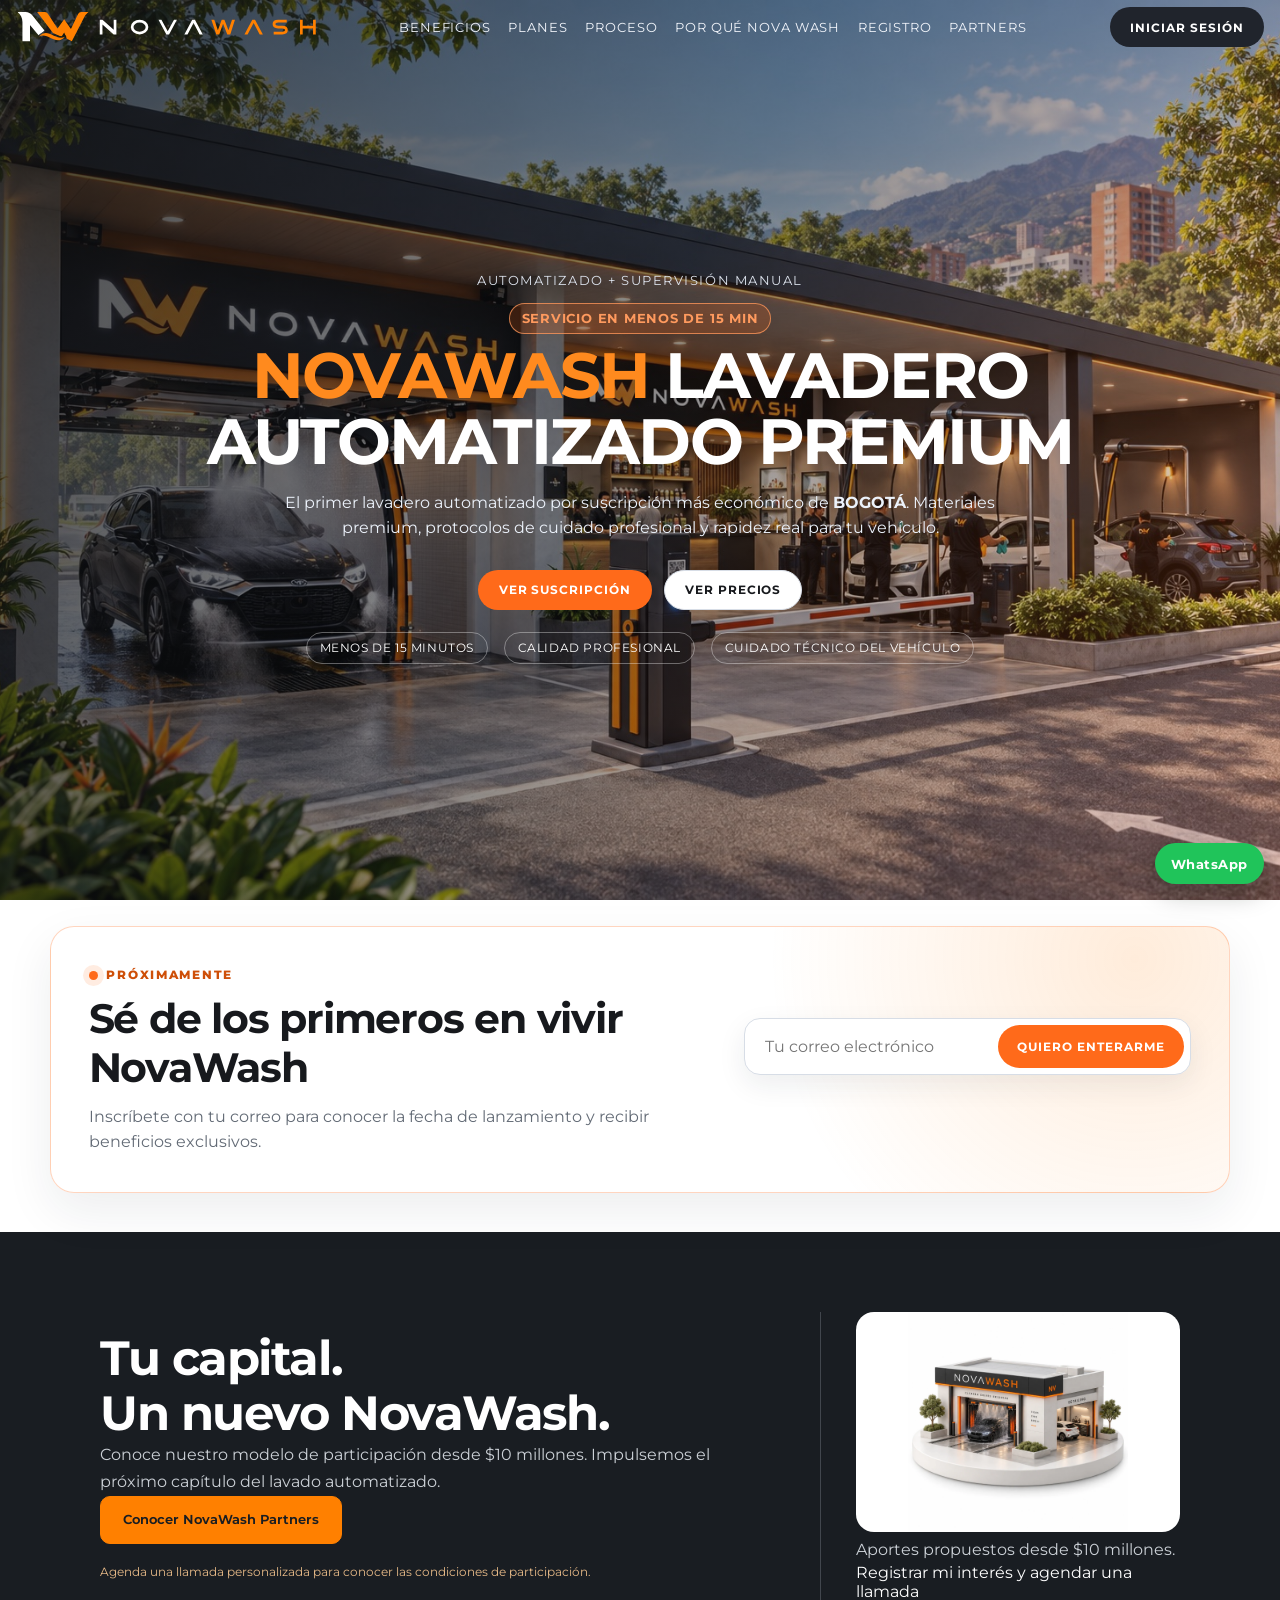
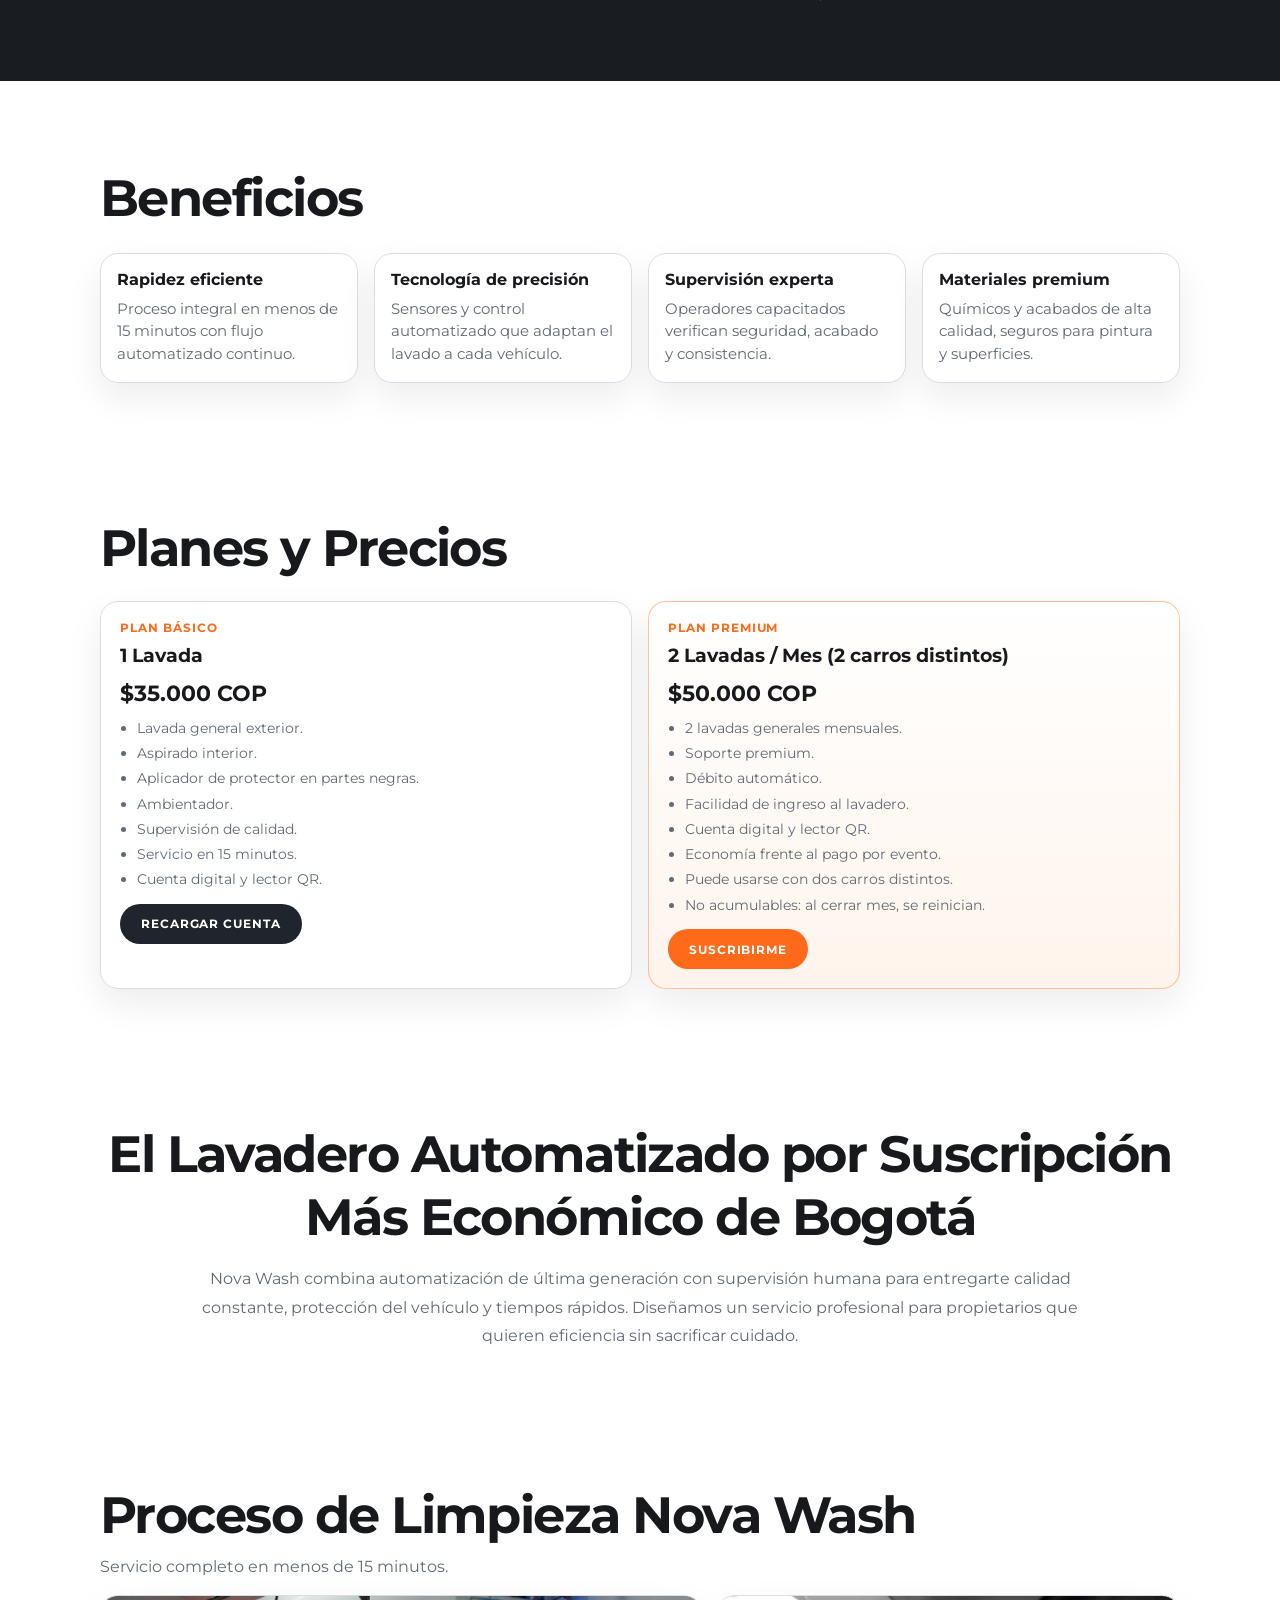
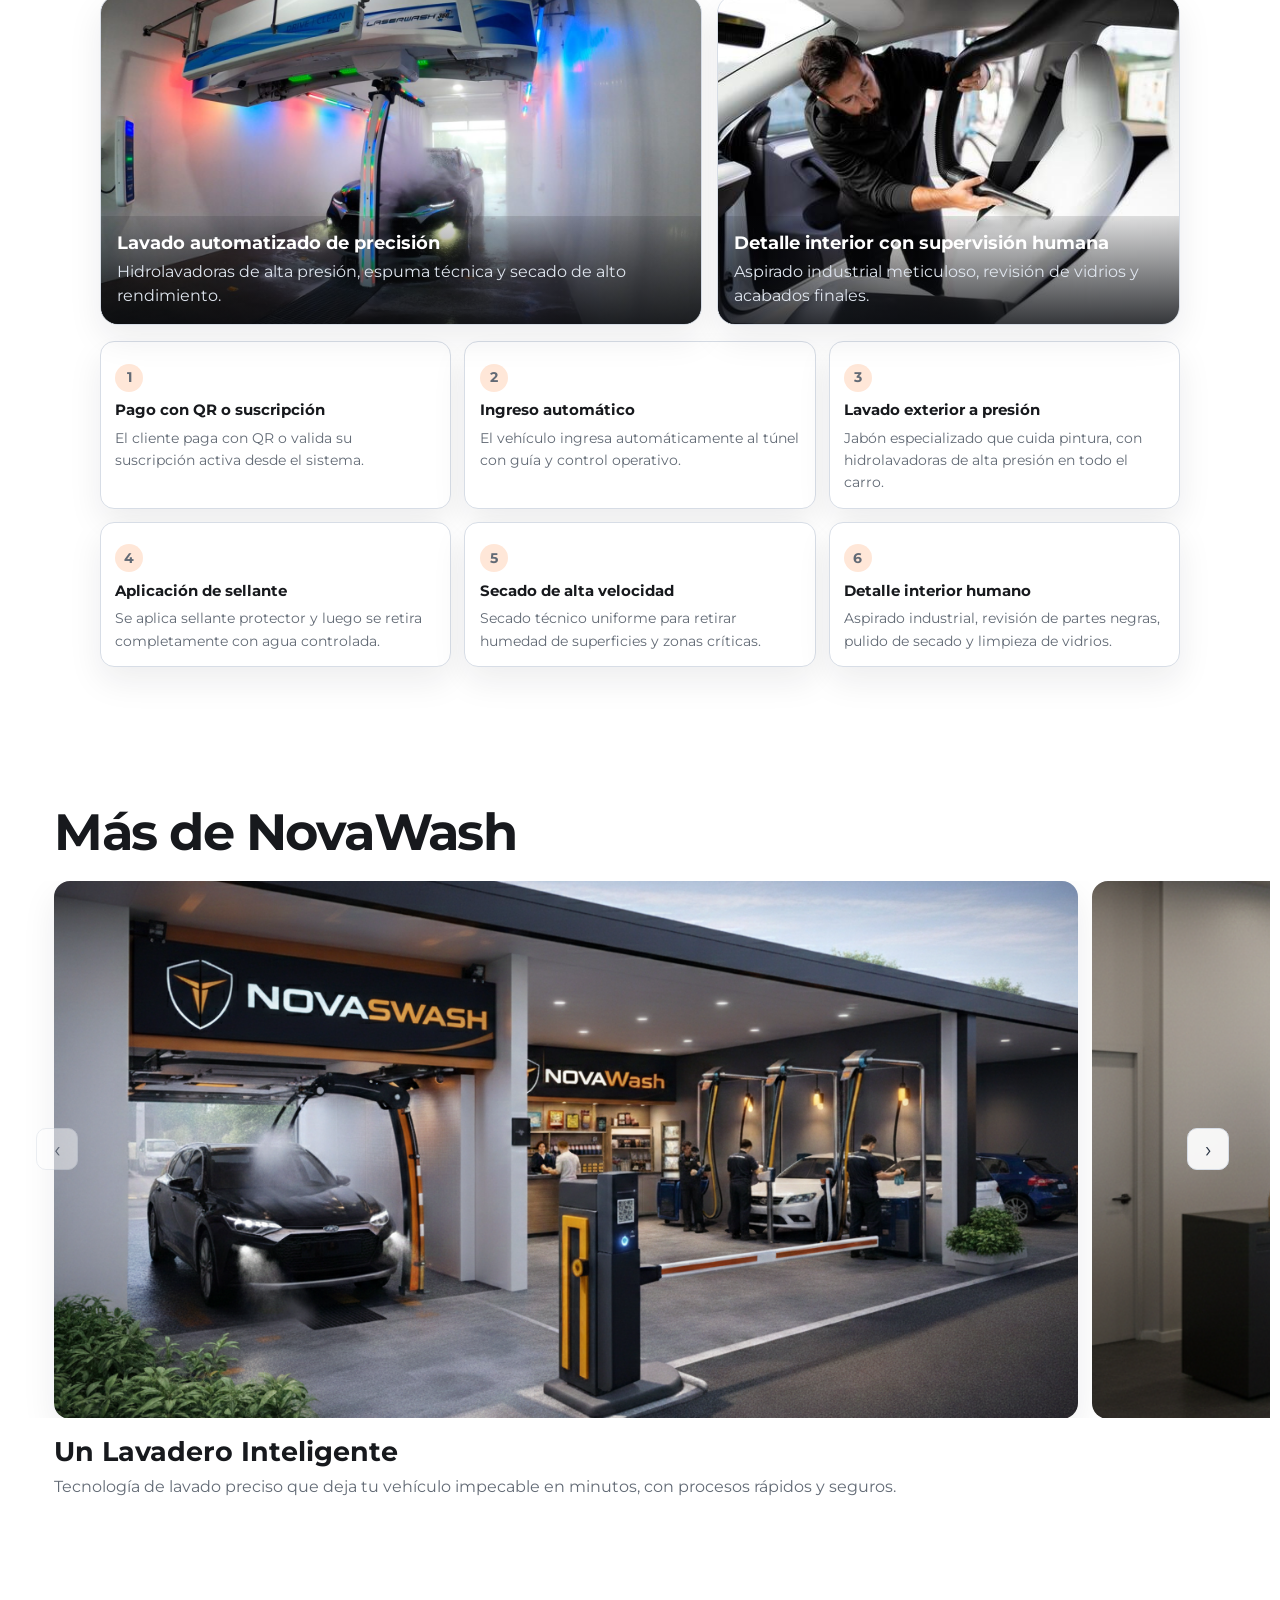
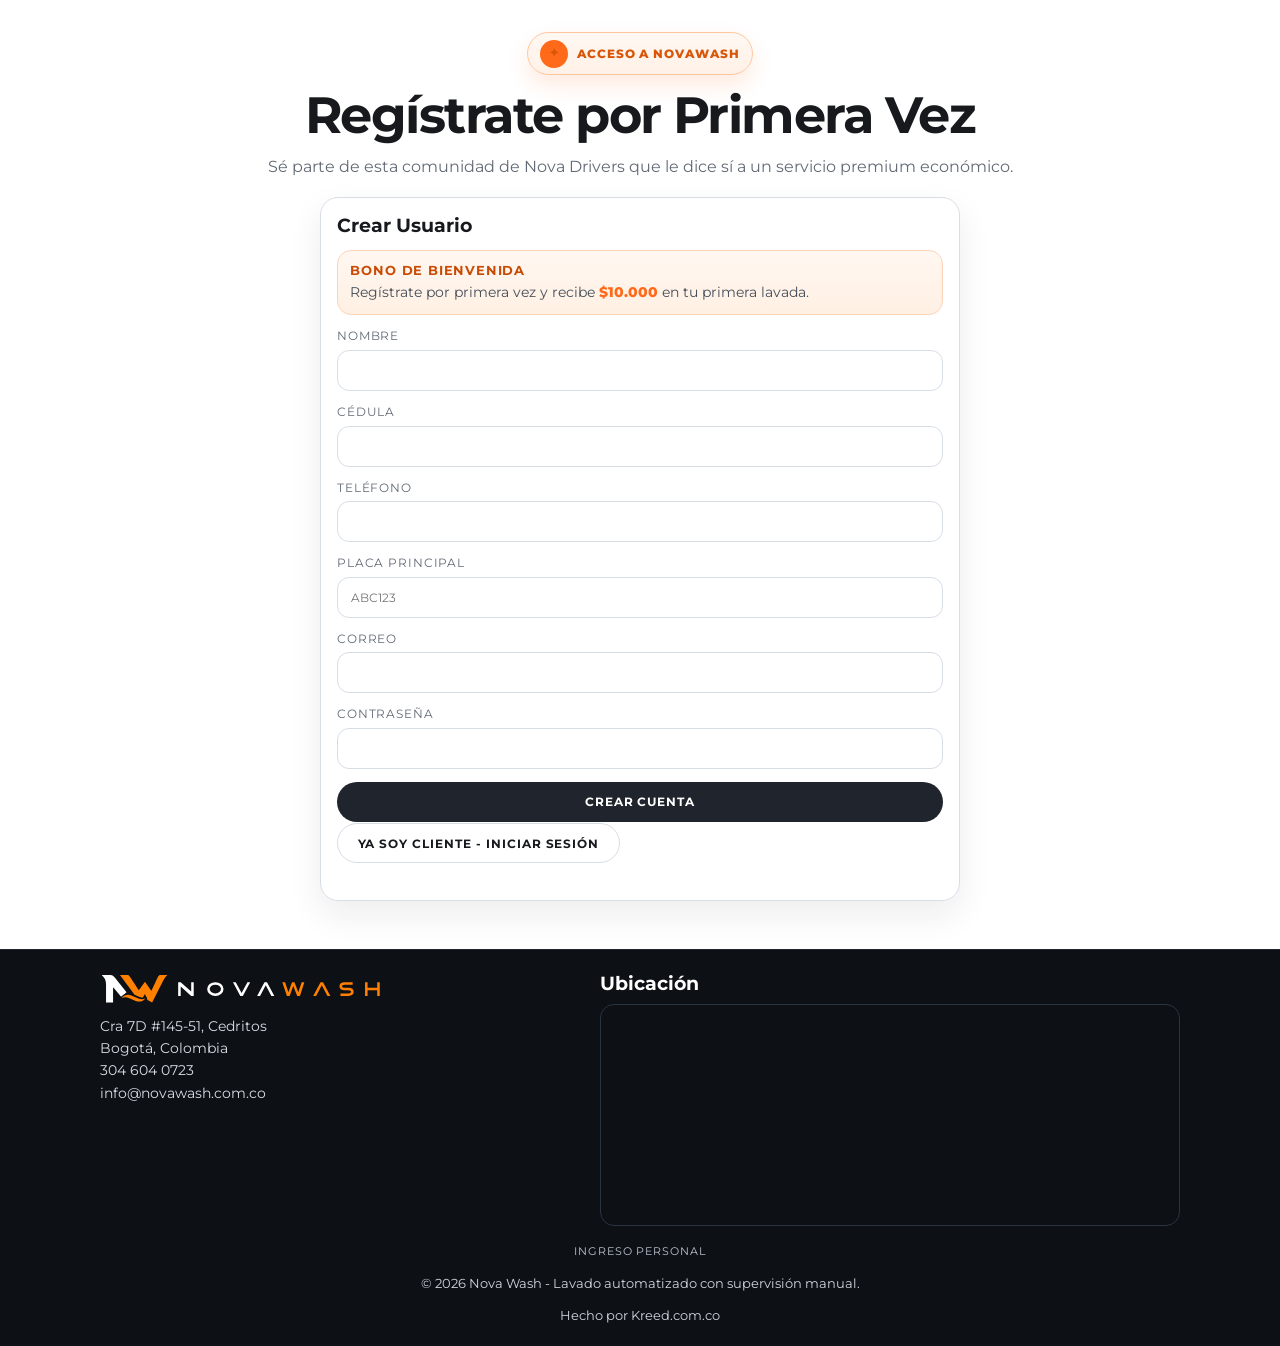
==== commit 0f1021ff: "Actualizar imagen principal de NovaWash" ====
--- a/index.html
+++ b/index.html
@@ -16,7 +16,7 @@
       href="https://fonts.googleapis.com/css2?family=Montserrat:wght@300;400;500;600;700;800&display=swap"
       rel="stylesheet"
     />
-    <link rel="stylesheet" href="styles.css?v=20260914nw2" />
+    <link rel="stylesheet" href="styles.css?v=20260914nw3" />
     <link rel="stylesheet" href="partners.css?v=20260914p1" />
   </head>
   <body class="home-page">
--- a/styles.css
+++ b/styles.css
@@ -228,7 +228,7 @@
 .hero {
   position: relative;
   min-height: 100svh;
-  background-image: url("Imagenes/portada.jpg");
+  background-image: url("Imagenes/portada-novawash-2026.jpg");
   background-size: cover;
   background-position: center;
 }
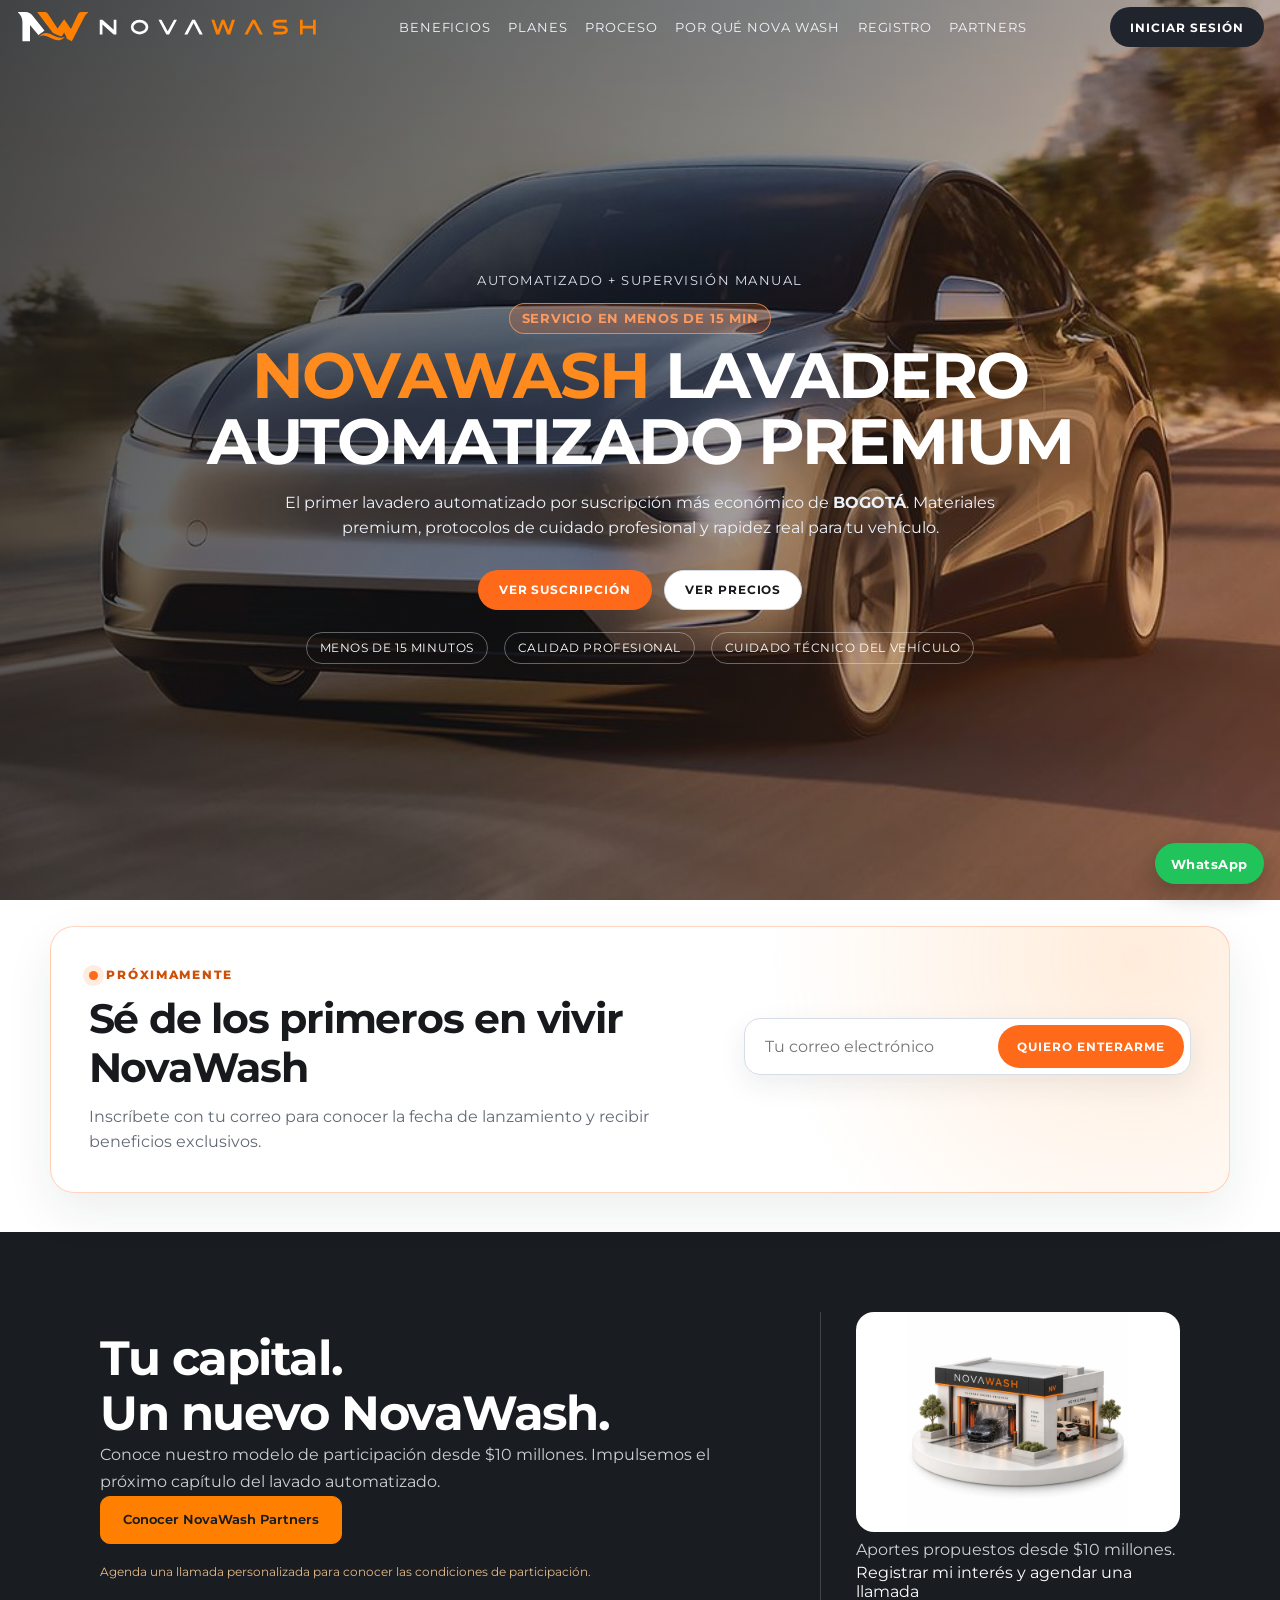
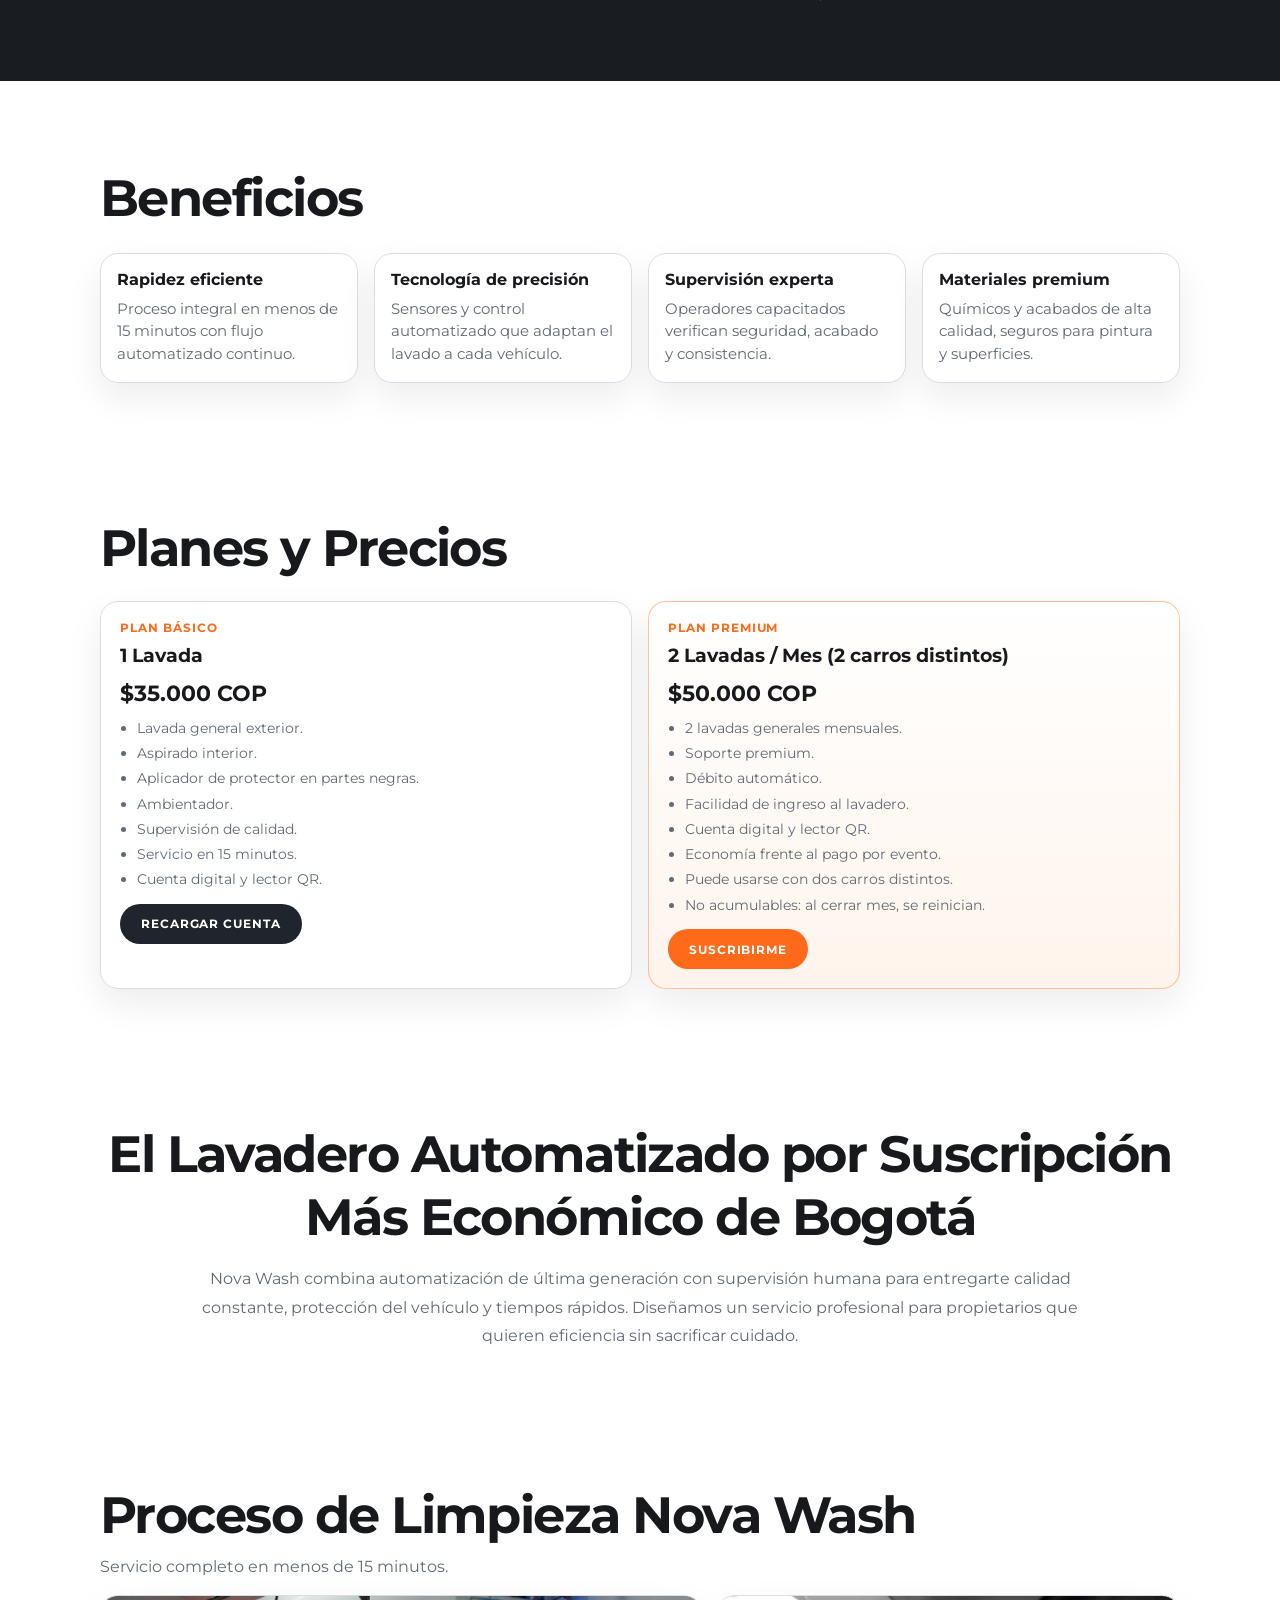
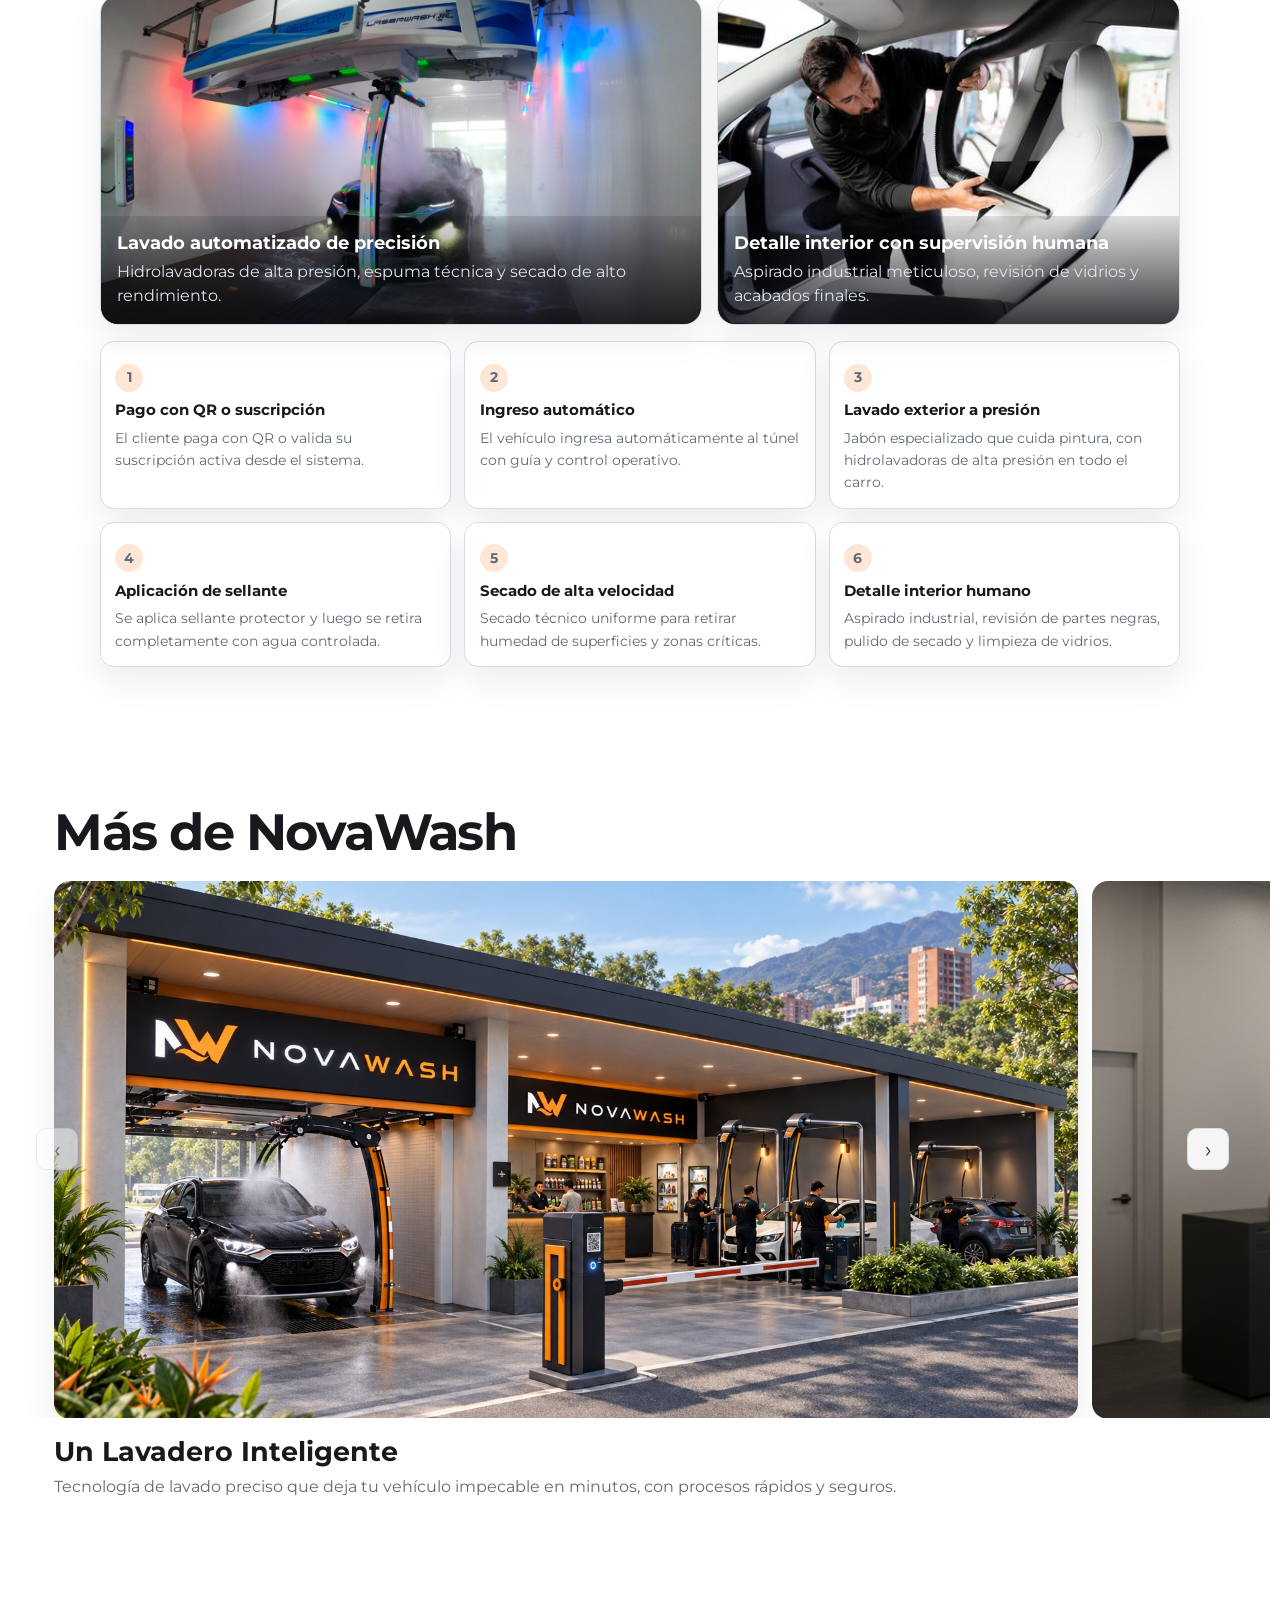
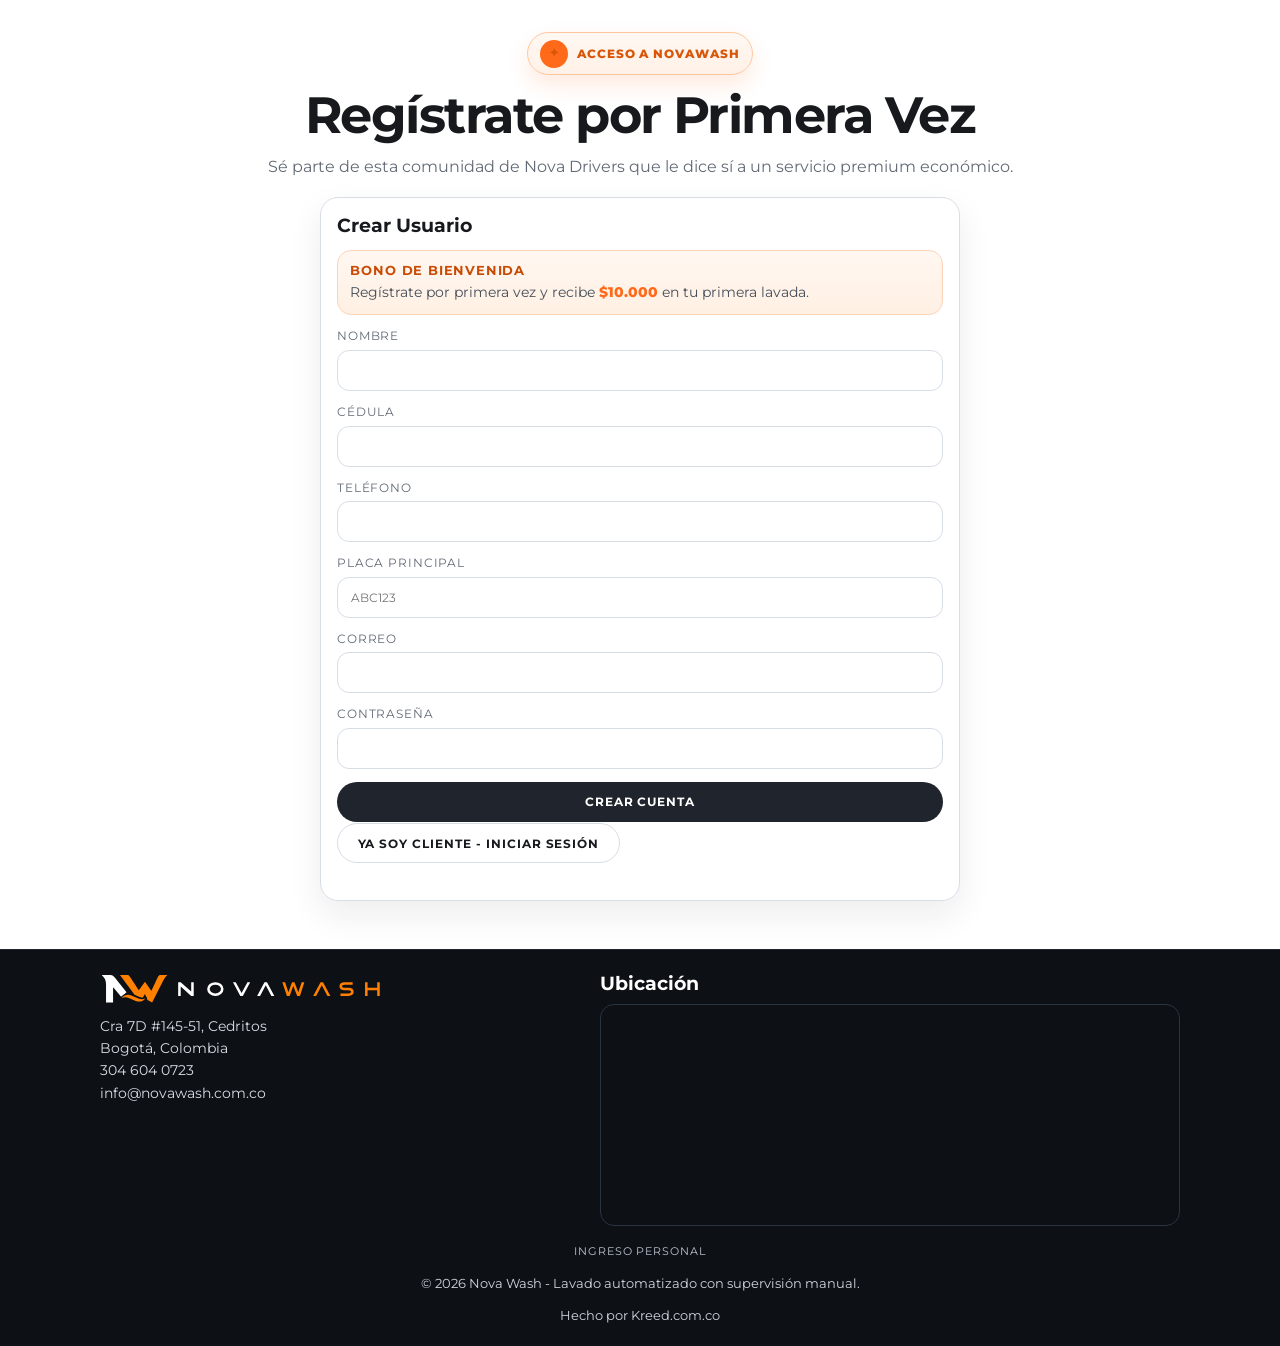
==== commit c4e3c271: "Mover nueva imagen al carrusel de inicio" ====
--- a/index.html
+++ b/index.html
@@ -16,7 +16,7 @@
       href="https://fonts.googleapis.com/css2?family=Montserrat:wght@300;400;500;600;700;800&display=swap"
       rel="stylesheet"
     />
-    <link rel="stylesheet" href="styles.css?v=20260914nw3" />
+    <link rel="stylesheet" href="styles.css?v=20260914nw4" />
     <link rel="stylesheet" href="partners.css?v=20260914p1" />
   </head>
   <body class="home-page">
@@ -224,7 +224,7 @@
               <button class="peek-arrow prev" type="button" aria-label="Anterior" data-dir="-1">‹</button>
               <div class="peek-track">
                 <article class="peek-card" data-title="Un Lavadero Inteligente" data-text="Tecnología de lavado preciso que deja tu vehículo impecable en minutos, con procesos rápidos y seguros.">
-                  <img src="Imagenes/render.png" alt="Lavadero inteligente NovaWash" loading="lazy" />
+                  <img src="Imagenes/portada-novawash-2026.jpg" alt="Lavadero inteligente NovaWash" loading="lazy" />
                 </article>
                 <article class="peek-card" data-title="Pago Rápido con QR" data-text="Escanea, gestiona tu cuenta, paga y continúa. Un proceso simple, sin filas ni esperas innecesarias.">
                   <img src="Imagenes/escaneo.png" alt="Pago rápido con QR en NovaWash" loading="lazy" />
--- a/styles.css
+++ b/styles.css
@@ -228,7 +228,7 @@
 .hero {
   position: relative;
   min-height: 100svh;
-  background-image: url("Imagenes/portada-novawash-2026.jpg");
+  background-image: url("Imagenes/portada.jpg");
   background-size: cover;
   background-position: center;
 }
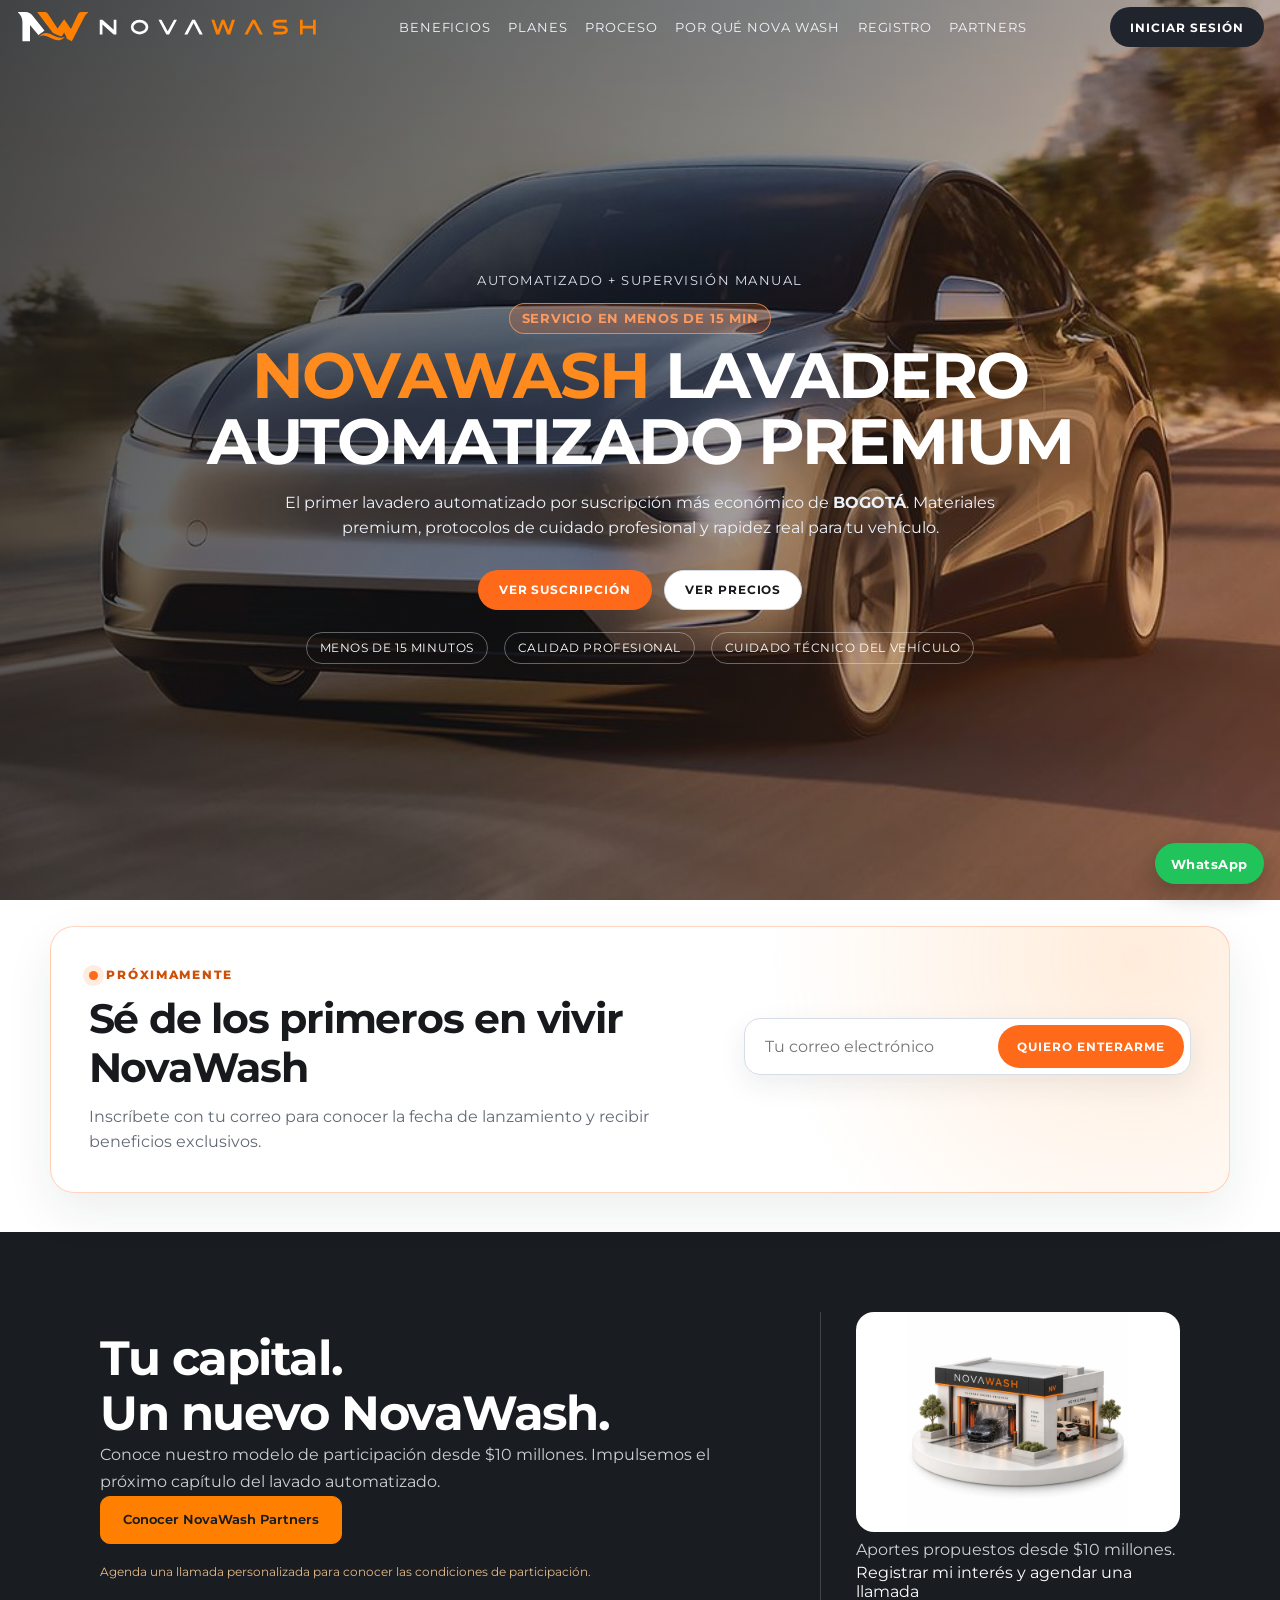
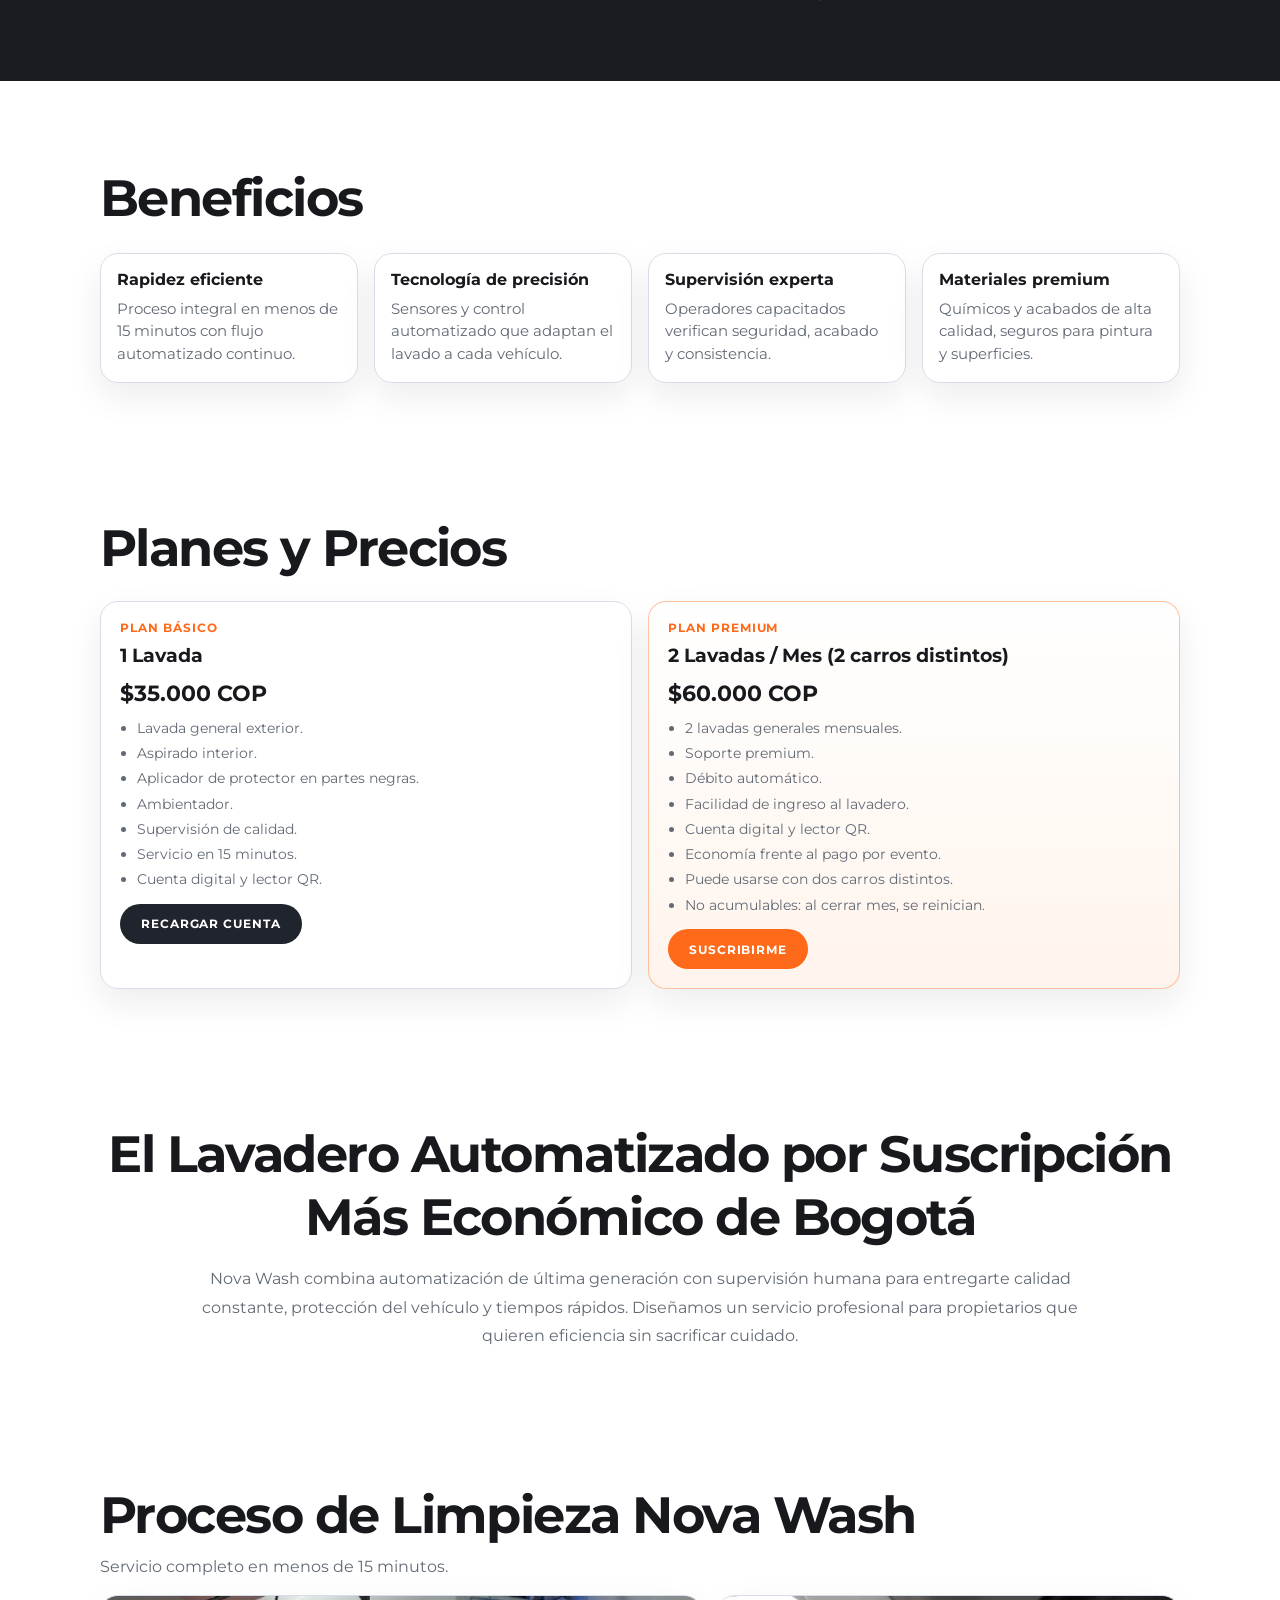
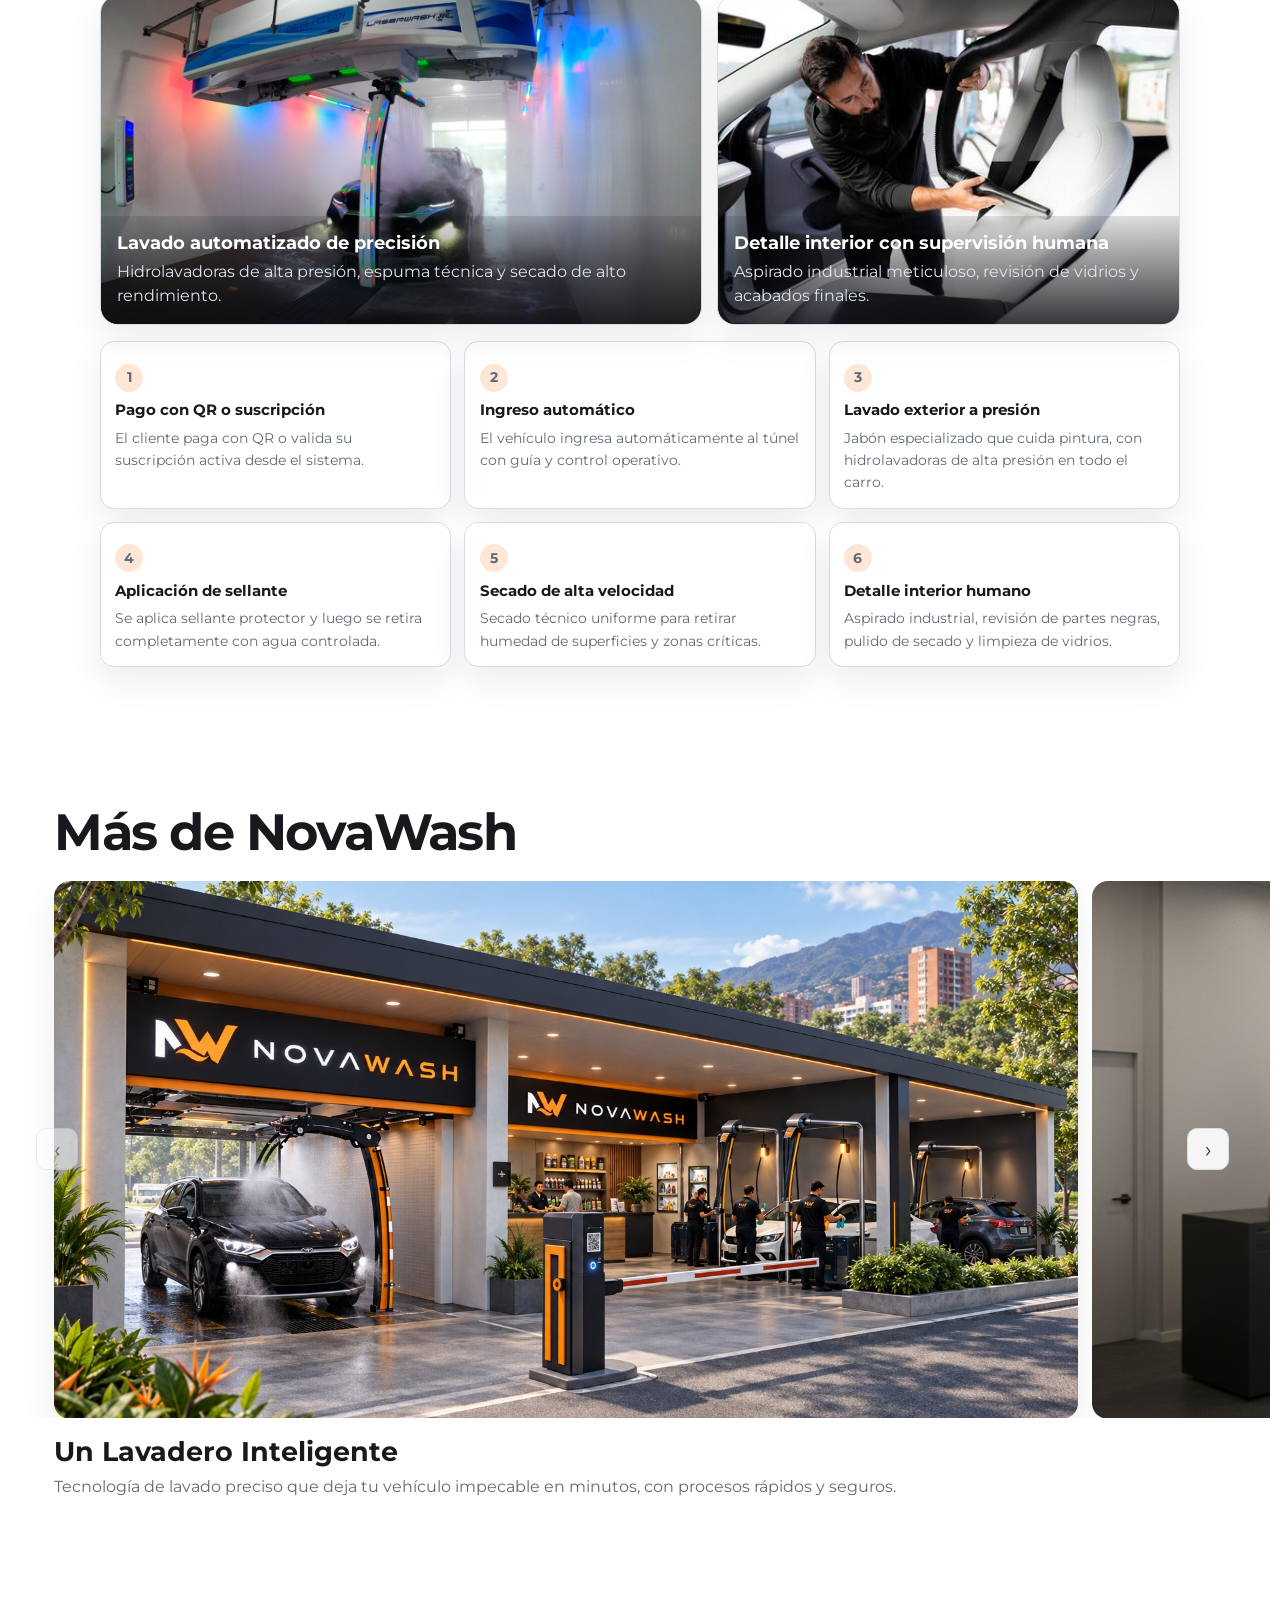
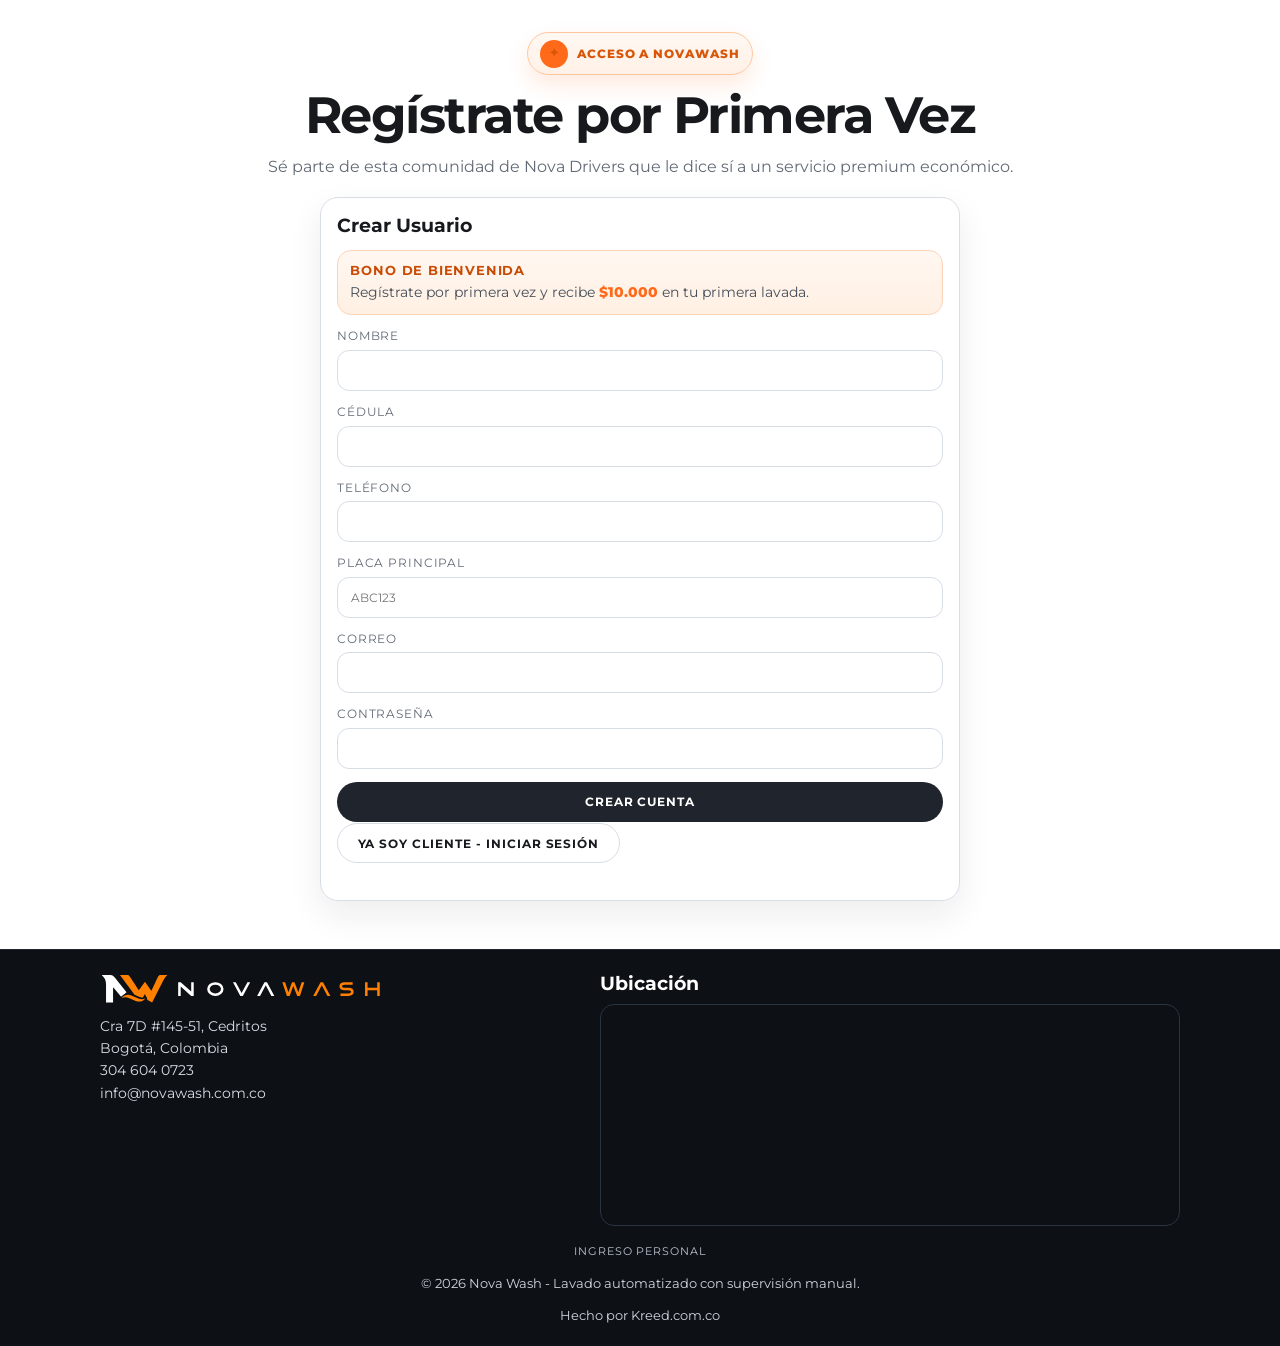
==== commit 8690dfb9: "Actualizar precios de planes NovaWash" ====
--- a/index.html
+++ b/index.html
@@ -16,7 +16,7 @@
       href="https://fonts.googleapis.com/css2?family=Montserrat:wght@300;400;500;600;700;800&display=swap"
       rel="stylesheet"
     />
-    <link rel="stylesheet" href="styles.css?v=20260914nw4" />
+    <link rel="stylesheet" href="styles.css?v=20260914nw5" />
     <link rel="stylesheet" href="partners.css?v=20260914p1" />
   </head>
   <body class="home-page">
@@ -133,7 +133,7 @@
             <article class="plan-card featured">
               <p class="plan-eyebrow">Plan Premium</p>
               <h3>2 Lavadas / Mes (2 carros distintos)</h3>
-              <strong>$50.000 COP</strong>
+              <strong>$60.000 COP</strong>
               <ul class="plan-list">
                 <li>2 lavadas generales mensuales.</li>
                 <li>Soporte premium.</li>
@@ -332,6 +332,6 @@
       WhatsApp
     </a>
 
-    <script src="script.js?v=20260914nw"></script>
+    <script src="script.js?v=20260914price"></script>
   </body>
 </html>
--- a/styles.css
+++ b/styles.css
@@ -2477,6 +2477,7 @@
     padding: 0.45rem 0.72rem;
     font-size: 0.62rem;
     letter-spacing: 0.06em;
+    white-space: nowrap;
   }
 
   .menu-toggle {
@@ -2842,6 +2843,17 @@
   .section {
     padding-top: 5.5rem;
     padding-bottom: 2.5rem;
+  }
+}
+
+@media (max-width: 600px) {
+  .home-page .site-header .logo-mark {
+    width: min(180px, 46vw);
+  }
+
+  .home-page .site-header > .btn.mobile-auth-btn {
+    padding-inline: 0.64rem;
+    font-size: 0.59rem;
   }
 }
 
